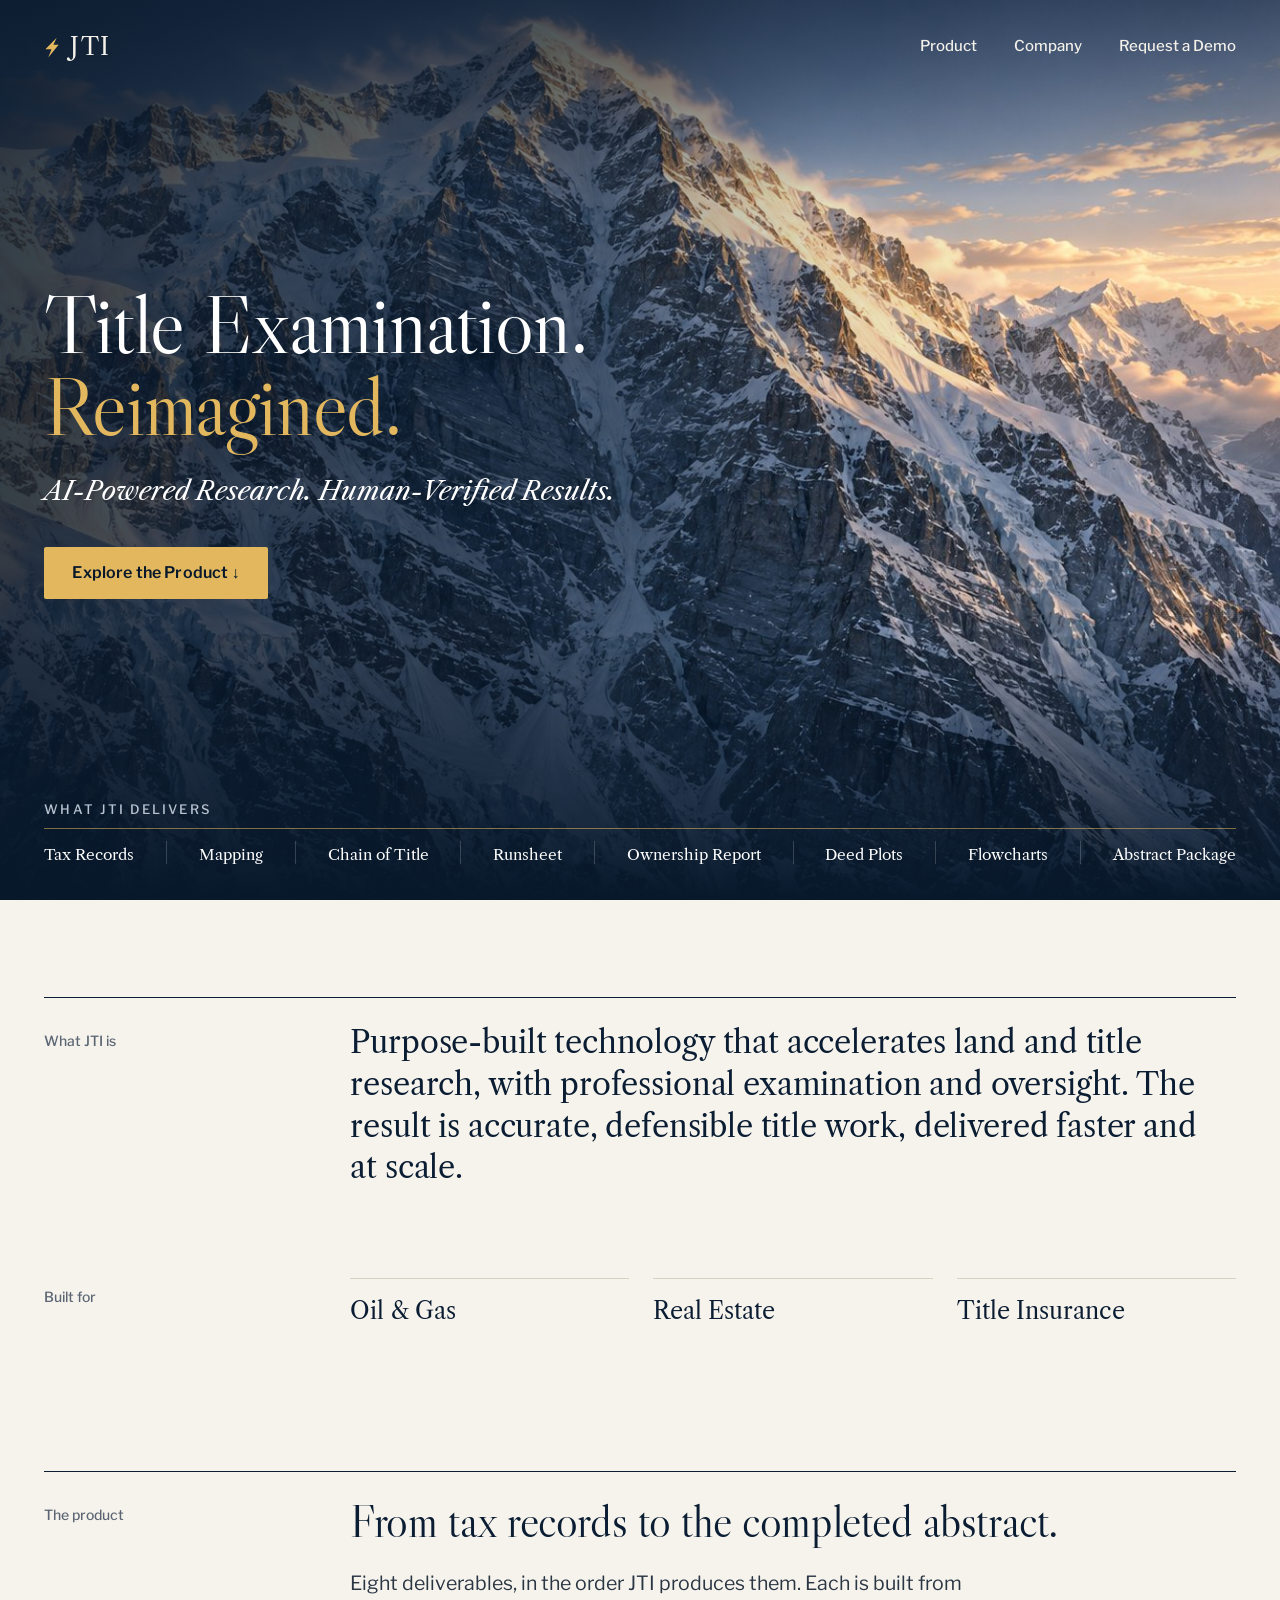
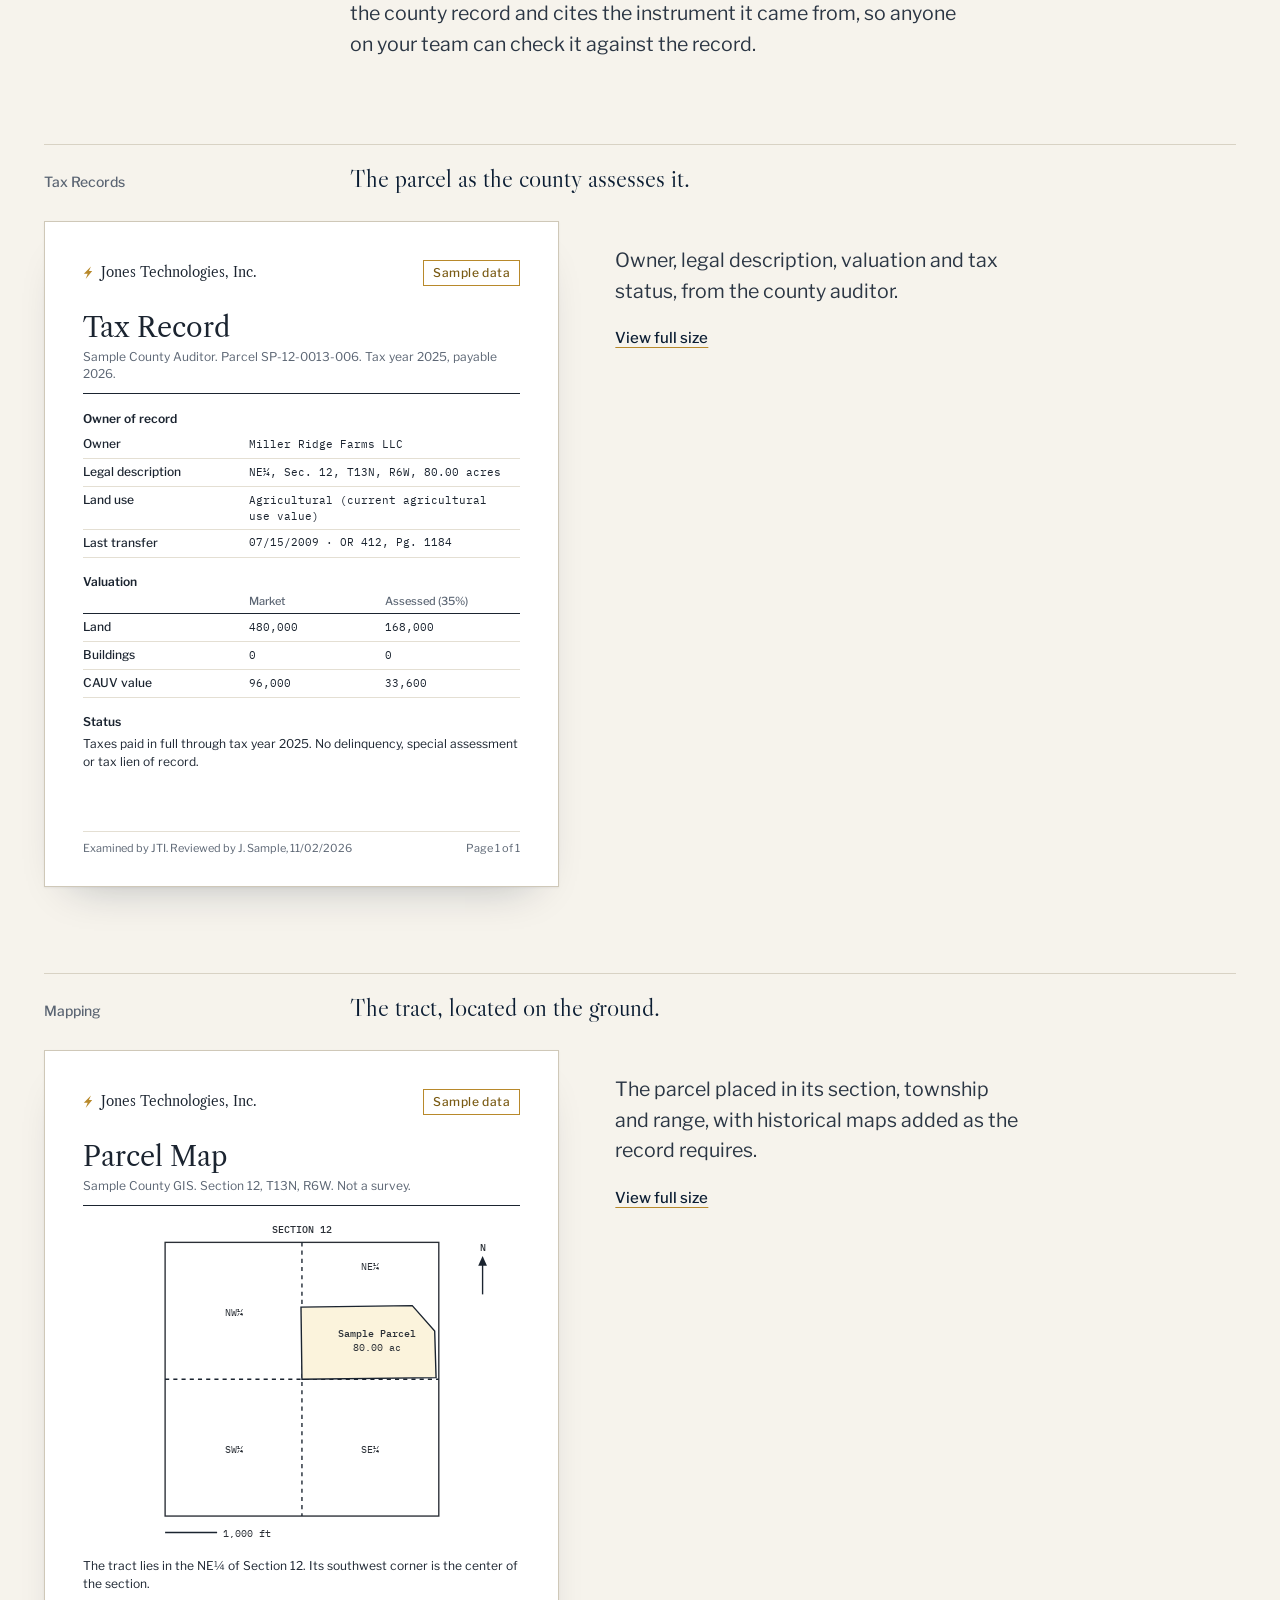
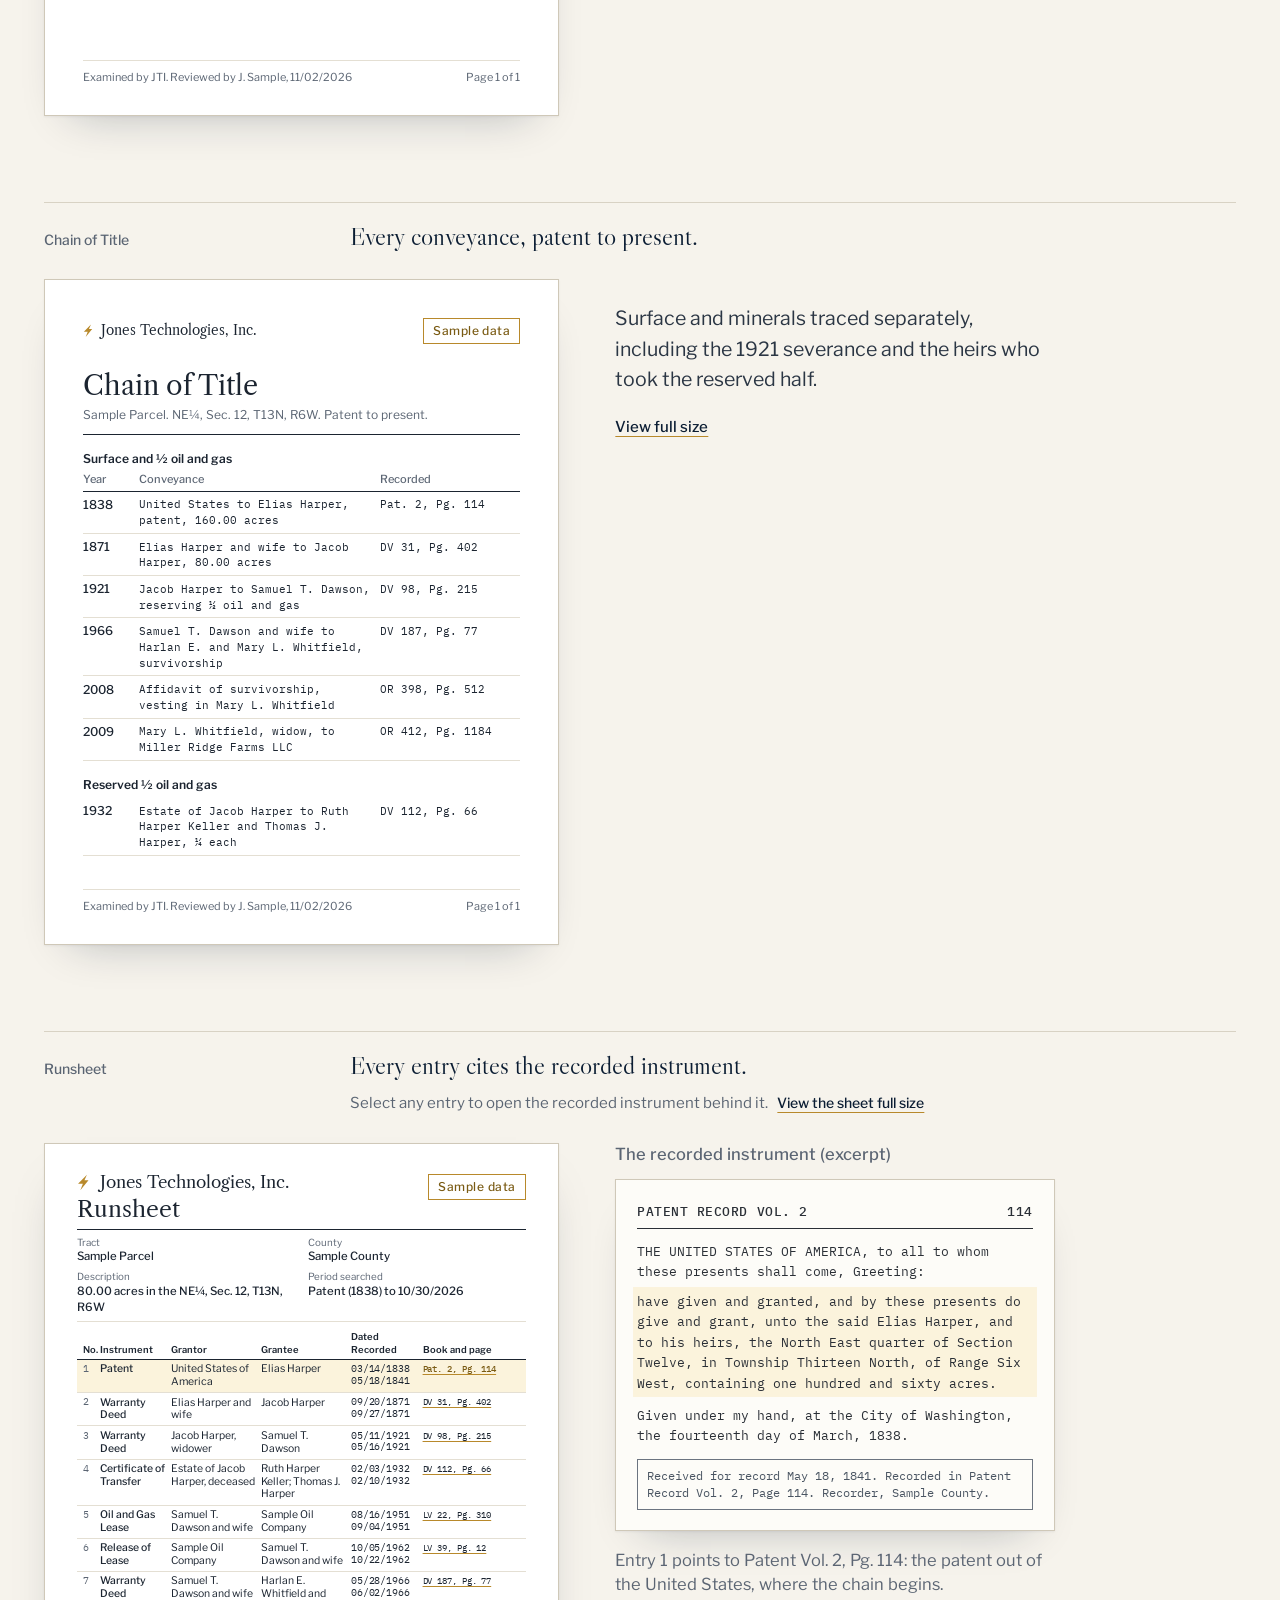
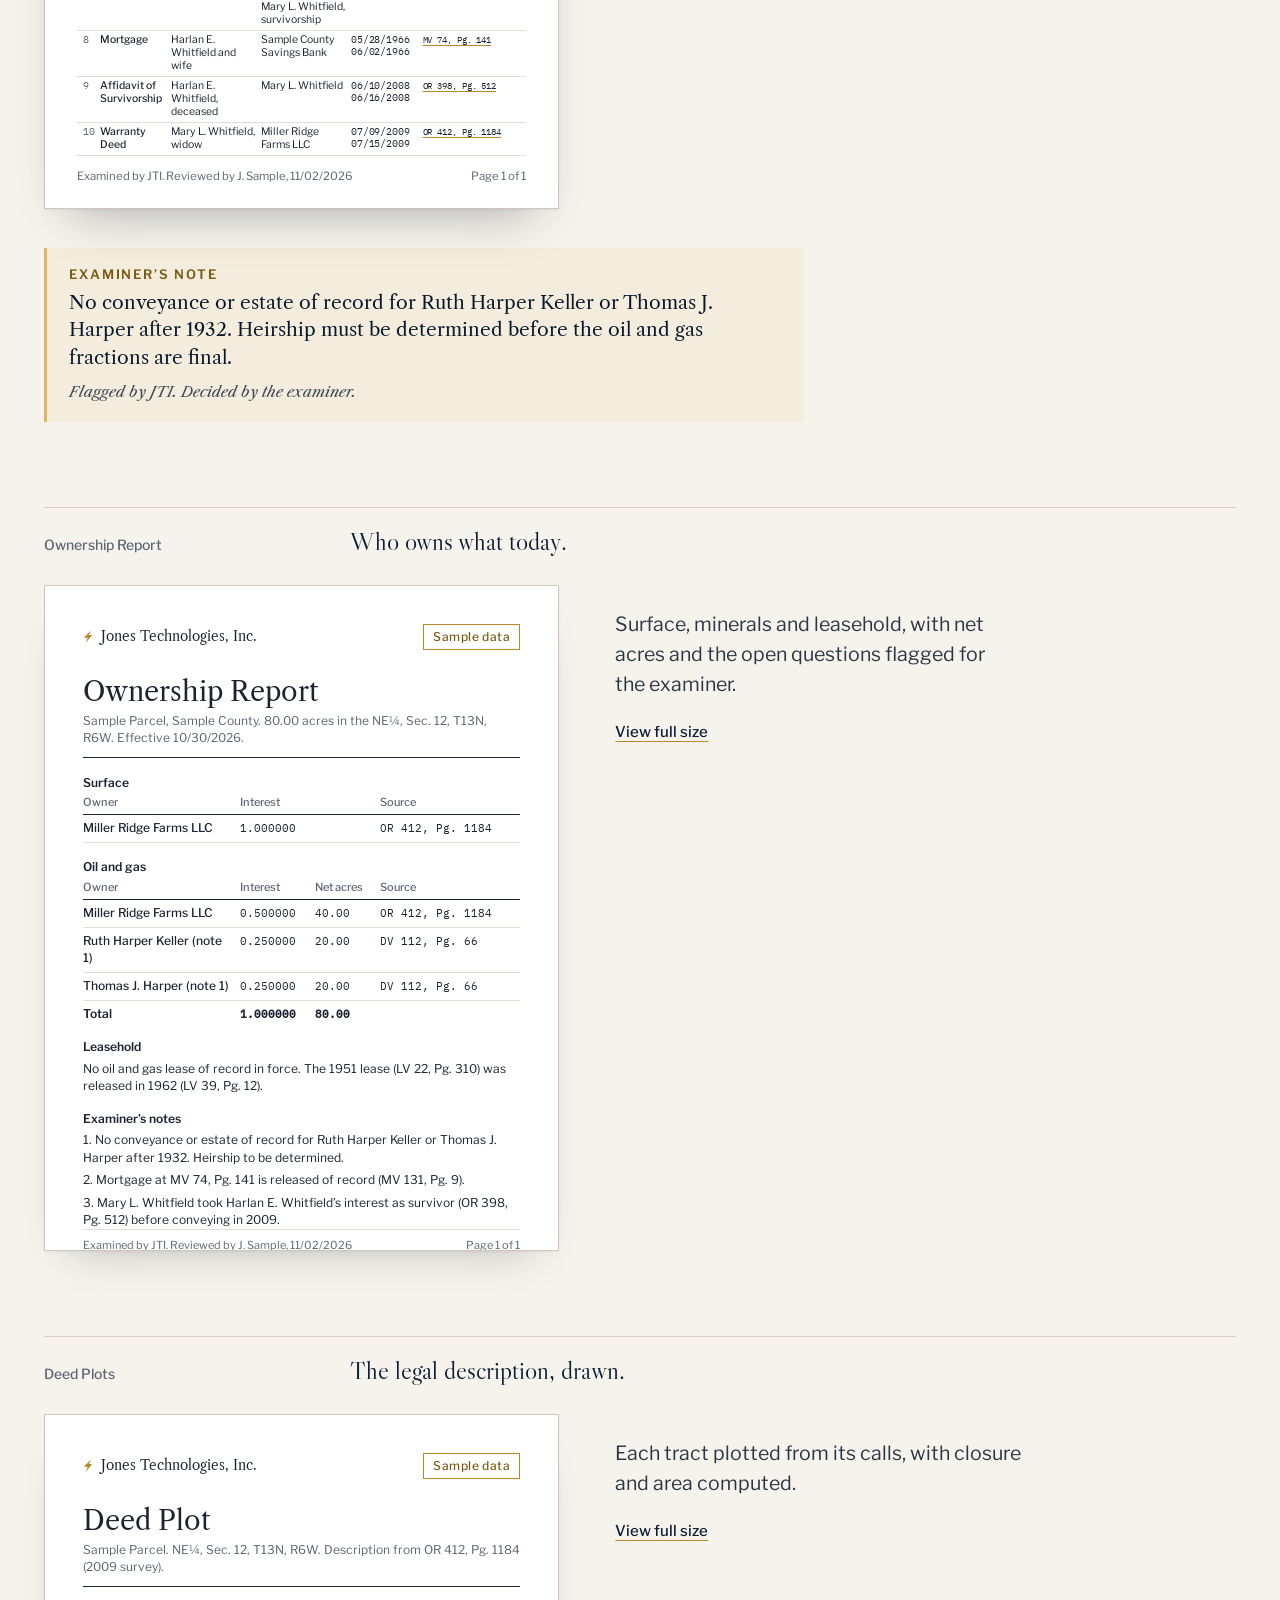
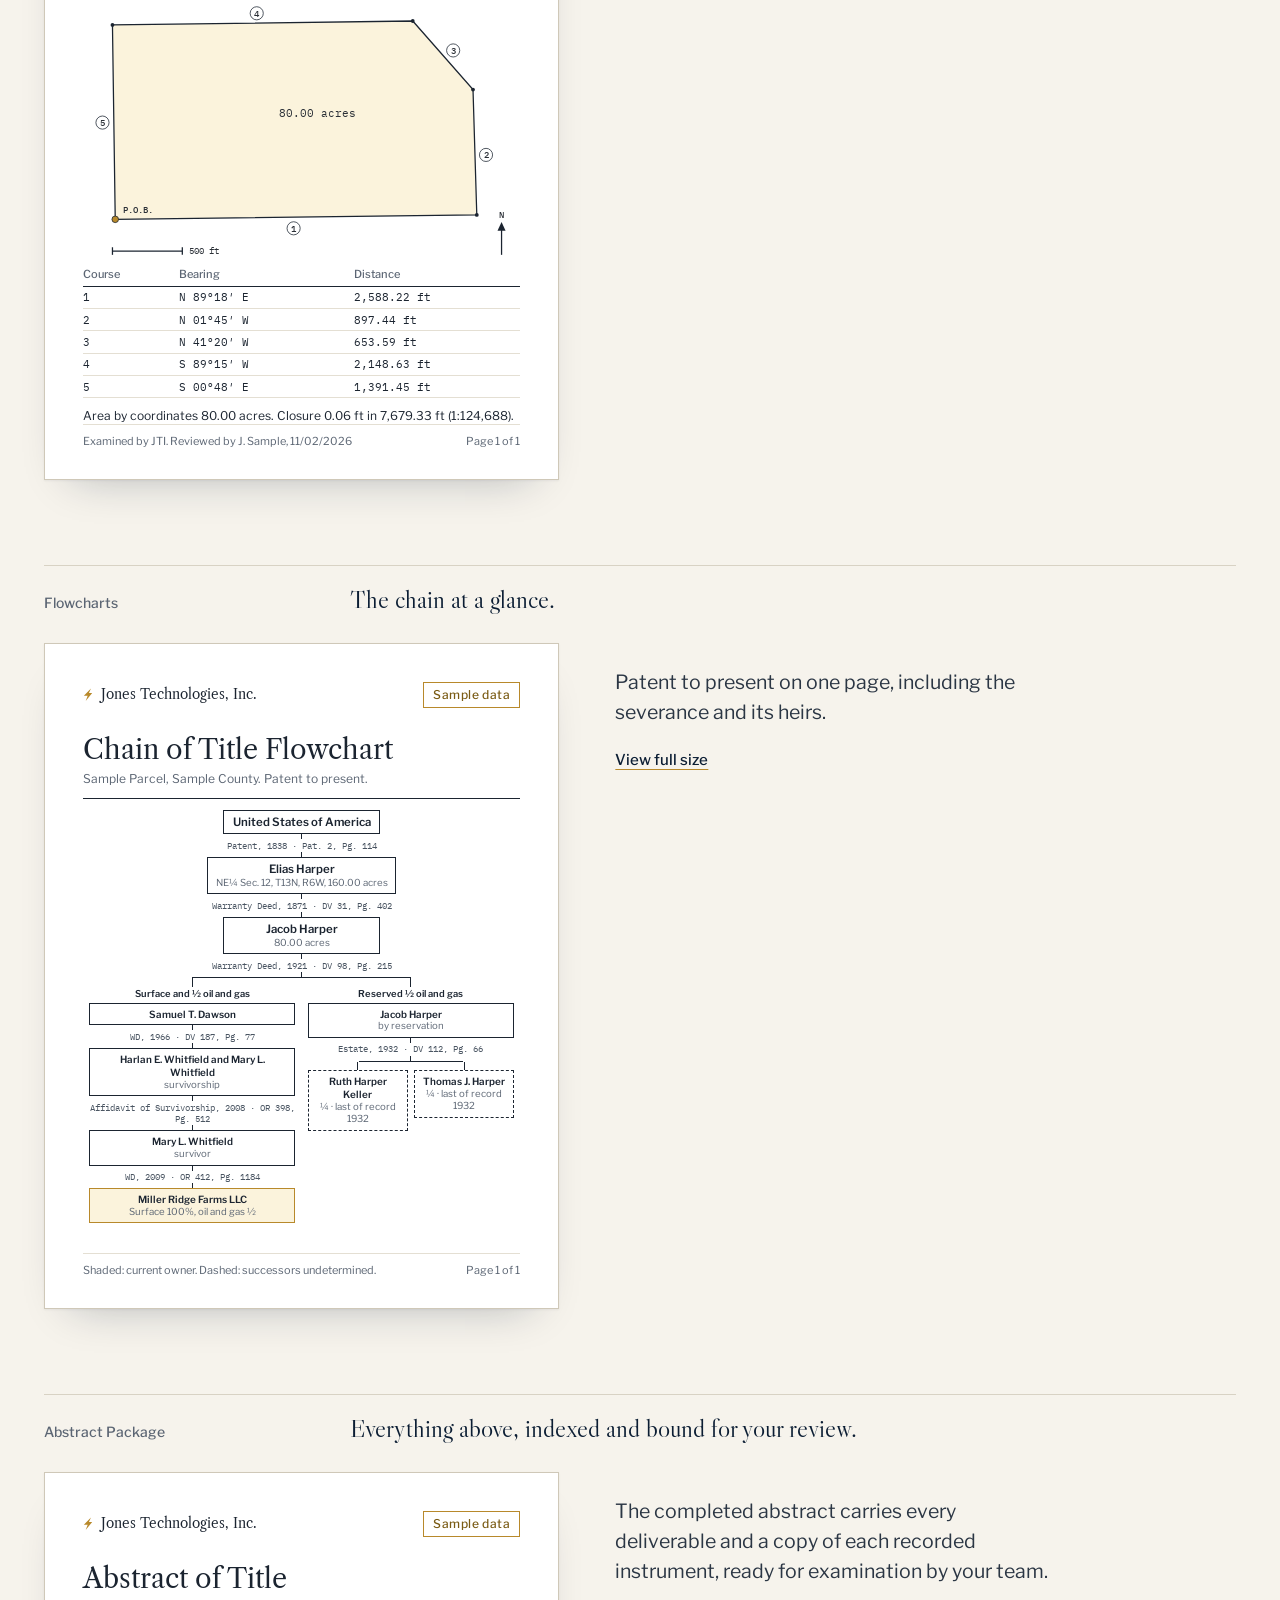
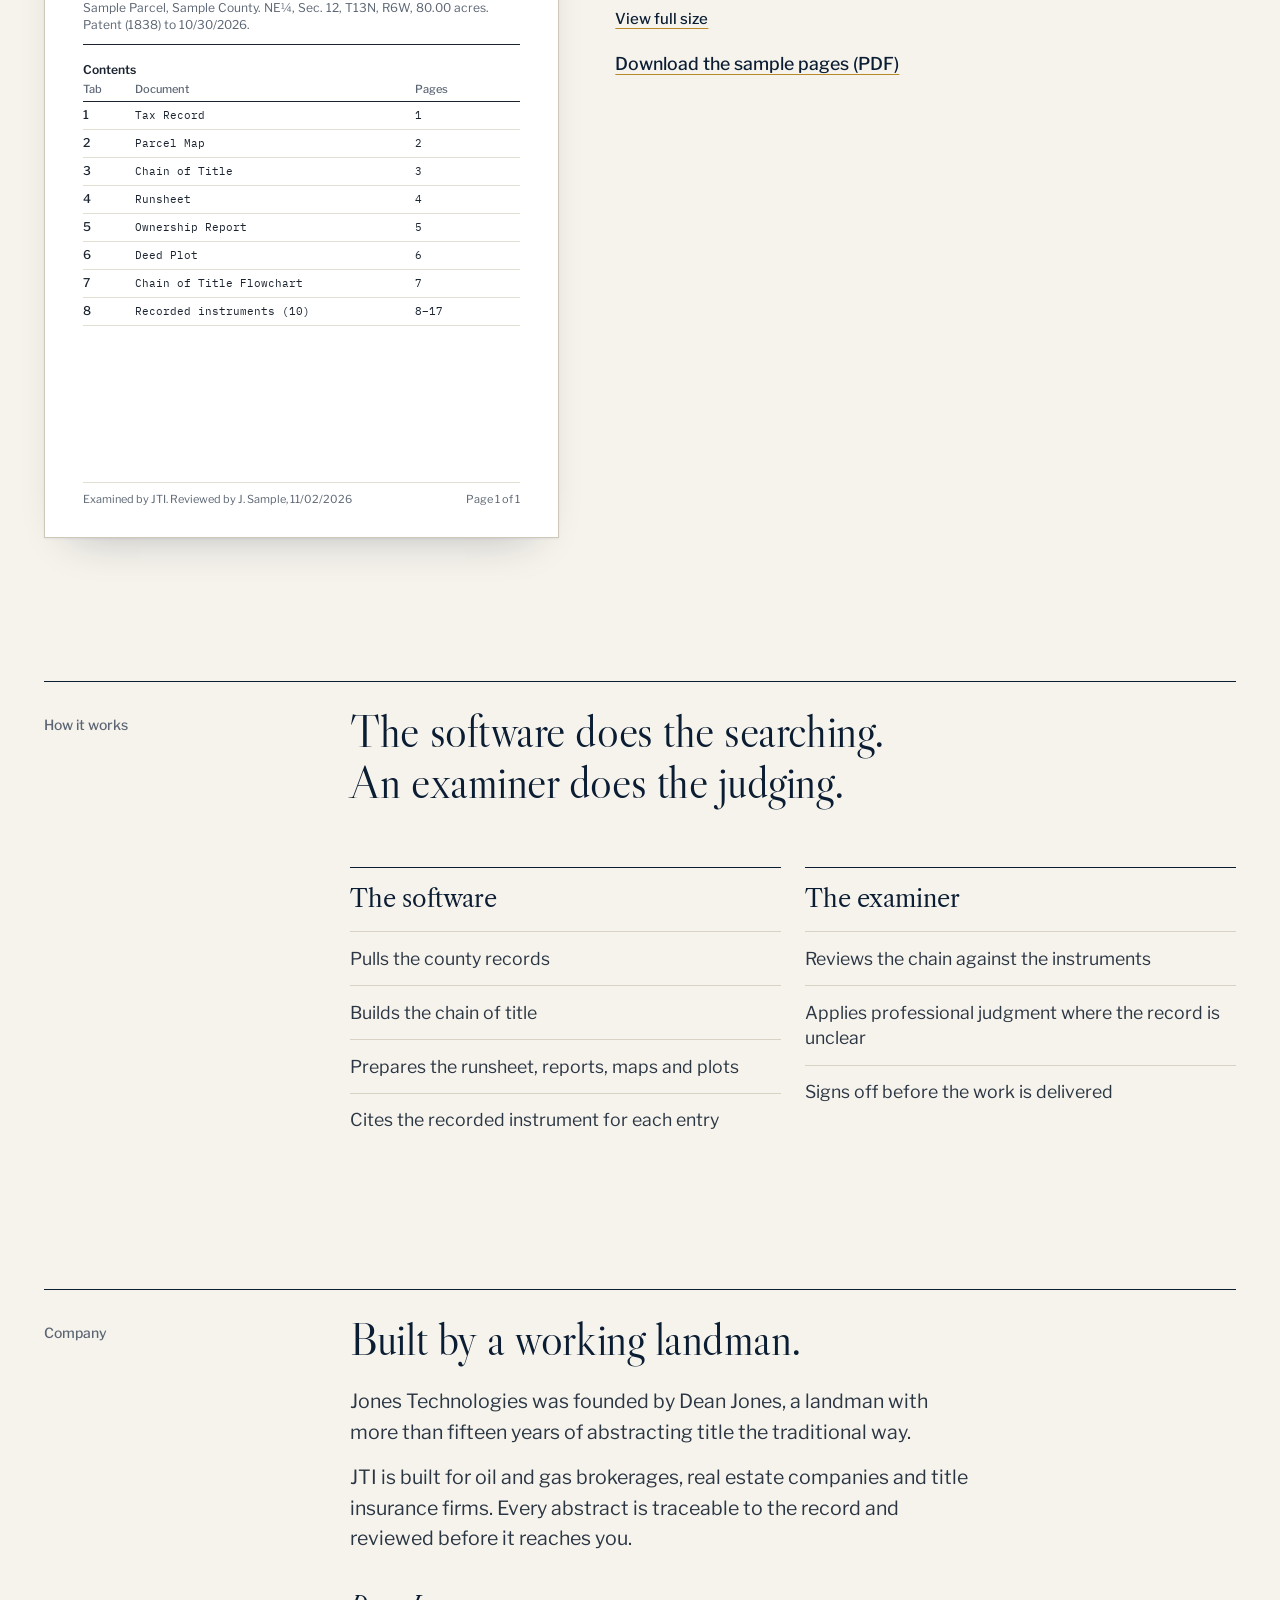
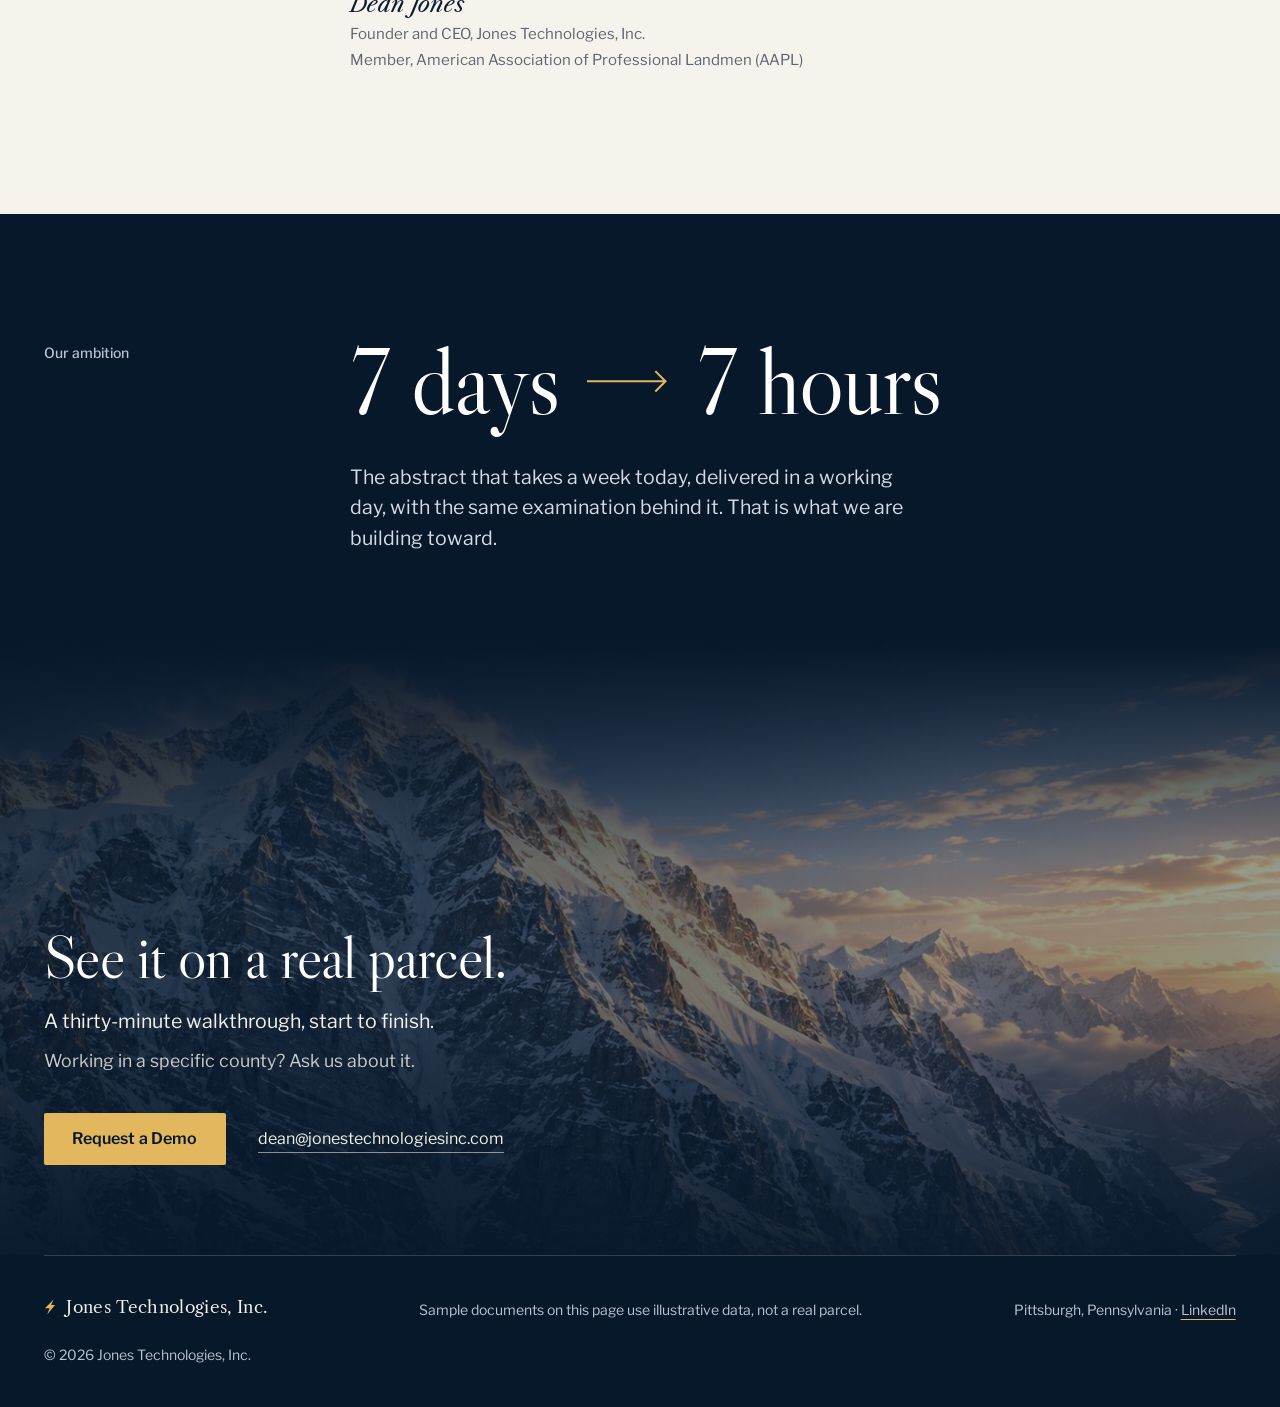
==== index.html @ 825af2b5 "Portrait runsheet: same page size as every document, instrument in right column, remarks in full vie" ====
<!doctype html>
<html lang="en" class="has-intro" data-intro="always">
<head>
<meta charset="utf-8">
<meta name="viewport" content="width=device-width, initial-scale=1">
<title>Title Examination Software for Oil &amp; Gas | Jones Technologies, Inc.</title>
<meta name="description" content="Title Examination. Reimagined. AI-powered research. Human-verified results. For oil and gas, real estate and title insurance. Book a demonstration.">
<meta property="og:title" content="JTI | Title Examination. Reimagined.">
<meta property="og:description" content="AI-powered research. Human-verified results. For oil &amp; gas, real estate and title insurance.">
<meta property="og:image" content="https://jonestechnologiesinc.com/assets/og-image.jpg">
<meta property="og:image:width" content="1200">
<meta property="og:image:height" content="630">
<meta property="og:url" content="https://jonestechnologiesinc.com/">
<meta property="og:type" content="website">
<meta name="twitter:card" content="summary_large_image">
<meta name="theme-color" content="#08182b">
<link rel="icon" href="assets/favicon-32.png" type="image/png" sizes="32x32">
<link rel="icon" href="assets/favicon.svg" type="image/svg+xml">
<link rel="apple-touch-icon" href="assets/apple-touch-icon.png">
<link rel="preload" as="image" href="assets/summit.jpg">
<link rel="preload" href="assets/fonts/LibreCaslonDisplay-400-normal.woff2" as="font" type="font/woff2" crossorigin>
<link rel="preload" href="assets/fonts/LibreFranklin-100-900-normal.woff2" as="font" type="font/woff2" crossorigin>
<link rel="stylesheet" href="fonts.css?v=dc65fa1">
<link rel="stylesheet" href="homepage.css?v=dc65fa1">
<script>
(function (r) {
  r.classList.add('js');
  if ('scrollRestoration' in history) history.scrollRestoration = 'manual';
  if (location.hash) { try { history.replaceState(null, '', location.pathname + location.search); } catch (e) {} }
  window.scrollTo(0, 0);
  if (r.classList.contains('has-intro')) {
    r.classList.add('intro-wait');
    setTimeout(function () { r.classList.remove('intro-wait'); }, 1500);
  }
})(document.documentElement);
</script>
<link rel="canonical" href="https://jonestechnologiesinc.com/">
<script type="application/ld+json">{"@context":"https://schema.org","@type":"Organization","name":"Jones Technologies, Inc.","alternateName":"JTI","url":"https://jonestechnologiesinc.com/","logo":"https://jonestechnologiesinc.com/assets/apple-touch-icon.png","founder":{"@type":"Person","name":"Dean Jones","jobTitle":"Founder and CEO"},"description":"AI-powered title research with human-verified results for oil and gas, real estate and title insurance."}</script>
</head>
<body>
<main id="discover" tabindex="-1">

<div class="intro" id="entrance" aria-hidden="true">
  <div class="intro__half intro__half--left"><div class="intro__scene"><img src="assets/summit.jpg" alt="" width="1672" height="941"></div></div>
  <div class="intro__half intro__half--right"><div class="intro__scene"><img src="assets/summit.jpg" alt="" width="1672" height="941"></div></div>
  <div class="intro__lockup">
    <svg class="bolt" viewBox="0 0 120 158" aria-hidden="true"><path d="M95 5 10 92h46l-24 62 78-95H71z"/></svg>
    <p class="intro__name">JTI</p>
    <span class="intro__rule"></span>
    <p class="intro__company">Jones Technologies, Inc.</p>
  </div>
  <p class="intro__tagline">A new perspective on title.</p>
</div>

<nav class="nav" aria-label="Primary"><div class="wrap nav__in">
  <a class="mark" href="#discover" aria-label="JTI home"><svg class="bolt" viewBox="0 0 120 158" aria-hidden="true"><path d="M95 5 10 92h46l-24 62 78-95H71z"/></svg>JTI</a>
  <div class="nav__links">
    <a href="#about">Product</a>
    <a href="#company">Company</a>
    <a class="nav__demo" data-goatcounter-click="demo-nav" href="https://calendly.com/dean-jonestechnologiesinc/30min" target="_blank" rel="noopener noreferrer"><span>Request a Demo</span></a>
  </div>
</div></nav>

<div class="hero">
  <img class="hero__photo" src="assets/summit.jpg" alt="" width="1672" height="941">
  <div class="hero__top"></div>
  <div class="wrap hero__in">
    <h1>Title Examination.<br><span class="h1-gold">Reimagined.</span></h1>
    <p class="hero__line">AI-Powered Research. Human-Verified Results.</p>
    <a class="btn" href="#about">Explore the Product <span aria-hidden="true">&darr;</span></a>
  </div>
  <div class="wrap hero__delivers">
    <p class="hero__delivers-label">What JTI delivers</p>
    <ol class="delivers">
      <li><a href="#d-tax">Tax Records</a></li>
      <li class="sep" aria-hidden="true"></li>
      <li><a href="#d-map">Mapping</a></li>
      <li class="sep" aria-hidden="true"></li>
      <li><a href="#d-chain">Chain of Title</a></li>
      <li class="sep" aria-hidden="true"></li>
      <li><a href="#d-run">Runsheet</a></li>
      <li class="sep" aria-hidden="true"></li>
      <li><a href="#d-owner">Ownership Report</a></li>
      <li class="sep" aria-hidden="true"></li>
      <li><a href="#d-plots">Deed Plots</a></li>
      <li class="sep" aria-hidden="true"></li>
      <li><a href="#d-flow">Flowcharts</a></li>
      <li class="sep" aria-hidden="true"></li>
      <li><a href="#d-package">Abstract Package</a></li>
    </ol>
  </div>
</div>

<section class="sec sec--first" id="about" aria-label="What JTI is"><div class="wrap">
  <div class="row row--rule">
    <p class="label">What JTI is</p>
    <p class="statement">Purpose-built technology that accelerates land and title research, with professional examination and oversight. The result is accurate, defensible title work, delivered faster and at scale.</p>
  </div>
  <div class="row row--builtfor">
    <p class="label">Built for</p>
    <ul class="builtfor"><li>Oil &amp; Gas</li><li>Real Estate</li><li>Title Insurance</li></ul>
  </div>
</div></section>

<section class="sec" id="work"><div class="wrap">
  <div class="row row--rule">
    <p class="label">The product</p>
    <div>
      <h2>From tax records to the completed abstract.</h2>
      <p class="lede">Eight deliverables, in the order JTI produces them. Each is built from the county record and cites the instrument it came from, so anyone on your team can check it against the record.</p>
    </div>
  </div>

  <div class="row row--sub" id="d-tax">
    <p class="label">Tax Records</p>
    <div><h3 class="subhead">The parcel as the county assesses it.</h3></div>
  </div>
  <div class="pages pages--large">
    <figure class="fig">
      <div class="fit"><div class="doc doc--page">
        <div class="doc__top"><div class="doc__brand"><svg class="bolt" viewBox="0 0 120 158" aria-hidden="true"><path d="M95 5 10 92h46l-24 62 78-95H71z"/></svg>Jones Technologies, Inc.</div><span class="doc__tag">Sample data</span></div>
        <p class="doc__title">Tax Record</p>
        <p class="doc__meta">Sample County Auditor. Parcel SP-12-0013-006. Tax year 2025, payable 2026.</p>
        <p class="doc__sub">Owner of record</p>
        <table class="doc__table"><colgroup><col style="width:38%"><col style="width:62%"></colgroup><tbody>
          <tr><td>Owner</td><td>Miller Ridge Farms LLC</td></tr>
          <tr><td>Legal description</td><td>NE¼, Sec. 12, T13N, R6W, 80.00 acres</td></tr>
          <tr><td>Land use</td><td>Agricultural (current agricultural use value)</td></tr>
          <tr><td>Last transfer</td><td>07/15/2009 · OR 412, Pg. 1184</td></tr>
        </tbody></table>
        <p class="doc__sub">Valuation</p>
        <table class="doc__table"><colgroup><col style="width:38%"><col style="width:31%"><col style="width:31%"></colgroup>
          <thead><tr><th scope="col"></th><th scope="col">Market</th><th scope="col">Assessed (35%)</th></tr></thead>
          <tbody>
            <tr><td>Land</td><td>480,000</td><td>168,000</td></tr>
            <tr><td>Buildings</td><td>0</td><td>0</td></tr>
            <tr><td>CAUV value</td><td>96,000</td><td>33,600</td></tr>
          </tbody></table>
        <p class="doc__sub">Status</p>
        <p class="doc__text">Taxes paid in full through tax year 2025. No delinquency, special assessment or tax lien of record.</p>
        <div class="doc__foot"><span>Examined by JTI. Reviewed by J. Sample, 11/02/2026</span><span>Page 1 of 1</span></div>
      </div></div>
    </figure>
    <div class="deliv__text">
      <p class="lede">Owner, legal description, valuation and tax status, from the county auditor.</p>
      <button type="button" class="link fig__view" data-view="1" hidden>View full size</button>
    </div>
  </div>
  <div class="row row--sub" id="d-map">
    <p class="label">Mapping</p>
    <div><h3 class="subhead">The tract, located on the ground.</h3></div>
  </div>
  <div class="pages pages--large">
    <figure class="fig">
      <div class="fit"><div class="doc doc--page">
        <div class="doc__top"><div class="doc__brand"><svg class="bolt" viewBox="0 0 120 158" aria-hidden="true"><path d="M95 5 10 92h46l-24 62 78-95H71z"/></svg>Jones Technologies, Inc.</div><span class="doc__tag">Sample data</span></div>
        <p class="doc__title">Parcel Map</p>
        <p class="doc__meta">Sample County GIS. Section 12, T13N, R6W. Not a survey.</p>
        <svg class="plot" viewBox="0 0 320 250" role="img" aria-label="Section 12 with the northeast quarter and the 80-acre sample tract outlined">
          <rect x="60" y="20" width="200" height="200" fill="none" stroke="#2A2F36" stroke-width="1"/>
          <line x1="160" y1="20" x2="160" y2="220" stroke-dasharray="3 3"/>
          <line x1="60" y1="120" x2="260" y2="120" stroke-dasharray="3 3"/>
          <polygon class="plot__tract" points="160.0,120.0 258.0,118.8 257.0,84.8 240.6,66.2 159.3,67.3"/>
          <text class="mid" x="110" y="74">NW¼</text><text class="mid" x="210" y="40">NE¼</text><text class="mid" x="110" y="174">SW¼</text><text class="mid" x="210" y="174">SE¼</text>
          <text class="mid strong" x="215.0" y="89.4">Sample Parcel</text><text class="mid" x="215.0" y="99.4">80.00 ac</text>
          <text class="mid strong" x="160" y="13">SECTION 12</text>
          <line x1="292" y1="58" x2="292" y2="34"/><path class="plot__north" d="M292 30l-3.2 7h6.4z"/><text class="mid strong" x="292" y="26">N</text>
          <line x1="60" y1="232" x2="98" y2="232"/><text x="102" y="235">1,000 ft</text>
        </svg>
        <p class="doc__text">The tract lies in the NE¼ of Section 12. Its southwest corner is the center of the section.</p>
        <div class="doc__foot"><span>Examined by JTI. Reviewed by J. Sample, 11/02/2026</span><span>Page 1 of 1</span></div>
      </div></div>
    </figure>
    <div class="deliv__text">
      <p class="lede">The parcel placed in its section, township and range, with historical maps added as the record requires.</p>
      <button type="button" class="link fig__view" data-view="2" hidden>View full size</button>
    </div>
  </div>
  <div class="row row--sub" id="d-chain">
    <p class="label">Chain of Title</p>
    <div><h3 class="subhead">Every conveyance, patent to present.</h3></div>
  </div>
  <div class="pages pages--large">
    <figure class="fig">
      <div class="fit"><div class="doc doc--page">
        <div class="doc__top"><div class="doc__brand"><svg class="bolt" viewBox="0 0 120 158" aria-hidden="true"><path d="M95 5 10 92h46l-24 62 78-95H71z"/></svg>Jones Technologies, Inc.</div><span class="doc__tag">Sample data</span></div>
        <p class="doc__title">Chain of Title</p>
        <p class="doc__meta">Sample Parcel. NE¼, Sec. 12, T13N, R6W. Patent to present.</p>
        <p class="doc__sub">Surface and ½ oil and gas</p>
        <table class="doc__table"><colgroup><col style="width:13%"><col style="width:55%"><col style="width:32%"></colgroup>
          <thead><tr><th scope="col">Year</th><th scope="col">Conveyance</th><th scope="col">Recorded</th></tr></thead>
          <tbody>
            <tr><td>1838</td><td>United States to Elias Harper, patent, 160.00 acres</td><td>Pat. 2, Pg. 114</td></tr>
            <tr><td>1871</td><td>Elias Harper and wife to Jacob Harper, 80.00 acres</td><td>DV 31, Pg. 402</td></tr>
            <tr><td>1921</td><td>Jacob Harper to Samuel T. Dawson, reserving ½ oil and gas</td><td>DV 98, Pg. 215</td></tr>
            <tr><td>1966</td><td>Samuel T. Dawson and wife to Harlan E. and Mary L. Whitfield, survivorship</td><td>DV 187, Pg. 77</td></tr>
            <tr><td>2008</td><td>Affidavit of survivorship, vesting in Mary L. Whitfield</td><td>OR 398, Pg. 512</td></tr>
            <tr><td>2009</td><td>Mary L. Whitfield, widow, to Miller Ridge Farms LLC</td><td>OR 412, Pg. 1184</td></tr>
          </tbody></table>
        <p class="doc__sub">Reserved ½ oil and gas</p>
        <table class="doc__table"><colgroup><col style="width:13%"><col style="width:55%"><col style="width:32%"></colgroup><tbody>
            <tr><td>1932</td><td>Estate of Jacob Harper to Ruth Harper Keller and Thomas J. Harper, ¼ each</td><td>DV 112, Pg. 66</td></tr>
          </tbody></table>
        <div class="doc__foot"><span>Examined by JTI. Reviewed by J. Sample, 11/02/2026</span><span>Page 1 of 1</span></div>
      </div></div>
    </figure>
    <div class="deliv__text">
      <p class="lede">Surface and minerals traced separately, including the 1921 severance and the heirs who took the reserved half.</p>
      <button type="button" class="link fig__view" data-view="3" hidden>View full size</button>
    </div>
  </div>

  <div class="row row--sub" id="d-run">
    <p class="label">Runsheet</p>
    <div>
      <h3 class="subhead">Every entry cites the recorded instrument.</h3>
      <p class="proof__hint" hidden>Select any entry to open the recorded instrument behind it. <button type="button" class="link" data-view="0" hidden>View the sheet full size</button></p>
    </div>
  </div>
  <div class="proof">
  <div class="proof__grid">
    <div class="proof__sheet"><div class="fit">
      <div class="doc doc--sheet doc--stack">
        <div class="doc__top">
          <div>
            <div class="doc__brand"><svg class="bolt" viewBox="0 0 120 158" aria-hidden="true"><path d="M95 5 10 92h46l-24 62 78-95H71z"/></svg>Jones Technologies, Inc.</div>
            <p class="doc__title">Runsheet</p>
          </div>
          <span class="doc__tag">Sample data</span>
        </div>
        <dl class="sheet__meta">
          <div><dt>Tract</dt><dd>Sample Parcel</dd></div>
          <div><dt>County</dt><dd>Sample County</dd></div>
          <div><dt>Description</dt><dd>80.00 acres in the NE¼, Sec. 12, T13N, R6W</dd></div>
          <div><dt>Period searched</dt><dd>Patent (1838) to 10/30/2026</dd></div>
        </dl>
        <table class="sheet__table" aria-label="Sample runsheet">
          <colgroup><col style="width:4.7%"><col style="width:13.1%"><col style="width:16.3%"><col style="width:16.3%"><col style="width:10.8%"><col style="width:15.4%"><col style="width:23.4%"></colgroup>
          <thead><tr><th scope="col">No.</th><th scope="col">Instrument</th><th scope="col">Grantor</th><th scope="col">Grantee</th><th scope="col">Dated<br>Recorded</th><th scope="col">Book and page</th><th scope="col">Description and remarks</th></tr></thead>
          <tbody>
            <tr data-entry="1" class="is-cited"><td class="mono">1</td><td>Patent</td><td>United States of America</td><td>Elias Harper</td><td class="mono">03/14/1838<br>05/18/1841</td><td class="mono">Pat. 2, Pg. 114</td><td>NE¼ of Section 12, T13N, R6W, 160.00 acres. Origin of title.</td></tr>
            <tr data-entry="2"><td class="mono">2</td><td>Warranty Deed</td><td>Elias Harper and wife</td><td>Jacob Harper</td><td class="mono">09/20/1871<br>09/27/1871</td><td class="mono">DV 31, Pg. 402</td><td>Conveys the subject 80.00 acres out of the NE¼.</td></tr>
            <tr data-entry="3"><td class="mono">3</td><td>Warranty Deed</td><td>Jacob Harper, widower</td><td>Samuel T. Dawson</td><td class="mono">05/11/1921<br>05/16/1921</td><td class="mono">DV 98, Pg. 215</td><td>80.00 acres by five calls (chains). Grantor excepts and reserves ½ of the oil and gas.</td></tr>
            <tr data-entry="4"><td class="mono">4</td><td>Certificate of Transfer</td><td>Estate of Jacob Harper, deceased</td><td>Ruth Harper Keller; Thomas J. Harper</td><td class="mono">02/03/1932<br>02/10/1932</td><td class="mono">DV 112, Pg. 66</td><td>Reserved ½ oil and gas, in equal shares (¼ each).</td></tr>
            <tr data-entry="5"><td class="mono">5</td><td>Oil and Gas Lease</td><td>Samuel T. Dawson and wife</td><td>Sample Oil Company</td><td class="mono">08/16/1951<br>09/04/1951</td><td class="mono">LV 22, Pg. 310</td><td>80.00 acres, 10-year primary term. Released at entry 6.</td></tr>
            <tr data-entry="6"><td class="mono">6</td><td>Release of Lease</td><td>Sample Oil Company</td><td>Samuel T. Dawson and wife</td><td class="mono">10/05/1962<br>10/22/1962</td><td class="mono">LV 39, Pg. 12</td><td>Releases the lease at LV 22, Pg. 310.</td></tr>
            <tr data-entry="7"><td class="mono">7</td><td>Warranty Deed</td><td>Samuel T. Dawson and wife</td><td>Harlan E. Whitfield and Mary L. Whitfield, survivorship</td><td class="mono">05/28/1966<br>06/02/1966</td><td class="mono">DV 187, Pg. 77</td><td>80.00 acres, joint lives, remainder to the survivor. Subject to the reservation at DV 98, Pg. 215.</td></tr>
            <tr data-entry="8"><td class="mono">8</td><td>Mortgage</td><td>Harlan E. Whitfield and wife</td><td>Sample County Savings Bank</td><td class="mono">05/28/1966<br>06/02/1966</td><td class="mono">MV 74, Pg. 141</td><td>Released at MV 131, Pg. 9 (03/14/1986).</td></tr>
            <tr data-entry="9"><td class="mono">9</td><td>Affidavit of Survivorship</td><td>Harlan E. Whitfield, deceased</td><td>Mary L. Whitfield</td><td class="mono">06/10/2008<br>06/16/2008</td><td class="mono">OR 398, Pg. 512</td><td>Death of Harlan E. Whitfield, 03/02/2008. Title under DV 187, Pg. 77 vests in the survivor.</td></tr>
            <tr data-entry="10"><td class="mono">10</td><td>Warranty Deed</td><td>Mary L. Whitfield, widow</td><td>Miller Ridge Farms LLC</td><td class="mono">07/09/2009<br>07/15/2009</td><td class="mono">OR 412, Pg. 1184</td><td>80.00 acres by 2009 survey. Current owner of record.</td></tr>
          </tbody>
        </table>
        <div class="doc__foot"><span>Examined by JTI. Reviewed by J. Sample, 11/02/2026</span><span>Page 1 of 1</span></div>
      </div>
    </div></div>
    <p class="swipe">Swipe the sheet sideways to read every column.</p>
        <div class="entry" aria-label="Sample runsheet, one entry at a time">
      <div class="entry__top"><div class="doc__brand"><svg class="bolt" viewBox="0 0 120 158" aria-hidden="true"><path d="M95 5 10 92h46l-24 62 78-95H71z"/></svg>Jones Technologies, Inc.</div><span class="doc__tag">Sample data</span></div>
      <p class="entry__title">Runsheet</p>
      <div class="entry__bar">
        <p class="entry__count" aria-live="polite">Entry 1 of 10</p>
        <div class="entry__nav">
          <button type="button" data-step="-1" aria-label="Previous entry"><svg viewBox="0 0 16 16" aria-hidden="true"><path d="M10 3 5 8l5 5"/></svg></button>
          <button type="button" data-step="1" aria-label="Next entry"><svg viewBox="0 0 16 16" aria-hidden="true"><path d="M6 3l5 5-5 5"/></svg></button>
        </div>
      </div>
      <dl class="entry__fields">
        <div><dt>Instrument</dt><dd data-f="instrument">Patent</dd></div>
        <div><dt>Grantor</dt><dd data-f="grantor">United States of America</dd></div>
        <div><dt>Grantee</dt><dd data-f="grantee">Elias Harper</dd></div>
        <div><dt>Dated</dt><dd class="mono" data-f="dated">03/14/1838</dd></div>
        <div><dt>Recorded</dt><dd class="mono" data-f="recorded">05/18/1841</dd></div>
        <div class="is-ref"><dt>Book and page</dt><dd class="mono" data-f="ref">Pat. 2, Pg. 114</dd></div>
        <div><dt>Remarks</dt><dd data-f="remarks">NE¼ of Section 12, T13N, R6W, 160.00 acres. Origin of title.</dd></div>
      </dl>
      <button type="button" class="link entry__all" data-view="0" hidden>View the full runsheet</button>
    </div>
    <aside class="source" id="instrument" aria-label="The recorded instrument behind entry 1" aria-live="polite"><div class="fit"><div class="source__scale">
      <p class="source__label">The recorded instrument (excerpt)</p>
      <div class="source__card" data-entry="1">
        <div class="deed">
          <div class="deed__head"><span>PATENT RECORD VOL. 2</span><span>114</span></div>
          <p>THE UNITED STATES OF AMERICA, to all to whom these presents shall come, Greeting:</p>
          <p class="deed__clause">have given and granted, and by these presents do give and grant, unto the said Elias Harper, and to his heirs, the North East quarter of Section Twelve, in Township Thirteen North, of Range Six West, containing one hundred and sixty acres.</p>
          <p>Given under my hand, at the City of Washington, the fourteenth day of March, 1838.</p>
          <p class="deed__stamp">Received for record May 18, 1841. Recorded in Patent Record Vol. 2, Page 114. Recorder, Sample County.</p>
        </div>
        <p class="source__note">Entry 1 points to Patent Vol. 2, Pg. 114: the patent out of the United States, where the chain begins.</p>
      </div>
      <div class="source__card" data-entry="2" hidden>
        <div class="deed">
          <div class="deed__head"><span>DEED RECORD VOL. 31</span><span>402</span></div>
          <p>KNOW ALL MEN BY THESE PRESENTS, that Elias Harper and wife, in consideration of the sum to them paid by Jacob Harper,</p>
          <p class="deed__clause">do hereby grant, bargain, sell and convey unto the said Jacob Harper, his heirs and assigns forever, eighty (80) acres in the Northeast Quarter of Section Twelve, Township Thirteen North, Range Six West, bounded and described as follows: Beginning at the southwest corner of said Quarter Section; thence by five courses and distances, in chains, &hellip; to the place of beginning.</p>
          <p>and will warrant and defend the same against all lawful claims whatsoever.</p>
          <p class="deed__stamp">Received for record September 27, 1871, at 11 o'clock A.M. Recorded in Deed Record Vol. 31, Page 402. Recorder, Sample County.</p>
        </div>
        <p class="source__note">Entry 2 points to Deed Vol. 31, Pg. 402: the deed that carved the 80 acres out of the quarter section.</p>
      </div>
      <div class="source__card" data-entry="3" hidden>
        <div class="deed">
          <div class="deed__head"><span>DEED RECORD VOL. 98</span><span>215</span></div>
          <p>being eighty (80) acres in the Northeast Quarter of Section Twelve, Township Thirteen North, Range Six West, described as follows: Beginning at the southwest corner of said Quarter Section; thence N 89&frac14;&deg; E 39.22 chains; thence N 1&frac34;&deg; W 13.60 chains; thence N 41&frac14;&deg; W 9.90 chains; thence S 89&frac14;&deg; W 32.56 chains; thence S &frac34;&deg; E 21.08 chains to the place of beginning, containing eighty (80) acres;</p>
          <p class="deed__clause">EXCEPTING AND RESERVING unto the Grantor, his heirs and assigns, an undivided one-half (1/2) of all the oil and gas in and under said premises.</p>
          <p>TO HAVE AND TO HOLD said premises unto the said Grantee, his heirs and assigns forever.</p>
          <p class="deed__stamp">Received for record May 16, 1921, at 10:20 A.M. Recorded in Deed Record Vol. 98, Page 215. Recorder, Sample County.</p>
        </div>
        <p class="source__note">Entry 3 points to Deed Vol. 98, Pg. 215: the 1921 deed that reserved half the oil and gas.</p>
      </div>
      <div class="source__card" data-entry="4" hidden>
        <div class="deed">
          <div class="deed__head"><span>DEED RECORD VOL. 112</span><span>66</span></div>
          <p>CERTIFICATE OF TRANSFER. Probate Court, Sample County. Estate of Jacob Harper, deceased.</p>
          <p class="deed__clause">The undivided one-half (1/2) interest in the oil and gas reserved in Deed Record Vol. 98, Page 215, passed by inheritance to Ruth Harper Keller and Thomas J. Harper, in equal shares.</p>
          <p>Witness my signature and the seal of said Court, February 3, 1932.</p>
          <p class="deed__stamp">Received for record February 10, 1932, at 2:05 P.M. Recorded in Deed Record Vol. 112, Page 66. Recorder, Sample County.</p>
        </div>
        <p class="source__note">Entry 4 points to Deed Vol. 112, Pg. 66: the certificate that passed the reserved half to two heirs.</p>
      </div>
      <div class="source__card" data-entry="5" hidden>
        <div class="deed">
          <div class="deed__head"><span>LEASE RECORD VOL. 22</span><span>310</span></div>
          <p>OIL AND GAS LEASE, made August 16, 1951, by Samuel T. Dawson and wife, Lessors, to Sample Oil Company, Lessee.</p>
          <p class="deed__clause">This lease shall remain in force for a term of ten (10) years from this date, and as long thereafter as oil or gas is produced from said land by the Lessee.</p>
          <p>Said land being eighty (80) acres in the Northeast Quarter of Section Twelve, Township Thirteen North, Range Six West, described in Deed Record Vol. 98, Page 215.</p>
          <p class="deed__stamp">Received for record September 4, 1951, at 1:15 P.M. Recorded in Lease Record Vol. 22, Page 310. Recorder, Sample County.</p>
        </div>
        <p class="source__note">Entry 5 points to Lease Vol. 22, Pg. 310: the 1951 lease and its ten-year primary term.</p>
      </div>
      <div class="source__card" data-entry="6" hidden>
        <div class="deed">
          <div class="deed__head"><span>LEASE RECORD VOL. 39</span><span>12</span></div>
          <p>RELEASE OF OIL AND GAS LEASE. Sample Oil Company, Lessee, for value received,</p>
          <p class="deed__clause">does hereby release, surrender and cancel the oil and gas lease dated August 16, 1951, recorded in Lease Record Vol. 22, Page 310.</p>
          <p>In witness whereof, Sample Oil Company has signed this release October 5, 1962.</p>
          <p class="deed__stamp">Received for record October 22, 1962, at 3:30 P.M. Recorded in Lease Record Vol. 39, Page 12. Recorder, Sample County.</p>
        </div>
        <p class="source__note">Entry 6 points to Lease Vol. 39, Pg. 12: the release that clears the 1951 lease from the record.</p>
      </div>
      <div class="source__card" data-entry="7" hidden>
        <div class="deed">
          <div class="deed__head"><span>DEED RECORD VOL. 187</span><span>77</span></div>
          <p>being the same premises conveyed to Samuel T. Dawson by deed recorded in Deed Record Vol. 98, Page 215;</p>
          <p class="deed__clause">SUBJECT TO the exception and reservation of one-half (1/2) of the oil and gas contained in said deed.</p>
          <p>TO HAVE AND TO HOLD said premises unto Harlan E. Whitfield and Mary L. Whitfield, for their joint lives, remainder to the survivor of them, and to the heirs and assigns of the survivor.</p>
          <p class="deed__stamp">Received for record June 2, 1966, at 9:40 A.M. Recorded in Deed Record Vol. 187, Page 77. Recorder, Sample County.</p>
        </div>
        <p class="source__note">Entry 7 points to Deed Vol. 187, Pg. 77: the 1966 survivorship deed, which carries the reservation forward.</p>
      </div>
      <div class="source__card" data-entry="8" hidden>
        <div class="deed">
          <div class="deed__head"><span>MORTGAGE RECORD VOL. 74</span><span>141</span></div>
          <p>MORTGAGE. Harlan E. Whitfield and wife, the Mortgagors, to secure payment of their promissory note of even date, grant with mortgage covenants to Sample County Savings Bank the premises conveyed to them this day.</p>
          <p class="deed__clause">Margin: Satisfied and released of record, March 14, 1986. See Mortgage Record Vol. 131, Page 9.</p>
          <p class="deed__stamp">Received for record June 2, 1966, at 9:45 A.M. Recorded in Mortgage Record Vol. 74, Page 141. Recorder, Sample County.</p>
        </div>
        <p class="source__note">Entry 8 points to Mortgage Vol. 74, Pg. 141: the 1966 mortgage, with its release noted in the margin.</p>
      </div>
      <div class="source__card" data-entry="9" hidden>
        <div class="deed">
          <div class="deed__head"><span>OFFICIAL RECORD VOL. 398</span><span>512</span></div>
          <p>AFFIDAVIT OF SURVIVORSHIP. Mary L. Whitfield, being first duly sworn, states that Harlan E. Whitfield died on March 2, 2008, as shown by the certified copy of his death certificate attached;</p>
          <p class="deed__clause">that the premises conveyed to Harlan E. Whitfield and Mary L. Whitfield for their joint lives, remainder to the survivor, by deed recorded in Deed Record Vol. 187, Page 77, are vested in affiant as survivor.</p>
          <p class="deed__stamp">Received for record June 16, 2008, at 11:15 A.M. Recorded in Official Record Vol. 398, Page 512. Recorder, Sample County.</p>
        </div>
        <p class="source__note">Entry 9 points to Official Record Vol. 398, Pg. 512: the affidavit that vests Harlan&rsquo;s share in Mary as survivor.</p>
      </div>
      <div class="source__card" data-entry="10" hidden>
        <div class="deed">
          <div class="deed__head"><span>OFFICIAL RECORD VOL. 412</span><span>1184</span></div>
          <p>Mary L. Whitfield, widow and surviving spouse of Harlan E. Whitfield, deceased, the Grantor, for valuable consideration paid,</p>
          <p class="deed__clause">grants, with general warranty covenants, to Miller Ridge Farms LLC, the Grantee, eighty (80) acres in the Northeast Quarter of Section Twelve, Township Thirteen North, Range Six West, described by survey of June 22, 2009 as follows: Beginning at the southwest corner of said Quarter Section; thence N 89&deg;18&prime; E 2,588.22 feet; thence N 01&deg;45&prime; W 897.44 feet; thence N 41&deg;20&prime; W 653.59 feet; thence S 89&deg;15&prime; W 2,148.63 feet; thence S 00&deg;48&prime; E 1,391.45 feet to the place of beginning, containing 80.00 acres.</p>
          <p>Prior instrument references: Deed Record Vol. 187, Page 77; Official Record Vol. 398, Page 512.</p>
          <p class="deed__stamp">Received for record July 15, 2009, at 10:02 A.M. Recorded in Official Record Vol. 412, Page 1184. Recorder, Sample County.</p>
        </div>
        <p class="source__note">Entry 10 points to Official Record Vol. 412, Pg. 1184: the 2009 deed into the current owner of record. Its surveyed calls are the ones drawn on the deed plot.</p>
      </div>
    </div></div></aside>
  </div></div>
  <aside class="xnote" aria-label="Examiner's note">
    <p class="xnote__label">Examiner&rsquo;s note</p>
    <p class="xnote__text">No conveyance or estate of record for Ruth Harper Keller or Thomas J. Harper after 1932. Heirship must be determined before the oil and gas fractions are final.</p>
    <p class="xnote__who">Flagged by JTI. Decided by the examiner.</p>
  </aside>

  <span id="package"></span>
  <div class="row row--sub" id="d-owner">
    <p class="label">Ownership Report</p>
    <div><h3 class="subhead">Who owns what today.</h3></div>
  </div>
  <div class="pages pages--large">
    <figure class="fig">
      <div class="fit"><div class="doc doc--page">
        <div class="doc__top"><div class="doc__brand"><svg class="bolt" viewBox="0 0 120 158" aria-hidden="true"><path d="M95 5 10 92h46l-24 62 78-95H71z"/></svg>Jones Technologies, Inc.</div><span class="doc__tag">Sample data</span></div>
        <p class="doc__title">Ownership Report</p>
        <p class="doc__meta">Sample Parcel, Sample County. 80.00 acres in the NE¼, Sec. 12, T13N, R6W. Effective 10/30/2026.</p>
        <p class="doc__sub">Surface</p>
        <table class="doc__table">
          <colgroup><col style="width:36%"><col style="width:32%"><col style="width:32%"></colgroup>
          <thead><tr><th scope="col">Owner</th><th scope="col">Interest</th><th scope="col">Source</th></tr></thead>
          <tbody><tr><td>Miller Ridge Farms LLC</td><td>1.000000</td><td>OR 412, Pg. 1184</td></tr></tbody>
        </table>
        <p class="doc__sub">Oil and gas</p>
        <table class="doc__table">
          <colgroup><col style="width:36%"><col style="width:17%"><col style="width:15%"><col style="width:32%"></colgroup>
          <thead><tr><th scope="col">Owner</th><th scope="col">Interest</th><th scope="col">Net acres</th><th scope="col">Source</th></tr></thead>
          <tbody>
            <tr><td>Miller Ridge Farms LLC</td><td>0.500000</td><td>40.00</td><td>OR 412, Pg. 1184</td></tr>
            <tr><td>Ruth Harper Keller (note 1)</td><td>0.250000</td><td>20.00</td><td>DV 112, Pg. 66</td></tr>
            <tr><td>Thomas J. Harper (note 1)</td><td>0.250000</td><td>20.00</td><td>DV 112, Pg. 66</td></tr>
            <tr class="total"><td>Total</td><td>1.000000</td><td>80.00</td><td></td></tr>
          </tbody>
        </table>
        <p class="doc__sub">Leasehold</p>
        <p class="doc__text">No oil and gas lease of record in force. The 1951 lease (LV 22, Pg. 310) was released in 1962 (LV 39, Pg. 12).</p>
        <p class="doc__sub">Examiner&rsquo;s notes</p>
        <p class="doc__text">1. No conveyance or estate of record for Ruth Harper Keller or Thomas J. Harper after 1932. Heirship to be determined.</p>
        <p class="doc__text">2. Mortgage at MV 74, Pg. 141 is released of record (MV 131, Pg. 9).</p>
        <p class="doc__text">3. Mary L. Whitfield took Harlan E. Whitfield&rsquo;s interest as survivor (OR 398, Pg. 512) before conveying in 2009.</p>
        <div class="doc__foot"><span>Examined by JTI. Reviewed by J. Sample, 11/02/2026</span><span>Page 1 of 1</span></div>
      </div></div>
    </figure>
    <div class="deliv__text">
      <p class="lede">Surface, minerals and leasehold, with net acres and the open questions flagged for the examiner.</p>
      <button type="button" class="link fig__view" data-view="4" hidden>View full size</button>
    </div>
  </div>
  <div class="row row--sub" id="d-plots">
    <p class="label">Deed Plots</p>
    <div><h3 class="subhead">The legal description, drawn.</h3></div>
  </div>
  <div class="pages pages--large">
    <figure class="fig">
      <div class="fit"><div class="doc doc--page">
        <div class="doc__top"><div class="doc__brand"><svg class="bolt" viewBox="0 0 120 158" aria-hidden="true"><path d="M95 5 10 92h46l-24 62 78-95H71z"/></svg>Jones Technologies, Inc.</div><span class="doc__tag">Sample data</span></div>
        <p class="doc__title">Deed Plot</p>
        <p class="doc__meta">Sample Parcel. NE¼, Sec. 12, T13N, R6W. Description from OR 412, Pg. 1184 (2009 survey).</p>
        <svg class="plot" viewBox="0 0 336 209" role="img" aria-label="Plot of the sample tract drawn from its five deed calls">
          <polygon class="plot__tract" points="20.2,176.0 306.4,172.5 303.4,73.3 255.7,19.0 18.0,22.1"/>
          <circle class="plot__corner" cx="306.4" cy="172.5" r="1.5"/>
          <circle class="plot__corner" cx="303.4" cy="73.3" r="1.5"/>
          <circle class="plot__corner" cx="255.7" cy="19.0" r="1.5"/>
          <circle class="plot__corner" cx="18.0" cy="22.1" r="1.5"/>
          <circle class="plot__pob" cx="20.2" cy="176.0" r="2.6"/>
          <text class="strong" x="26.2" y="171.0">P.O.B.</text>
          <circle class="plot__tag" cx="161.4" cy="183.1" r="5.2"/><text class="mid strong" x="161.4" y="185.7">1</text>
          <circle class="plot__tag" cx="313.7" cy="125.0" r="5.2"/><text class="mid strong" x="313.7" y="127.6">2</text>
          <circle class="plot__tag" cx="287.7" cy="42.3" r="5.2"/><text class="mid strong" x="287.7" y="44.9">3</text>
          <circle class="plot__tag" cx="132.2" cy="12.9" r="5.2"/><text class="mid strong" x="132.2" y="15.5">4</text>
          <circle class="plot__tag" cx="10.1" cy="99.4" r="5.2"/><text class="mid strong" x="10.1" y="102.0">5</text>
          <text class="mid acres" x="180.7" y="94.6">80.00 acres</text>
          <line x1="18" y1="201.1" x2="73.3" y2="201.1"/>
          <line x1="18" y1="198.1" x2="18" y2="204.1"/>
          <line x1="73.3" y1="198.1" x2="73.3" y2="204.1"/>
          <text x="78.3" y="203.3">500 ft</text>
          <line x1="326" y1="204.1" x2="326" y2="182.1"/>
          <path class="plot__north" d="M326 178.1l-3.2 7h6.4z"/>
          <text class="mid strong" x="326" y="175.1">N</text>
        </svg>
        <table class="doc__table doc__table--calls">
          <colgroup><col style="width:22%"><col style="width:40%"><col style="width:38%"></colgroup>
          <thead><tr><th scope="col">Course</th><th scope="col">Bearing</th><th scope="col">Distance</th></tr></thead>
          <tbody>
            <tr><td>1</td><td>N 89°18′ E</td><td>2,588.22 ft</td></tr>
            <tr><td>2</td><td>N 01°45′ W</td><td>897.44 ft</td></tr>
            <tr><td>3</td><td>N 41°20′ W</td><td>653.59 ft</td></tr>
            <tr><td>4</td><td>S 89°15′ W</td><td>2,148.63 ft</td></tr>
            <tr><td>5</td><td>S 00°48′ E</td><td>1,391.45 ft</td></tr>
          </tbody>
        </table>
        <p class="doc__text">Area by coordinates 80.00 acres. Closure 0.06 ft in 7,679.33 ft (1:124,688).</p>
        <div class="doc__foot"><span>Examined by JTI. Reviewed by J. Sample, 11/02/2026</span><span>Page 1 of 1</span></div>
      </div></div>
    </figure>
    <div class="deliv__text">
      <p class="lede">Each tract plotted from its calls, with closure and area computed.</p>
      <button type="button" class="link fig__view" data-view="5" hidden>View full size</button>
    </div>
  </div>
  <div class="row row--sub" id="d-flow">
    <p class="label">Flowcharts</p>
    <div><h3 class="subhead">The chain at a glance.</h3></div>
  </div>
  <div class="pages pages--large">
    <figure class="fig">
      <div class="fit"><div class="doc doc--page">
        <div class="doc__top"><div class="doc__brand"><svg class="bolt" viewBox="0 0 120 158" aria-hidden="true"><path d="M95 5 10 92h46l-24 62 78-95H71z"/></svg>Jones Technologies, Inc.</div><span class="doc__tag">Sample data</span></div>
        <p class="doc__title">Chain of Title Flowchart</p>
        <p class="doc__meta">Sample Parcel, Sample County. Patent to present.</p>
        <div class="flow">
          <div class="flow__box"><b>United States of America</b></div>
          <div class="flow__link"><span>Patent, 1838 · Pat. 2, Pg. 114</span></div>
          <div class="flow__box"><b>Elias Harper</b><span>NE¼ Sec. 12, T13N, R6W, 160.00 acres</span></div>
          <div class="flow__link"><span>Warranty Deed, 1871 · DV 31, Pg. 402</span></div>
          <div class="flow__box"><b>Jacob Harper</b><span>80.00 acres</span></div>
          <div class="flow__link"><span>Warranty Deed, 1921 · DV 98, Pg. 215</span></div>
          <div class="flow__bar"></div>
          <div class="flow__split">
            <div class="flow__col">
              <p class="flow__branch">Surface and ½ oil and gas</p>
              <div class="flow__box"><b>Samuel T. Dawson</b></div>
              <div class="flow__link"><span>WD, 1966 · DV 187, Pg. 77</span></div>
              <div class="flow__box"><b>Harlan E. Whitfield and Mary L. Whitfield</b><span>survivorship</span></div>
              <div class="flow__link"><span>Affidavit of Survivorship, 2008 · OR 398, Pg. 512</span></div>
              <div class="flow__box"><b>Mary L. Whitfield</b><span>survivor</span></div>
              <div class="flow__link"><span>WD, 2009 · OR 412, Pg. 1184</span></div>
              <div class="flow__box flow__box--now"><b>Miller Ridge Farms LLC</b><span>Surface 100%, oil and gas ½</span></div>
            </div>
            <div class="flow__col">
              <p class="flow__branch">Reserved ½ oil and gas</p>
              <div class="flow__box"><b>Jacob Harper</b><span>by reservation</span></div>
              <div class="flow__link"><span>Estate, 1932 · DV 112, Pg. 66</span></div>
              <div class="flow__bar"></div>
              <div class="flow__split flow__split--pair">
                <div class="flow__col"><div class="flow__box flow__box--open"><b>Ruth Harper Keller</b><span>¼ · last of record 1932</span></div></div>
                <div class="flow__col"><div class="flow__box flow__box--open"><b>Thomas J. Harper</b><span>¼ · last of record 1932</span></div></div>
              </div>
            </div>
          </div>
        </div>
        <div class="doc__foot"><span>Shaded: current owner. Dashed: successors undetermined.</span><span>Page 1 of 1</span></div>
      </div></div>
    </figure>
    <div class="deliv__text">
      <p class="lede">Patent to present on one page, including the severance and its heirs.</p>
      <button type="button" class="link fig__view" data-view="6" hidden>View full size</button>
    </div>
  </div>

  <div class="row row--sub" id="d-package">
    <p class="label">Abstract Package</p>
    <div><h3 class="subhead">Everything above, indexed and bound for your review.</h3></div>
  </div>
  <div class="pages pages--large">
    <figure class="fig">
      <div class="fit"><div class="doc doc--page">
        <div class="doc__top"><div class="doc__brand"><svg class="bolt" viewBox="0 0 120 158" aria-hidden="true"><path d="M95 5 10 92h46l-24 62 78-95H71z"/></svg>Jones Technologies, Inc.</div><span class="doc__tag">Sample data</span></div>
        <p class="doc__title">Abstract of Title</p>
        <p class="doc__meta">Sample Parcel, Sample County. NE¼, Sec. 12, T13N, R6W, 80.00 acres. Patent (1838) to 10/30/2026.</p>
        <p class="doc__sub">Contents</p>
        <table class="doc__table"><colgroup><col style="width:12%"><col style="width:64%"><col style="width:24%"></colgroup>
          <thead><tr><th scope="col">Tab</th><th scope="col">Document</th><th scope="col">Pages</th></tr></thead>
          <tbody>
            <tr><td>1</td><td>Tax Record</td><td>1</td></tr>
            <tr><td>2</td><td>Parcel Map</td><td>2</td></tr>
            <tr><td>3</td><td>Chain of Title</td><td>3</td></tr>
            <tr><td>4</td><td>Runsheet</td><td>4</td></tr>
            <tr><td>5</td><td>Ownership Report</td><td>5</td></tr>
            <tr><td>6</td><td>Deed Plot</td><td>6</td></tr>
            <tr><td>7</td><td>Chain of Title Flowchart</td><td>7</td></tr>
            <tr><td>8</td><td>Recorded instruments (10)</td><td>8&ndash;17</td></tr>
          </tbody></table>
        <div class="doc__foot"><span>Examined by JTI. Reviewed by J. Sample, 11/02/2026</span><span>Page 1 of 1</span></div>
      </div></div>
    </figure>
    <div class="deliv__text">
      <p class="lede">The completed abstract carries every deliverable and a copy of each recorded instrument, ready for examination by your team.</p>
      <button type="button" class="link fig__view" data-view="7" hidden>View full size</button>
      <p><a class="link sample" data-goatcounter-click="sample-pdf" href="assets/jti-sample-pages.pdf" download>Download the sample pages (PDF)</a></p>
    </div>
  </div>
</div></section>



<section class="sec" id="how"><div class="wrap">
  <div class="row row--rule">
    <p class="label">How it works</p>
    <div>
      <h2>The software does the searching.<br>An examiner does the judging.</h2>
      <div class="ledgers">
        <div class="ledger">
          <h3>The software</h3>
          <ul>
            <li>Pulls the county records</li>
            <li>Builds the chain of title</li>
            <li>Prepares the runsheet, reports, maps and plots</li>
            <li>Cites the recorded instrument for each entry</li>
          </ul>
        </div>
        <div class="ledger">
          <h3>The examiner</h3>
          <ul>
            <li>Reviews the chain against the instruments</li>
            <li>Applies professional judgment where the record is unclear</li>
            <li>Signs off before the work is delivered</li>
          </ul>
        </div>
      </div>
    </div>
  </div>
</div></section>

<section class="sec" id="company"><div class="wrap">
  <div class="row row--rule">
    <p class="label">Company</p>
    <div>
      <h2>Built by a working landman.</h2>
      <p class="lede">Jones Technologies was founded by Dean Jones, a landman with more than fifteen years of abstracting title the traditional way.</p>
      <p class="lede">JTI is built for oil and gas brokerages, real estate companies and title insurance firms. Every abstract is traceable to the record and reviewed before it reaches you.</p>
      <p class="signature">Dean Jones</p>
      <p class="signature__title">Founder and CEO, Jones Technologies, Inc.</p>
      <p class="signature__title">Member, American Association of Professional Landmen (AAPL)</p>
    </div>
  </div>
</div></section>

<section class="band" id="ambition" aria-label="Our ambition"><div class="wrap">
  <div class="row">
    <p class="label">Our ambition</p>
    <div>
      <p class="band__figure"><span>7 days</span><svg class="band__arrow" viewBox="0 0 80 24" role="img" aria-label="to"><path d="M0 12h77M67 2l10 10-10 10"/></svg><span>7 hours</span></p>
      <p class="band__text">The abstract that takes a week today, delivered in a working day, with the same examination behind it. That is what we are building toward.</p>
    </div>
  </div>
</div></section>

<section class="close" id="demo">
  <img class="close__photo" src="assets/summit.jpg" alt="" width="1672" height="941" loading="lazy">
  <div class="wrap close__in">
    <h2>See it on a real parcel.</h2>
    <p class="close__line">A thirty-minute walkthrough, start to finish.</p>
    <p class="close__county">Working in a specific county? Ask us about it.</p>
    <div class="close__actions">
      <a class="btn" data-goatcounter-click="demo-close" href="https://calendly.com/dean-jonestechnologiesinc/30min" target="_blank" rel="noopener noreferrer">Request a Demo</a>
      <a class="close__mail" data-goatcounter-click="email" href="mailto:dean@jonestechnologiesinc.com"><span>dean@jonestechnologiesinc.com</span></a>
    </div>
  </div>
</section>

<footer><div class="wrap"><div class="foot">
  <p class="foot__brand"><svg class="bolt" viewBox="0 0 120 158" aria-hidden="true"><path d="M95 5 10 92h46l-24 62 78-95H71z"/></svg>Jones Technologies, Inc.</p>
  <p>Sample documents on this page use illustrative data, not a real parcel.</p>
  <p class="foot__place">Pittsburgh, Pennsylvania &middot; <a href="https://www.linkedin.com/in/dean-jones-813531b8/" target="_blank" rel="noopener noreferrer">LinkedIn</a></p>
  <p class="foot__legal">© 2026 Jones Technologies, Inc.</p>
</div></div></footer>

<div class="viewer" id="viewer" role="dialog" aria-modal="true" aria-labelledby="viewer-title" hidden>
  <div class="viewer__bar">
    <div class="viewer__what"><p class="viewer__title" id="viewer-title">Runsheet</p><span class="viewer__tag">Sample data</span></div>
    <div class="viewer__pager">
      <p class="viewer__hint">Pinch to zoom. Drag to move.</p>
      <div class="viewer__steps">
        <button type="button" class="viewer__btn" data-step="-1" aria-label="Previous document"><svg viewBox="0 0 16 16" aria-hidden="true"><path d="M10 3 5 8l5 5"/></svg></button>
        <span class="viewer__count" aria-live="polite">1 of 4</span>
        <button type="button" class="viewer__btn" data-step="1" aria-label="Next document"><svg viewBox="0 0 16 16" aria-hidden="true"><path d="M6 3l5 5-5 5"/></svg></button>
      </div>
    </div>
    <div class="viewer__tools">
      <a class="viewer__pdf" href="assets/jti-sample-pages.pdf" download><span>Download PDF</span></a>
      <button type="button" class="viewer__btn viewer__close" aria-label="Close the viewer"><svg viewBox="0 0 16 16" aria-hidden="true"><path d="M3.5 3.5l9 9M12.5 3.5l-9 9"/></svg></button>
    </div>
  </div>
  <div class="viewer__stage" tabindex="0"><div class="viewer__doc fit"></div></div>
</div>
</main>
<script src="site.js?v=dc65fa1"></script>
<script data-goatcounter="https://jti.goatcounter.com/count" async src="//gc.zgo.at/count.js"></script>
<script>window.addEventListener("pageshow",function(e){if(e.persisted){location.reload();}});</script>
</body>
</html>
---- fonts.css ----
/* Libre Caslon Display, Libre Caslon Text, Libre Franklin, IBM Plex Mono: SIL Open Font License 1.1 (https://openfontlicense.org). */
@font-face{font-family:"Libre Caslon Display";font-style:normal;font-weight:400;font-display:block;src:url("assets/fonts/LibreCaslonDisplay-400-normal.woff2") format("woff2")}
@font-face{font-family:"Libre Caslon Text";font-style:normal;font-weight:400;font-display:block;src:url("assets/fonts/LibreCaslonText-400-normal.woff2") format("woff2")}
@font-face{font-family:"Libre Caslon Text";font-style:italic;font-weight:400;font-display:block;src:url("assets/fonts/LibreCaslonText-400-italic.woff2") format("woff2")}
@font-face{font-family:"Libre Franklin";font-style:normal;font-weight:100 900;font-display:block;src:url("assets/fonts/LibreFranklin-100-900-normal.woff2") format("woff2")}
@font-face{font-family:"IBM Plex Mono";font-style:normal;font-weight:400;font-display:block;src:url("assets/fonts/IBMPlexMono-400-normal.woff2") format("woff2")}
@font-face{font-family:"IBM Plex Mono";font-style:normal;font-weight:500;font-display:block;src:url("assets/fonts/IBMPlexMono-500-normal.woff2") format("woff2")}
---- homepage.css ----
*, *::before, *::after { box-sizing: border-box; }
html { scroll-behavior: smooth; scroll-padding-top: 84px; -webkit-text-size-adjust: 100%; text-size-adjust: 100%; }
body { margin: 0; background: #08182B; }
[hidden] { display: none !important; }

#discover {
    --navy: #08182B;
  --ink: #0B1D33;
  --body: #2B3644;
  --muted: #5B6573;
  --paper: #F6F3EC;
  --rule: #D8D2C4;
  --gold: #E2B75E;
  --gold-600: #B8892B;
  --bronze: #7A5B14;
  --tint: #FBF3DC;
  --white: #F4F1EA;
  --mist: #B9C4D2;
  --doc-ink: #1B2430;
  --doc-rule: #E4DFD3;
  --doc-edge: #CFC8B8;

    --serif-display: "Libre Caslon Display", "Libre Caslon Text", Georgia, serif;
  --serif-text: "Libre Caslon Text", Georgia, "Times New Roman", serif;
  --sans: "Libre Franklin", "Helvetica Neue", Arial, sans-serif;
  --mono: "IBM Plex Mono", ui-monospace, Menlo, Consolas, monospace;

  --fs-h1: clamp(46px, calc(4.000vw + 30.40px), 88px);
  --fs-h2: clamp(32px, calc(1.524vw + 26.06px), 48px);
  --fs-h2-close: clamp(36px, calc(2.667vw + 25.60px), 64px);
  --fs-figure: clamp(44px, calc(5.714vw + 21.71px), 104px);
  --fs-statement: clamp(23px, calc(0.857vw + 19.66px), 32px);
  --fs-h3: clamp(21px, calc(0.286vw + 19.89px), 24px);
  --fs-item: clamp(20px, calc(0.381vw + 18.51px), 24px);
  --fs-caption: clamp(20px, calc(0.190vw + 19.26px), 22px);
  --fs-p: clamp(17px, calc(0.286vw + 15.89px), 20px);
  --fs-li: clamp(16px, calc(0.190vw + 15.26px), 18px);
  --fs-line: clamp(16px, calc(0.381vw + 14.51px), 20px);

    --pad: clamp(24px, calc(2.286vw + 15.09px), 48px);
  --sec-bottom: clamp(88px, calc(6.095vw + 64.23px), 152px);
  --rule-to-head: clamp(18px, calc(0.762vw + 15.03px), 26px);
  --head-to-p: clamp(14px, calc(0.762vw + 11.03px), 22px);
  --head-to-docs: clamp(36px, calc(3.429vw + 22.63px), 72px);

  --sheet-shadow: 0 1px 2px rgba(11, 29, 51, .06), 0 22px 44px -28px rgba(11, 29, 51, .32);

  background: var(--paper);

  color: var(--body);
  font: 400 18px/1.6 var(--sans);
  text-align: left;
}

#discover:focus-visible { outline: none; }
#discover :where(h1, h2, h3, p, ul, dl, dd, figure, table) { margin: 0; }
#discover :where(ul) { padding: 0; list-style: none; }
#discover :where(a) { color: inherit; }
#discover a:focus-visible { outline: 2px solid var(--ink); outline-offset: 3px; }
#discover :where(.nav, .hero, .band, .close, footer) a:focus-visible { outline-color: var(--white); }

#discover .wrap {
  max-width: calc(1200px + 2 * var(--pad));
  margin-inline: auto;
  padding-inline: var(--pad);
}

#discover .bolt { flex: none; width: 16px; height: 21px; fill: var(--gold); }


#discover h1 {
  font: 400 var(--fs-h1)/1 var(--serif-display);
  letter-spacing: -.015em;
  color: #fff;
  text-shadow: 0 2px 28px rgba(8, 24, 43, .5);
}

#discover h2 {
  max-width: 760px;
  font: 400 var(--fs-h2)/1.12 var(--serif-display);
  letter-spacing: -.01em;
  color: var(--ink);
  text-wrap: balance;
}

#discover .lede {
  max-width: 620px;
  margin-top: var(--head-to-p);
  font-size: var(--fs-p);
  line-height: 1.55;
  text-wrap: pretty;
}
#discover .lede + .lede { margin-top: clamp(12px, calc(0.381vw + 10.51px), 16px); }


#discover .btn {
  display: inline-block;
  padding: 18px 28px;
  border-radius: 2px;
  background: var(--gold);
  color: var(--navy);
  font: 600 16px/1 var(--sans);
  letter-spacing: .01em;
  text-decoration: none;
  transition: background-color .15s ease;
}
#discover .btn:hover { background: #EDC777; }
#discover .btn:active { background: #D6AB52; }


#discover .nav {
  position: absolute;
  top: 0;
  left: 0;
  right: 0;
  z-index: 50;
  color: var(--white);
}
#discover .nav__in {
  display: flex;
  align-items: center;
  justify-content: space-between;
  gap: 24px;
  padding-top: clamp(12px, calc(1.143vw + 7.54px), 24px);
}
#discover .mark {
  display: flex;
  align-items: center;
  gap: 10px;
  padding: 13px 0;
  color: var(--white);
  font: 400 24px/1 var(--serif-text);
  letter-spacing: .06em;
  text-decoration: none;
}
#discover .nav__links {
  display: flex;
  flex-wrap: wrap;
  align-items: center;
  justify-content: flex-end;
  column-gap: clamp(20px, calc(1.905vw + 12.57px), 40px);
  font: 500 15px/1.3 var(--sans);
}
#discover .nav__links a {
  padding: 13px 0;
  color: var(--white);
  text-decoration: none;
}
#discover .nav__links a:not(.nav__demo):hover {
  text-decoration-line: underline;
  text-decoration-color: var(--gold);
  text-decoration-thickness: 1px;
  text-underline-offset: 7px;
}
#discover .nav__demo span { padding-bottom: 5px; border-bottom: 1px solid var(--gold); }
#discover .nav__demo:hover span { border-bottom-color: var(--white); }

#discover .nav.is-stuck {
  position: fixed;
  background: rgba(8, 24, 43, .96);
  box-shadow: 0 1px 0 rgba(244, 241, 234, .14);
  animation: jti-nav-in .22s ease-out both;
}
#discover .nav.is-stuck .nav__in { min-height: 64px; padding-top: 0; }
#discover .nav.is-stuck .nav__demo {
  padding: 12px 18px;
  border-radius: 2px;
  background: var(--gold);
  color: var(--navy);
  font-weight: 600;
  transition: background-color .15s ease;
}
#discover .nav.is-stuck .nav__demo span { padding: 0; border: 0; }
#discover .nav.is-stuck .nav__demo:hover { background: #EDC777; }
@keyframes jti-nav-in {
  from { transform: translateY(-100%); }
  to { transform: none; }
}


#discover .hero {
  position: relative;
  isolation: isolate;
  display: flex;
  flex-direction: column;
  justify-content: flex-end;
  min-height: clamp(640px, 100vh, 860px);
  min-height: clamp(640px, 100svh, 860px);
  overflow: hidden;
  background: var(--navy);
  color: var(--white);
}
#discover .hero__photo {
  position: absolute;
  inset: 0;
  z-index: -2;
  width: 100%;
  height: 100%;
  object-fit: cover;
  object-position: 50% 30%;
}
#discover .hero::after {
  content: "";
  position: absolute;
  inset: 0;
  z-index: -1;
  background:
    linear-gradient(90deg, rgba(8, 24, 43, .5) 0%, rgba(8, 24, 43, .24) 40%, rgba(8, 24, 43, 0) 70%),
    linear-gradient(180deg, rgba(8, 24, 43, .6) 0%, rgba(8, 24, 43, .14) 15%, rgba(8, 24, 43, 0) 30%,
      rgba(8, 24, 43, .34) 45%, rgba(8, 24, 43, .76) 60%, rgba(8, 24, 43, .94) 80%, #08182B 100%);
}
#discover .hero__top { position: absolute; top: 0; left: 0; width: 1px; height: 80px; pointer-events: none; }
#discover .hero__in { width: 100%; padding-top: clamp(200px, calc(3.810vw + 185.14px), 240px); padding-bottom: clamp(56px, calc(3.810vw + 41.14px), 96px); }
#discover .hero__line {
  margin-top: clamp(18px, calc(0.952vw + 14.29px), 28px);
  color: var(--white);
  font: 500 var(--fs-line)/1.4 var(--sans);
  letter-spacing: .005em;
  text-wrap: balance;
}
#discover .hero .btn { margin-top: clamp(28px, calc(1.143vw + 23.54px), 40px); }


#discover .sec { padding-bottom: var(--sec-bottom); }
#discover .sec--first { padding-top: clamp(56px, calc(4.571vw + 38.17px), 104px); }

#discover .row {
  display: grid;
  grid-template-columns: 282px minmax(0, 1fr);
  column-gap: 24px;
}
#discover .row--rule { padding-top: var(--rule-to-head); border-top: 1px solid var(--ink); }
#discover .label {
  padding-top: 9px;
  color: var(--muted);
  font: 500 14px/1.4 var(--sans);
}

#discover .statement {
  max-width: 880px;
  color: var(--ink);
  font: 400 var(--fs-statement)/1.36 var(--serif-text);
  letter-spacing: -.005em;
  text-wrap: pretty;
}

#discover .row--builtfor { margin-top: clamp(48px, calc(4.571vw + 30.17px), 96px); }
#discover .builtfor {
  display: grid;
  grid-template-columns: repeat(auto-fit, minmax(min(200px, 100%), 1fr));
  column-gap: 24px;
}
#discover .builtfor li {
  padding: clamp(13px, calc(0.476vw + 11.14px), 18px) 0 clamp(0px, calc(-1.238vw + 17.83px), 13px);
  border-top: 1px solid var(--rule);
  color: var(--ink);
  font: 400 var(--fs-item)/1.3 var(--serif-text);
}


#discover .proof { container-type: inline-size; margin-top: var(--head-to-docs); }
#discover .proof__grid {
  display: grid;
  grid-template-columns: minmax(0, 1fr) 282px;
  column-gap: 24px;
  align-items: start;
}
#discover .proof__sheet { min-width: 0; }
#discover .fit { container-type: inline-size; }
#discover .proof__sheet .fit { min-width: 680px; }
#discover .swipe { display: none; color: var(--muted); font-size: 14px; line-height: 1.4; }

#discover .source {
  position: relative;
  margin-top: 234px;
  margin-top: calc((100cqw - 306px) * .262);
}
#discover .source::before {
  content: "";
  position: absolute;
  top: 92px;
  top: calc((100cqw - 306px) * .103);
  left: -62px;
  width: 62px;
  border-top: 1px solid var(--gold-600);
}
#discover .source__scale { font-size: 10px; font-size: calc(100cqw / 28.2); }
#discover .source__label { margin-bottom: .8em; color: var(--muted); font-size: 1.4em; font-weight: 500; line-height: 1.4; }
#discover .source__note { margin-top: 1.1em; color: var(--muted); font-size: 1.4em; line-height: 1.45; }

#discover .deed {
  padding: 1.6em 1.6em 1.5em;
  border: 1px solid var(--doc-edge);
  background: #FDFCF8;
  box-shadow: var(--sheet-shadow);
  color: #2A2F36;
  font: 400 .92em/1.55 var(--mono);
}
#discover .deed__head {
  display: flex;
  justify-content: space-between;
  padding-bottom: .45em;
  border-bottom: 1px solid #2A2F36;
  font-weight: 500;
  letter-spacing: .04em;
}
#discover .deed p { margin-top: .9em; }
#discover .deed .deed__clause { margin-top: .7em; background: var(--tint); box-shadow: 0 0 0 .3em var(--tint); }
#discover .deed .deed__stamp {
  margin-top: 1.1em;
  padding: .55em .7em;
  border: 1px solid #6B7480;
  color: #4A5562;
  font-size: .92em;
  line-height: 1.45;
}


#discover .doc {
  border: 1px solid var(--doc-edge);
  background: #fff;
  box-shadow: var(--sheet-shadow);
  color: var(--doc-ink);
  font-family: var(--sans);
  line-height: 1.45;
}
#discover .doc--sheet { padding: 3.4em 3.8em 2.6em; font-size: 10px; font-size: calc(100cqw / 89.4); }
#discover .doc--page {
  display: flex;
  flex-direction: column;
  aspect-ratio: 8.5 / 11;
  padding: 2.8em 2.8em 2.2em;
  overflow: hidden;
  font-size: 10px;
  font-size: calc(100cqw / 38.4);
}

#discover .doc__top { display: flex; align-items: center; justify-content: space-between; gap: 1em; }
#discover .doc--sheet .doc__top { align-items: flex-start; gap: 2em; }
#discover .doc__brand { display: flex; align-items: center; gap: .6em; color: var(--doc-ink); font: 400 1em/1 var(--serif-text); }
#discover .doc--sheet .doc__brand { font-size: 1.25em; }
#discover .doc__brand .bolt { width: .75em; height: 1em; fill: var(--gold-600); }
#discover .doc__tag {
  flex: none;
  padding: .5em .75em;
  border: 1px solid var(--gold-600);
  color: var(--bronze);
  font-size: .9em;
  font-weight: 500;
  line-height: 1;
  letter-spacing: .04em;
}
#discover .doc__title { margin-top: 1em; font: 400 2em/1.15 var(--serif-text); }
#discover .doc--sheet .doc__title { margin-top: .45em; font-size: 2.7em; line-height: 1.1; }
#discover .doc__meta { margin-top: .35em; padding-bottom: .9em; border-bottom: 1px solid var(--doc-ink); color: var(--muted); font-size: .9em; }
#discover .doc__sub { margin: 1.25em 0 .35em; font-size: .9em; font-weight: 600; }
#discover .doc__text { font-size: .9em; line-height: 1.45; }
#discover .doc__text + .doc__text { margin-top: .4em; }
#discover .doc__foot {
  display: flex;
  justify-content: space-between;
  gap: 1em;
  margin-top: auto;
  padding-top: .8em;
  border-top: 1px solid var(--doc-rule);
  color: var(--muted);
  font-size: .82em;
}
#discover .doc--sheet .doc__foot { gap: 2em; margin-top: 1.5em; padding-top: 0; border: 0; font-size: 1.02em; }
#discover .mono { font-family: var(--mono); font-size: .93em; letter-spacing: -.01em; }

#discover .sheet__meta {
  display: grid;
  grid-template-columns: 14% 16% 36% 1fr;
  column-gap: 2em;
  margin-top: 1.6em;
  padding: .85em 0;
  border-top: 1px solid var(--doc-ink);
  border-bottom: 1px solid var(--doc-rule);
  font-size: 1.08em;
  line-height: 1.4;
}
#discover .sheet__meta dt { color: var(--muted); font-size: .86em; }
#discover .sheet__meta dd { font-weight: 500; }
#discover .sheet__table {
  width: 100%;
  margin-top: 1.5em;
  border-collapse: collapse;
  table-layout: fixed;
  font-size: 1.12em;
  line-height: 1.42;
}
#discover .sheet__table th {
  padding: 0 .9em .6em 0;
  border-bottom: 1px solid var(--doc-ink);
  font-size: .9em;
  font-weight: 600;
  line-height: 1.3;
  text-align: left;
  vertical-align: bottom;
}
#discover .sheet__table td { padding: .7em .9em .7em 0; border-bottom: 1px solid var(--doc-rule); vertical-align: top; }
#discover .sheet__table td:first-child { color: var(--muted); }
#discover .sheet__table td:nth-child(2) { font-weight: 500; }
#discover .sheet__table .is-cited td { background: var(--tint); }
#discover .sheet__table .is-cited td:first-child { padding-left: .6em; }
#discover .sheet__table .is-cited td:nth-child(6) { color: var(--bronze); font-weight: 500; }

#discover .doc__table { width: 100%; border-collapse: collapse; table-layout: fixed; font-size: .9em; line-height: 1.4; }
#discover .doc__table th {
  padding: 0 .6em .3em 0;
  border-bottom: 1px solid var(--doc-ink);
  color: var(--muted);
  font-size: .92em;
  font-weight: 500;
  text-align: left;
}
#discover .doc__table td { padding: .42em .6em .42em 0; border-bottom: 1px solid var(--doc-rule); vertical-align: top; }
#discover .doc__table td:first-child { font-weight: 500; }
#discover .doc__table td:not(:first-child) { font-family: var(--mono); font-size: .94em; }
#discover .doc__table .total td { padding-bottom: 0; border-bottom: 0; font-weight: 600; }
#discover .doc__table--calls { margin-top: .5em; }
#discover .doc__table--calls td { padding: .24em .6em .24em 0; }
#discover .doc__table--calls td:first-child { font-family: var(--mono); font-size: .94em; font-weight: 400; }
#discover .doc__table--calls + .doc__text { margin-top: .7em; }

#discover .flow { display: flex; flex-direction: column; align-items: center; margin-top: 1.3em; }
#discover .flow__box { min-width: 13em; padding: .42em .7em; border: 1px solid var(--doc-ink); background: #fff; text-align: center; }
#discover .flow__box b { display: block; font-size: .95em; font-weight: 600; line-height: 1.3; }
#discover .flow__box span { display: block; color: var(--muted); font-size: .8em; line-height: 1.3; }
#discover .flow__box--now { border-color: var(--gold-600); background: var(--tint); }
#discover .flow__link { display: flex; flex-direction: column; align-items: center; }
#discover .flow__link::before,
#discover .flow__link::after { content: ""; width: 1px; height: .6em; background: var(--doc-ink); }
#discover .flow__link span { padding: .12em 0; color: #4A5562; font: 400 .74em/1.3 var(--mono); text-align: center; }
#discover .flow__bar { width: 50%; border-top: 1px solid var(--doc-ink); }
#discover .flow__split { display: grid; grid-template-columns: repeat(2, minmax(0, 1fr)); width: 100%; }
#discover .flow__split--pair { column-gap: .5em; }
#discover .flow__col { display: flex; flex-direction: column; align-items: center; min-width: 0; padding: 0 .5em; }
#discover .flow__split--pair .flow__col { padding: 0; }
#discover .flow__col::before { content: ""; width: 1px; height: .7em; background: var(--doc-ink); }
#discover .flow__col .flow__box { width: 100%; min-width: 0; }
#discover .flow__col .flow__box b { font-size: .82em; }
#discover .flow__branch { padding: .12em 0 .3em; font-size: .78em; font-weight: 600; line-height: 1.3; text-align: center; }

#discover .plot { display: block; width: 100%; height: auto; margin-top: .7em; }
#discover .plot text { fill: #2A2F36; font-family: var(--mono); font-size: 7.4px; }
#discover .plot .mid { text-anchor: middle; }
#discover .plot .strong { font-weight: 500; }
#discover .plot .acres { font-size: 9px; }
#discover .plot line { stroke: var(--doc-ink); stroke-width: 1; }
#discover .plot__tract { fill: var(--tint); stroke: var(--doc-ink); stroke-width: 1; }
#discover .plot__corner, #discover .plot__north { fill: var(--doc-ink); }
#discover .plot__pob { fill: var(--gold-600); stroke: var(--doc-ink); stroke-width: .6; }
#discover .plot__tag { fill: #fff; stroke: var(--doc-ink); stroke-width: .6; }


#discover .pages {
  display: grid;
  grid-template-columns: repeat(auto-fit, minmax(min(320px, 100%), 1fr));
  column-gap: 24px;
  row-gap: clamp(40px, calc(0.762vw + 37.03px), 48px);
  margin-top: var(--head-to-docs);
}
#discover .fig { min-width: 0; }
#discover .fig figcaption { margin-top: clamp(14px, calc(0.571vw + 11.77px), 20px); }
#discover .fig__name { display: block; color: var(--ink); font: 400 var(--fs-caption)/1.3 var(--serif-text); }
#discover .fig__line { display: block; margin-top: 4px; color: var(--muted); font-size: 16px; line-height: 1.5; }
#discover .row--also { margin-top: clamp(40px, calc(3.048vw + 28.11px), 72px); }
#discover .row--also .lede { margin-top: 0; }


#discover .ledgers {
  display: grid;
  grid-template-columns: repeat(auto-fit, minmax(min(300px, 100%), 1fr));
  column-gap: 24px;
  row-gap: clamp(32px, calc(0.762vw + 29.03px), 40px);
  margin-top: clamp(32px, calc(3.048vw + 20.11px), 64px);
}
#discover .ledger h3 {
  padding: clamp(12px, calc(0.381vw + 10.51px), 16px) 0 clamp(12px, calc(0.571vw + 9.77px), 18px);
  border-top: 1px solid var(--ink);
  color: var(--ink);
  font: 400 var(--fs-h3)/1.3 var(--serif-text);
}
#discover .ledger li {
  padding: clamp(11px, calc(0.286vw + 9.89px), 14px) 0;
  border-top: 1px solid var(--rule);
  font-size: var(--fs-li);
  line-height: 1.45;
}


#discover .signature { margin-top: clamp(24px, calc(1.524vw + 18.06px), 40px); color: var(--ink); font: italic 400 var(--fs-caption)/1.3 var(--serif-text); }
#discover .signature__title { margin-top: 4px; color: var(--muted); font-size: 15px; line-height: 1.5; }


#discover .band { padding-top: clamp(72px, calc(5.333vw + 51.20px), 128px); padding-bottom: clamp(56px, calc(3.810vw + 41.14px), 96px); background: var(--navy); color: var(--white); }
#discover .band .label { color: var(--mist); }
#discover .band__figure {
  display: flex;
  flex-wrap: wrap;
  align-items: center;
  column-gap: .3em;
  row-gap: .1em;
  color: #fff;
  font: 400 var(--fs-figure)/1 var(--serif-display);
  letter-spacing: -.02em;
}
#discover .band__arrow { flex: none; width: .86em; height: .26em; fill: none; stroke: var(--gold); stroke-width: 2; }
#discover .band__text {
  max-width: 600px;
  margin-top: clamp(20px, calc(1.524vw + 14.06px), 36px);
  color: #D5DCE6;
  font-size: var(--fs-p);
  line-height: 1.55;
  text-wrap: pretty;
}


#discover .close { position: relative; isolation: isolate; overflow: hidden; background: var(--navy); color: var(--white); }
#discover .close__photo {
  position: absolute;
  top: 0;
  right: 0;
  z-index: -2;
  width: 128%;
  height: 128%;
  object-fit: cover;
  object-position: 100% 0;
}
#discover .close::after {
  content: "";
  position: absolute;
  inset: 0;
  z-index: -1;
  background:
    linear-gradient(90deg, rgba(8, 24, 43, .62) 0%, rgba(8, 24, 43, .3) 45%, rgba(8, 24, 43, 0) 75%),
    linear-gradient(180deg, #08182B 0%, rgba(8, 24, 43, .42) 36%, rgba(8, 24, 43, .44) 58%, rgba(8, 24, 43, .94) 100%);
}
#discover .close__in { padding-top: clamp(190px, calc(10.476vw + 149.14px), 300px); padding-bottom: clamp(56px, calc(3.810vw + 41.14px), 96px); }
#discover .close h2 {
  max-width: none;
  color: #fff;
  font-size: var(--fs-h2-close);
  line-height: 1.05;
  letter-spacing: -.015em;
}
#discover .close__line { margin-top: clamp(12px, calc(0.762vw + 9.03px), 20px); font-size: var(--fs-p); line-height: 1.5; }
#discover .close__actions {
  display: flex;
  flex-wrap: wrap;
  align-items: center;
  column-gap: 32px;
  row-gap: 12px;
  margin-top: clamp(28px, calc(1.143vw + 23.54px), 40px);
}
#discover .close__mail { padding: 13px 0; color: var(--white); font-size: 16px; line-height: 1.3; text-decoration: none; }
#discover .close__mail span { padding-bottom: 4px; border-bottom: 1px solid rgba(244, 241, 234, .55); }
#discover .close__mail:hover span { border-bottom-color: var(--gold); }


#discover footer {
  background: var(--navy);
  color: var(--mist);
  font-size: 14px;
  line-height: 1.5;
}
#discover footer .foot {
  display: flex;
  flex-wrap: wrap;
  align-items: baseline;
  justify-content: space-between;
  column-gap: 40px;
  row-gap: 12px;
  padding-top: clamp(24px, calc(0.762vw + 21.03px), 32px);
  padding-bottom: clamp(32px, calc(1.143vw + 27.54px), 44px);
  border-top: 1px solid rgba(244, 241, 234, .18);
}
#discover .foot__brand { display: flex; align-items: center; gap: 10px; color: var(--white); font: 400 17px/1.2 var(--serif-text); letter-spacing: .02em; }
#discover .foot__brand .bolt { width: 12px; height: 16px; }
#discover .foot__legal { flex: 1 1 100%; }


@media (max-width: 1149px) {
  #discover .proof__grid { grid-template-columns: minmax(0, 1fr); row-gap: clamp(14px, calc(1.714vw + 7.31px), 32px); }
  #discover .source { max-width: 420px; margin-top: 0; }
  #discover .source::before { display: none; }
  #discover .source__scale { font-size: 10px; }
  #discover .deed { font-size: 1.05em; }
}

@media (max-width: 939px) {
  #discover .row { grid-template-columns: minmax(0, 1fr); row-gap: clamp(10px, calc(0.190vw + 9.26px), 12px); }
  #discover .label { padding-top: 0; }
}

@media (max-width: 767px) {
  #discover .nav__links a:not(.nav__demo) { display: none; }
  #discover .hero__photo { object-position: 46% 30%; }
  #discover .proof__sheet { overflow-x: auto; }
  #discover .proof__sheet .fit { min-width: 760px; }
  #discover .swipe { display: block; }
  #discover .source { max-width: none; }
  #discover .close__photo { width: 100%; height: 100%; object-position: 70% 30%; }
}

@media (prefers-reduced-motion: reduce) {
  #discover .nav.is-stuck { animation: none; }
  #discover .btn, #discover .nav.is-stuck .nav__demo { transition: none; }
}


#discover .link {
  display: inline-block;
  padding: 6px 0;
  border: 0;
  background: none;
  color: var(--ink);
  font: 500 15px/1.3 var(--sans);
  text-align: left;
  text-decoration: underline;
  text-decoration-color: var(--gold-600);
  text-decoration-thickness: 1px;
  text-underline-offset: 4px;
  cursor: pointer;
}
#discover .link:hover { color: var(--bronze); }
#discover button:focus-visible { outline: 2px solid var(--ink); outline-offset: 3px; }
#discover :where(.intro, .viewer) :is(a, button):focus-visible { outline-color: var(--white); }

#discover { --hero-pos: 50% 30%; }
#discover .hero { min-height: clamp(640px, 100vh, 1600px); min-height: clamp(640px, 100svh, 1600px); }
#discover .hero__photo { object-position: var(--hero-pos); }


#discover .intro { display: none; }
html.has-intro #discover .intro,
html.has-gate #discover .intro {
  display: block;
  position: fixed;
  inset: 0;
  z-index: 100;
  overflow: hidden;
  color: #fff;
}
#discover .intro__half { position: absolute; inset: 0; background: var(--navy); will-change: transform; }
#discover .intro__half--left {
  clip-path: polygon(0 0, calc(50% + 1px) 0, calc(48% + 1px) 12%, calc(51% + 1px) 25%, calc(49% + 1px) 38%,
    calc(52% + 1px) 51%, calc(50% + 1px) 64%, calc(53% + 1px) 78%, calc(51% + 1px) 89%, calc(54% + 1px) 100%, 0 100%);
}
#discover .intro__half--right {
  clip-path: polygon(50% 0, 100% 0, 100% 100%, 54% 100%, 51% 89%, 53% 78%, 50% 64%, 52% 51%, 49% 38%, 51% 25%, 48% 12%);
}
#discover .intro__scene {
  position: absolute;
  top: 0;
  left: 0;
  right: 0;
  height: clamp(640px, 100vh, 1600px);
  height: clamp(640px, 100svh, 1600px);
}
#discover .intro__scene img {
  position: absolute;
  inset: 0;
  width: 100%;
  height: 100%;
  object-fit: cover;
  object-position: var(--hero-pos);
}
#discover .intro__scene::after {
  content: "";
  position: absolute;
  inset: 0;
  background:
    radial-gradient(ellipse 46% 48% at 50% 50%, rgba(8, 24, 43, .68) 0%, rgba(8, 24, 43, .42) 46%, rgba(8, 24, 43, 0) 80%),
    linear-gradient(180deg, rgba(8, 24, 43, .55) 0%, rgba(8, 24, 43, 0) 24%, rgba(8, 24, 43, 0) 58%, rgba(8, 24, 43, .8) 92%, #08182B 100%);
}
#discover .intro__lockup {
  position: absolute;
  inset: 0;
  display: flex;
  flex-direction: column;
  align-items: center;
  justify-content: center;
  padding-top: 24px;
  color: #fff;
  text-align: center;
  text-decoration: none;
  text-shadow: 0 2px 30px rgba(8, 24, 43, .6);
}
#discover .intro__lockup .bolt { width: clamp(49px, calc(3.333vw + 36.00px), 84px); height: auto; aspect-ratio: 120 / 158; }
#discover .intro__name {
  margin-top: clamp(14px, calc(0.952vw + 10.29px), 24px);
  padding-left: .08em;
  font: 400 clamp(86px, calc(5.905vw + 62.97px), 148px)/1 var(--serif-display);
  letter-spacing: .08em;
}
#discover .intro__rule { display: block; width: clamp(128px, calc(8.762vw + 93.83px), 220px); height: 1px; margin-top: clamp(15px, calc(1.048vw + 10.91px), 26px); background: var(--gold); }
#discover .intro__company {
  margin-top: clamp(12px, calc(0.762vw + 9.03px), 20px);
  color: var(--white);
  font: 500 clamp(14px, calc(0.190vw + 13.26px), 16px)/1.3 var(--sans);
  letter-spacing: .02em;
}
#discover .intro__enter {
  margin-top: clamp(22px, calc(1.143vw + 17.54px), 34px);
  padding: 13px 0;
  font: 500 17px/1.3 var(--sans);
  text-shadow: none;
}
#discover .intro__enter span { padding-bottom: 5px; border-bottom: 1px solid var(--gold); }
#discover .intro__lockup:hover .intro__enter span { border-bottom-color: #fff; }
#discover a.intro__lockup:focus-visible { outline: none; }
#discover a.intro__lockup:focus-visible .intro__enter span { outline: 2px solid #fff; outline-offset: 6px; }
#discover .intro__tagline {
  position: absolute;
  left: 0;
  right: 0;
  bottom: clamp(48px, calc(1.524vw + 42.06px), 64px);
  padding-inline: 24px;
  color: var(--white);
  font: italic 400 clamp(18px, calc(0.381vw + 16.51px), 22px)/1.3 var(--serif-text);
  text-align: center;
  text-shadow: 0 2px 24px rgba(8, 24, 43, .6);
  pointer-events: none;
}

html.has-intro #discover .intro { animation: jti-intro-end 1ms linear 2600ms forwards; }
html.has-intro #discover .intro__rule { animation: jti-rule 900ms cubic-bezier(.2, .7, .2, 1) 200ms backwards; }
html.has-intro #discover .intro__lockup,
html.has-intro #discover .intro__tagline { animation: jti-fade-out 300ms linear 1500ms forwards; }
html.has-intro #discover .intro__half--left { animation: jti-open-left 900ms cubic-bezier(.5, .04, .22, 1) 1650ms forwards; }
html.has-intro #discover .intro__half--right { animation: jti-open-right 900ms cubic-bezier(.5, .04, .22, 1) 1650ms forwards; }
html.has-intro #discover .hero h1 { animation: jti-rise 700ms cubic-bezier(.2, .7, .2, 1) 1950ms backwards; }
html.has-intro #discover .hero__line { animation: jti-rise 700ms cubic-bezier(.2, .7, .2, 1) 2100ms backwards; }
html.has-intro #discover .hero .btn { animation: jti-rise 700ms cubic-bezier(.2, .7, .2, 1) 2250ms backwards; }

html.is-opening #discover .intro { animation: jti-intro-end 1ms linear 1100ms forwards; pointer-events: none; }
html.is-opening #discover .intro__lockup,
html.is-opening #discover .intro__tagline { animation: jti-fade-out 250ms linear forwards; }
html.is-opening #discover .intro__half--left { animation: jti-open-left 900ms cubic-bezier(.5, .04, .22, 1) 150ms forwards; }
html.is-opening #discover .intro__half--right { animation: jti-open-right 900ms cubic-bezier(.5, .04, .22, 1) 150ms forwards; }
html.is-opening #discover .hero h1 { animation: jti-rise 700ms cubic-bezier(.2, .7, .2, 1) 450ms backwards; }
html.is-opening #discover .hero__line { animation: jti-rise 700ms cubic-bezier(.2, .7, .2, 1) 600ms backwards; }
html.is-opening #discover .hero .btn { animation: jti-rise 700ms cubic-bezier(.2, .7, .2, 1) 750ms backwards; }

html.is-skipping #discover .intro { animation: jti-fade-out 250ms linear forwards, jti-intro-end 1ms linear 250ms forwards; }
html.is-skipping #discover :is(.hero h1, .hero__line, .hero .btn) { animation: none; }

html.intro-wait #discover .intro,
html.intro-wait #discover .intro *,
html.intro-wait #discover :is(.hero h1, .hero__line, .hero .btn) { animation-play-state: paused !important; }

@keyframes jti-intro-end { to { visibility: hidden; } }
@keyframes jti-rule { from { width: 0; } }
@keyframes jti-fade-out { to { opacity: 0; } }
@keyframes jti-open-left { to { transform: translateX(-101%); } }
@keyframes jti-open-right { to { transform: translateX(101%); } }
@keyframes jti-rise { from { opacity: 0; transform: translateY(18px); } }

html.is-locked, html.is-locked body { overflow: hidden; overscroll-behavior: none; }


#discover .doc--stack {
  box-shadow: 0 1px 2px rgba(11, 29, 51, .06),
    0 26px 48px -26px rgba(11, 29, 51, .36);
}

#discover .doc--stack .sheet__table :is(th, td):first-child { padding-left: .6em; }

#discover .cite {
  padding: 0;
  border: 0;
  background: none;
  color: inherit;
  font: inherit;
  letter-spacing: inherit;
  text-align: left;
  text-decoration: underline;
  text-decoration-color: var(--gold-600);
  text-decoration-thickness: 1px;
  text-underline-offset: .22em;
  cursor: pointer;
}
#discover .proof.is-live .sheet__table tbody tr { cursor: pointer; }
#discover .proof.is-live .sheet__table tbody td { transition: background-color .2s ease; }
#discover .proof.is-live .sheet__table tbody tr:hover td { background: #FDF9EC; }
#discover .proof.is-live .sheet__table tbody tr.is-cited td { background: var(--tint); }
#discover .proof.is-live .sheet__table tbody tr:hover .cite { color: var(--bronze); }

#discover .proof.is-live .source { margin-top: 0; transform: translateY(var(--card-y, 0px)); }
#discover .proof.is-live .source::before { top: var(--link-top, 0px); }
#discover .proof.is-moving .source { transition: transform .35s cubic-bezier(.3, .7, .2, 1); }
#discover .proof.is-moving .source::before { transition: top .35s cubic-bezier(.3, .7, .2, 1); }
#discover .proof.is-moving .source__card { animation: jti-card-in .3s ease; }
@keyframes jti-card-in { from { opacity: 0; } }

#discover .proof__hint {
  max-width: calc(100% - 306px);
  margin-top: clamp(14px, calc(0.762vw + 11.03px), 22px);
  color: var(--muted);
  font-size: 14px;
  line-height: 1.5;
}
#discover .proof__hint .link { margin-left: 6px; padding: 0; font-size: 14px; }

#discover .entry {
  display: none;
  min-width: 0;
  padding: 20px 20px 10px;
  border: 1px solid var(--doc-edge);
  background: #fff;
  box-shadow: 0 1px 2px rgba(11, 29, 51, .06),
    0 26px 48px -26px rgba(11, 29, 51, .36);
  color: var(--doc-ink);
}
#discover .entry__top { display: flex; align-items: center; justify-content: space-between; gap: 12px; font-size: 12px; }
#discover .entry__top .doc__brand { font-size: 13px; }
#discover .entry__title { margin-top: 10px; font: 400 26px/1.1 var(--serif-text); }
#discover .entry__bar {
  display: flex;
  align-items: center;
  justify-content: space-between;
  gap: 12px;
  margin-top: 14px;
  padding: 8px 0;
  border-top: 1px solid var(--doc-ink);
  border-bottom: 1px solid var(--doc-rule);
}
#discover .entry__count { font-size: 15px; font-weight: 600; line-height: 1.3; }
#discover .entry__nav { display: flex; gap: 8px; }
#discover .entry__nav button {
  display: flex;
  align-items: center;
  justify-content: center;
  width: 44px;
  height: 44px;
  padding: 0;
  border: 1px solid var(--doc-edge);
  border-radius: 2px;
  background: #fff;
  color: var(--doc-ink);
  cursor: pointer;
}
#discover .entry__nav button:disabled { opacity: .35; cursor: default; }
#discover .entry__nav svg { width: 16px; height: 16px; fill: none; stroke: currentColor; stroke-width: 1.5; }
#discover .entry__fields > div {
  display: grid;
  grid-template-columns: 104px minmax(0, 1fr);
  column-gap: 12px;
  padding: 9px 0;
  border-bottom: 1px solid var(--doc-rule);
  font-size: 14px;
  line-height: 1.4;
}
#discover .entry__fields dt { color: var(--muted); }
#discover .entry__fields .mono { font-size: 13px; letter-spacing: 0; }
#discover .entry__fields .is-ref { padding-inline: 8px; background: var(--tint); }
#discover .entry__fields .is-ref dd { color: var(--bronze); font-weight: 500; }
#discover .entry__all { padding: 13px 0; }


#discover .fig__view { margin-top: clamp(0px, calc(0.381vw - 1.49px), 4px); }
#discover .pages.is-live .doc { cursor: zoom-in; }
#discover .sample { margin-top: clamp(6px, calc(0.571vw + 3.77px), 12px); font-size: clamp(16px, calc(0.190vw + 15.26px), 18px); }


#discover .viewer {
  position: fixed;
  inset: 0;
  z-index: 200;
  display: flex;
  flex-direction: column;
  background: #071422;
  color: var(--white);
  font-size: 16px;
  line-height: 1.5;
  animation: jti-viewer-in .18s ease-out;
}
@keyframes jti-viewer-in { from { opacity: 0; } }
#discover .viewer__bar {
  flex: none;
  display: flex;
  align-items: center;
  justify-content: space-between;
  gap: 24px;
  height: 72px;
  padding: 0 40px;
  border-bottom: 1px solid rgba(244, 241, 234, .14);
}
#discover .viewer__what { flex: 1 1 0; display: flex; align-items: center; gap: 16px; min-width: 0; }
#discover .viewer__title {
  overflow: hidden;
  color: #fff;
  font: 400 22px/1.2 var(--serif-text);
  white-space: nowrap;
  text-overflow: ellipsis;
}
#discover .viewer__tag {
  flex: none;
  padding: 6px 9px;
  border: 1px solid var(--gold);
  color: var(--gold);
  font-size: 12px;
  font-weight: 500;
  line-height: 1;
  letter-spacing: .04em;
}
#discover .viewer__hint { display: none; color: var(--mist); font-size: 13px; line-height: 1.3; }
#discover .viewer__steps { display: flex; align-items: center; gap: 14px; }
#discover .viewer__count { min-width: 52px; font-size: 15px; font-weight: 500; line-height: 1.3; text-align: center; }
#discover .viewer__btn {
  display: flex;
  align-items: center;
  justify-content: center;
  width: 44px;
  height: 44px;
  padding: 0;
  border: 1px solid rgba(244, 241, 234, .32);
  border-radius: 2px;
  background: transparent;
  color: var(--white);
  cursor: pointer;
  transition: border-color .15s ease;
}
#discover .viewer__btn:hover { border-color: var(--white); }
#discover .viewer__btn svg { width: 16px; height: 16px; fill: none; stroke: currentColor; stroke-width: 1.5; }
#discover .viewer__tools { flex: 1 1 0; display: flex; align-items: center; justify-content: flex-end; gap: 28px; }
#discover .viewer__pdf { padding: 13px 0; color: var(--white); font-size: 15px; font-weight: 500; line-height: 1.3; text-decoration: none; white-space: nowrap; }
#discover .viewer__pdf span { padding-bottom: 5px; border-bottom: 1px solid var(--gold); }
#discover .viewer__pdf:hover span { border-bottom-color: var(--white); }
#discover .viewer__stage {
  flex: 1 1 auto;
  min-height: 0;
  padding: 34px 40px 32px;
  overflow: auto;
  overscroll-behavior: contain;
  outline: none;
}
#discover .viewer { --doc-w: min(100%, clamp(480px, calc((100vh - 140px) * .7727), 960px)); }
#discover .viewer[data-kind="sheet"] { --doc-w: clamp(894px, calc((100vh - 140px) * 1.28), 1200px); }
#discover .viewer__doc { width: var(--doc-w); margin-inline: auto; }
#discover .viewer__doc .doc { box-shadow: none; cursor: auto; }


@media (max-width: 1149px) {
  #discover .proof.is-live .source { transform: none; }
  #discover .proof__hint { max-width: none; }
}

@media (max-width: 767px) {
  #discover { --hero-pos: 46% 30%; }

  html.js #discover .proof__sheet,
  html.js #discover .swipe,
  html.js #discover .proof__hint { display: none; }
  html.js #discover .entry { display: block; }
  html.js #discover .proof__grid { row-gap: 28px; }

  #discover .fig__view,
  #discover .sample { padding: 13px 0; }

  #discover .viewer__bar { height: 60px; padding: 0 8px 0 16px; }
  #discover .viewer__title { font-size: 19px; }
  #discover .viewer__tag,
  #discover .viewer__tools .viewer__pdf { display: none; }
  #discover .viewer__tools { flex: none; }
  #discover .viewer__close { border-color: transparent; }
  #discover .viewer__pager {
    position: absolute;
    left: 0;
    right: 0;
    bottom: 0;
    display: flex;
    flex-direction: column;
    align-items: center;
    gap: 12px;
    padding: 64px 16px 14px;
    padding-bottom: calc(14px + env(safe-area-inset-bottom, 0px));
    background: linear-gradient(180deg, rgba(7, 20, 34, 0) 0%, #071422 38%);
    pointer-events: none;
  }
  #discover .viewer__hint { display: block; }
  #discover .viewer__steps { pointer-events: auto; }
  #discover .viewer__stage { padding: 16px 16px 150px; }
  #discover .viewer { --doc-w: 640px; }
  #discover .viewer[data-kind="sheet"] { --doc-w: 1000px; }
}

@media (prefers-reduced-motion: reduce) {
  html { scroll-behavior: auto; }
  html.has-intro #discover .intro { animation: jti-fade-out 400ms linear 1200ms forwards, jti-intro-end 1ms linear 1600ms forwards; }
  html.is-opening #discover .intro { animation: jti-fade-out 300ms linear forwards, jti-intro-end 1ms linear 300ms forwards; }
  html:is(.has-intro, .is-opening) #discover :is(.intro__rule, .intro__lockup, .intro__tagline, .intro__half, .hero h1, .hero__line, .hero .btn) { animation: none; }
  #discover .proof.is-moving .source,
  #discover .proof.is-moving .source::before { transition: none; }
  #discover .proof.is-moving .source__card,
  #discover .viewer { animation: none; }
  #discover .proof.is-live .sheet__table tbody td,
  #discover .viewer__btn { transition: none; }
}

#discover .hero { justify-content: center; }
#discover .hero__in { padding-top: 120px; padding-bottom: 120px; }
#discover .hero::after {
  background:
    linear-gradient(90deg, rgba(8,24,43,.82) 0%, rgba(8,24,43,.55) 38%, rgba(8,24,43,.1) 65%, rgba(8,24,43,0) 80%),
    linear-gradient(180deg, rgba(8,24,43,.55) 0%, rgba(8,24,43,0) 22%, rgba(8,24,43,0) 70%, #08182B 100%);
}
#discover .hero__line { color: #E2B75E; font: italic 400 clamp(22px, 2vw, 30px)/1.35 "Libre Caslon Text", Georgia, serif; letter-spacing: 0; }
@media (max-width: 767px) { #discover .hero__in { padding-top: 110px; padding-bottom: 72px; } }
html { scroll-behavior: smooth; }
@media (prefers-reduced-motion: reduce) { html { scroll-behavior: auto; } }

#discover .nav__links a, #discover .nav.is-stuck .nav__demo { color: var(--white); background: none; padding: 13px 0; border-radius: 0; font-weight: inherit; text-decoration: none; }
#discover .nav__demo span, #discover .nav.is-stuck .nav__demo span { padding: 0; border: 0; }
#discover .nav__links a:hover, #discover .nav__links a:focus-visible, #discover .nav.is-stuck .nav__demo:hover {
  background: none; color: var(--white);
  text-decoration-line: underline; text-decoration-color: var(--gold); text-decoration-thickness: 1px; text-underline-offset: 7px;
}

#discover .xnote { margin: clamp(28px, 3vw, 44px) 0 0; max-width: 760px; padding: 20px 24px 20px 22px; border-left: 3px solid var(--gold); background: rgba(226,183,94,.10); }
#discover .xnote__label { margin: 0 0 8px; font: 600 13px/1 "Libre Franklin", Arial, sans-serif; letter-spacing: .14em; text-transform: uppercase; color: var(--gold-600); }
#discover .xnote__text { margin: 0; font: 400 clamp(19px, 1.4vw, 22px)/1.45 "Libre Caslon Text", Georgia, serif; color: var(--navy); }
#discover .xnote__who { margin: 10px 0 0; font: italic 400 15px/1.4 "Libre Caslon Text", Georgia, serif; color: #5b6573; }
#discover .close__county { margin-top: 10px; font-size: var(--fs-li); opacity: .82; }
#discover .entry__top, #discover .viewer__tag { font-size: 14px; }
#discover .proof__hint { font-size: 15px; }
@media (max-width: 767px) {
  #discover .nav__links a:not(.nav__demo) { display: inline-block; }
  #discover .nav__links { gap: 18px; font-size: 14px; }
}
@media (max-width: 767px) { #discover .nav__links { gap: 14px; font-size: 13px; } #discover .mark { font-size: 26px; } }
@media (max-width: 380px) { #discover .nav__links { gap: 10px; font-size: 12px; } }

#discover .xnote__label { color: #7A5A12; }
#discover .xnote__who { color: #3F4855; }
@media (min-width: 1150px) {
  #discover .proof__grid { grid-template-columns: minmax(0, 1fr) 340px; }
  #discover .source { margin-top: calc((100cqw - 364px) * .262); }
  #discover .source::before { top: calc((100cqw - 364px) * .103); }
  #discover .source__scale { font-size: 10px; }
  #discover .deed { font-size: 1.2em; }
  #discover .source__label, #discover .source__note { font-size: 1.5em; }
}
#discover #about { scroll-margin-top: -20px; }

#discover .hero h1 .h1-gold { color: #E2B75E; }
#discover .hero__line { color: #FFFFFF; }
#discover .foot__place a { color: inherit; text-decoration: underline; text-decoration-color: var(--gold); text-underline-offset: 4px; }
#discover .foot__place a:hover { color: var(--gold); }

#discover .flow__box--open { border-style: dashed; background: #fff; }
#discover .viewer__doc { container-type: inline-size; }
#discover .viewer { --doc-w: min(100%, clamp(600px, calc((100vh - 140px) * .7727), 760px)); }
#discover .viewer[data-kind="sheet"] { --doc-w: 1340px; }
@media (max-width: 767px) {
  #discover .viewer { --doc-w: 600px; }
  #discover .viewer[data-kind="sheet"] { --doc-w: 1340px; }
}
#discover .viewer__instrument { margin: 24px auto 8px; max-width: 760px; color: var(--white); }
#discover .viewer__instrument-hint { margin: 0; color: var(--mist); font-size: 15px; }
#discover .viewer__instrument-label { margin: 0 0 10px; font-size: 15px; font-weight: 600; }
#discover .viewer__instrument .deed { font-size: 15px; color: #2A2F36; }
#discover .viewer__instrument .source__note { margin-top: 10px; color: var(--mist); font-size: 15px; line-height: 1.5; }
#discover .viewer__doc .cite { font: inherit; cursor: pointer; }
@media (max-width: 767px) {
  #discover .nav:not(.is-stuck) { background: rgba(8, 24, 43, .45); }
}
#discover .flow { margin-top: .9em; font-size: .9em; }
#discover .flow__box { padding: .32em .6em; }
#discover .flow__link::before, #discover .flow__link::after { height: .42em; }
#discover .flow__link span { padding: .06em 0; }

#discover .proof__hint { margin: 0 0 14px; }
#discover .proof {
  --proof-w: min(1440px, calc(100vw - 2 * var(--pad) - 16px));
  margin-inline: min(0px, calc((100% - var(--proof-w)) / 2));
}
@media (min-width: 768px) {
  #discover .viewer[data-kind="sheet"] { --doc-w: min(calc(100vw - 80px), 1280px); }
}
@media (max-width: 1149px) {
  #discover .source { max-width: 560px; }
  #discover .source__scale { font-size: 12px; }
}
@media (min-width: 768px) and (max-width: 989px) {
  #discover .proof__sheet { overflow-x: auto; }
  #discover .proof__sheet .fit { min-width: 894px; }
  #discover .swipe { display: block; }
}
@media (max-width: 359px) { #discover .mark { font-size: 22px; } #discover .nav__links { gap: 8px; } }
@media (max-height: 500px) { #discover .hero { min-height: 100svh; } #discover .hero__in { padding-top: 76px; padding-bottom: 24px; } }
#discover .foot__place a { display: inline-block; padding: 12px 0; }

#discover .hero__delivers { position: relative; z-index: 1; width: 100%; padding-bottom: clamp(28px, 4vh, 48px); }
#discover .hero__delivers-label { margin: 0 0 12px; color: var(--mist); font: 500 13px/1 var(--sans); letter-spacing: .16em; text-transform: uppercase; }
#discover .delivers { list-style: none; margin: 0; padding: 0; display: grid; grid-template-columns: repeat(8, minmax(0, 1fr)); border-top: 1px solid rgba(226,183,94,.55); }
#discover .delivers li { padding: 14px 12px 0 0; color: #fff; font: 400 clamp(15px, 1.15vw, 19px)/1.25 var(--serif-text); }
#discover .delivers li + li { padding-left: 14px; border-left: 1px solid rgba(255,255,255,.16); }
#discover .delivers li span { display: block; margin-bottom: 6px; color: #E2B75E; font: 500 12px/1 var(--sans); letter-spacing: .14em; }
@media (max-width: 1023px) {
  #discover .delivers { grid-template-columns: repeat(4, minmax(0, 1fr)); row-gap: 16px; }
  #discover .delivers li:nth-child(5) { padding-left: 0; border-left: 0; }
}
@media (max-width: 767px) {
  #discover .delivers { grid-template-columns: repeat(2, minmax(0, 1fr)); row-gap: 14px; }
  #discover .delivers li:nth-child(odd) { padding-left: 0; border-left: 0; }
  #discover .delivers li { font-size: 16px; }
}
#discover .hero__in { margin-top: auto; padding-bottom: 40px; }
#discover .hero__delivers { margin-top: auto; }

#discover .delivers li { padding-top: 16px; font-size: clamp(16px, 1.25vw, 20px); }
@media (min-width: 1024px) {
  #discover .delivers { display: flex; justify-content: space-between; }
  #discover .delivers li { flex: 0 1 auto; white-space: nowrap; padding-right: 0; font-size: clamp(15px, 1.2vw, 20px); }
  #discover .delivers li + li { padding-left: clamp(14px, 1.6vw, 28px); }
}
@media (min-width: 1024px) {
  #discover .delivers { justify-content: flex-start; }
  #discover .delivers li { flex: 1 1 auto; text-align: center; padding-left: 0; padding-right: 0; }
  #discover .delivers li + li { padding-left: 0; }
  #discover .delivers li:first-child { text-align: left; }
  #discover .delivers li:last-child { text-align: right; }
}

#discover .delivers .sep { display: none; }
@media (min-width: 1024px) {
  #discover .delivers { justify-content: space-between; align-items: stretch; }
  #discover .delivers li, #discover .delivers li + li, #discover .delivers li:first-child, #discover .delivers li:last-child { flex: 0 0 auto; text-align: left; padding-left: 0; padding-right: 0; border-left: 0; }
  #discover .delivers .sep { display: block; width: 1px; padding: 0; margin-top: 12px; background: rgba(255,255,255,.18); }
}
#discover .row--sub { margin-top: clamp(56px, calc(3.5vw + 40px), 96px); padding-top: 18px; border-top: 1px solid var(--rule); }
#discover .subhead { margin: 0; color: var(--ink); font: 400 clamp(24px, 2vw, 32px)/1.2 var(--serif-display, var(--serif-text)); text-wrap: balance; }
#discover .row--sub .lede { margin-top: 12px; }
#discover .row--sub + .pages, #discover .row--sub + .proof { margin-top: 28px; }
#discover .pages + .row--sub { margin-top: clamp(56px, calc(3.5vw + 40px), 96px); }
#discover .pages--single { grid-template-columns: minmax(0, 380px); margin-top: 28px; }
#discover .delivers a { color: inherit; text-decoration: none; }
#discover .delivers a:hover, #discover .delivers a:focus-visible { text-decoration: underline; text-decoration-color: var(--gold); text-underline-offset: 6px; }
#discover [id^="d-"] { scroll-margin-top: 84px; }
#discover .row--sub .proof__hint { margin: 12px 0 0; }
#discover .pkgrow { display: grid; grid-template-columns: minmax(0, 1fr) minmax(0, 340px); column-gap: 48px; align-items: start; }
#discover .pkgrow .pages--single { margin-top: 0; grid-template-columns: minmax(0, 1fr); }
@media (max-width: 900px) { #discover .pkgrow { grid-template-columns: minmax(0, 1fr); row-gap: 28px; } #discover .pkgrow .pages--single { max-width: 380px; } }
#discover .pages--large { display: grid; grid-template-columns: minmax(0, 640px) minmax(0, 1fr); column-gap: 48px; align-items: end; margin-top: 28px; }
#discover .pages--large .fig { min-width: 0; }
#discover .deliv__text { padding-bottom: 8px; }
#discover .deliv__text .lede { margin: 0 0 14px; }
@media (max-width: 900px) { #discover .pages--large { grid-template-columns: minmax(0, 1fr); row-gap: 16px; } }
#discover .pages .doc { cursor: zoom-in; transition: box-shadow .25s ease, transform .25s ease; }
@media (hover: hover) {
  #discover .pages .doc:hover { box-shadow: 0 0 0 1px rgba(184,137,43,.7), 0 18px 44px -14px rgba(226,183,94,.65); transform: translateY(-2px); }
  #discover .proof.is-live .sheet__table tbody tr:hover { background: rgba(226,183,94,.14); }
}
@media (prefers-reduced-motion: reduce) { #discover .pages .doc { transition: none; } #discover .pages .doc:hover { transform: none; } }
/* Every deliverable at the runsheet's width, text in the instrument-card column */
#discover .pages--large {
  --proof-w: min(1440px, calc(100vw - 2 * var(--pad) - 16px));
  margin-inline: min(0px, calc((100% - var(--proof-w)) / 2));
  grid-template-columns: minmax(0, 1fr) 340px; column-gap: 24px; align-items: start;
}
#discover .pages--large .deliv__text { padding-top: 24px; }
@media (max-width: 1149px) { #discover .pages--large { margin-inline: 0; grid-template-columns: minmax(0, 1fr); row-gap: 16px; } #discover .pages--large .deliv__text { padding-top: 0; } }

/* Matched type size: every document's text renders at the same size; everything aligns to the page column */
#discover .proof, #discover .pages--large { margin-inline: 0 !important; }
#discover .proof__grid { grid-template-columns: minmax(0, 1fr) !important; row-gap: 24px; }
#discover .proof.is-live .source { transform: none !important; margin-top: 0 !important; }
#discover .source { max-width: 620px; margin-top: 0; }
#discover .source::before { display: none; }
#discover .source__scale { font-size: 12px; }
@media (min-width: 1150px) {
  #discover .pages--large { grid-template-columns: minmax(0, 515px) minmax(0, 1fr); column-gap: 56px; align-items: start; }
  #discover .pages--large .deliv__text { padding-top: 24px; max-width: 440px; }
}
#discover .proof__sheet .sheet__table { font-size: .9em; }

/* Portrait runsheet: same page size as every other document; instrument in the right column */
@media (min-width: 1150px) {
  #discover .proof__grid { grid-template-columns: minmax(0, 515px) minmax(0, 1fr) !important; column-gap: 56px; row-gap: 0; align-items: start; }
  #discover .source { max-width: 440px; }
  #discover .source__scale { font-size: 11px; }
}
#discover .proof__sheet .fit { min-width: 0 !important; }
#discover .proof__sheet .doc--sheet { aspect-ratio: 8.5 / 11; padding: 2.8em 2.8em 2.2em; font-size: calc(100cqw / 38.4); display: flex; flex-direction: column; overflow: hidden; }
#discover .proof__sheet .doc--sheet .doc__title { font-size: 2em; }
#discover .proof__sheet .sheet__meta { display: grid; grid-template-columns: 1fr 1fr; gap: .4em 1.2em; }
#discover .proof__sheet .sheet__table { font-size: .82em; line-height: 1.3; }
#discover .proof__sheet .sheet__table col:nth-child(7), #discover .proof__sheet .sheet__table :is(th, td):nth-child(7) { display: none; }
#discover .proof__sheet .sheet__table :is(th, td) { padding: .45em .5em .45em 0; }
#discover .proof__sheet .doc__foot { margin-top: auto; }
#discover .proof__sheet .doc--sheet { padding: 2.2em 2.4em 1.8em; }
#discover .proof__sheet .doc--sheet .doc__title { font-size: 1.7em; margin-top: .3em; }
#discover .proof__sheet .sheet__meta { margin-top: .6em; padding: .5em 0; font-size: .85em; }
#discover .proof__sheet .sheet__table { margin-top: .6em; font-size: .78em; line-height: 1.22; }
#discover .proof__sheet .sheet__table :is(th, td) { padding: .32em .45em .32em 0; }
#discover .proof__sheet .doc--sheet .doc__foot { margin-top: auto; padding-top: .6em; font-size: .85em; }
#discover .proof__sheet .sheet__table col:nth-child(1) { width: 5% !important; }
#discover .proof__sheet .sheet__table col:nth-child(2) { width: 16% !important; }
#discover .proof__sheet .sheet__table col:nth-child(3) { width: 20% !important; }
#discover .proof__sheet .sheet__table col:nth-child(4) { width: 20% !important; }
#discover .proof__sheet .sheet__table col:nth-child(5) { width: 16% !important; }
#discover .proof__sheet .sheet__table col:nth-child(6) { width: 23% !important; }
#discover .proof__sheet .sheet__table td:nth-child(6), #discover .proof__sheet .sheet__table .cite { white-space: nowrap; font-size: .95em; }
#discover .proof__sheet .doc--sheet .doc__foot span:last-child { white-space: nowrap; }
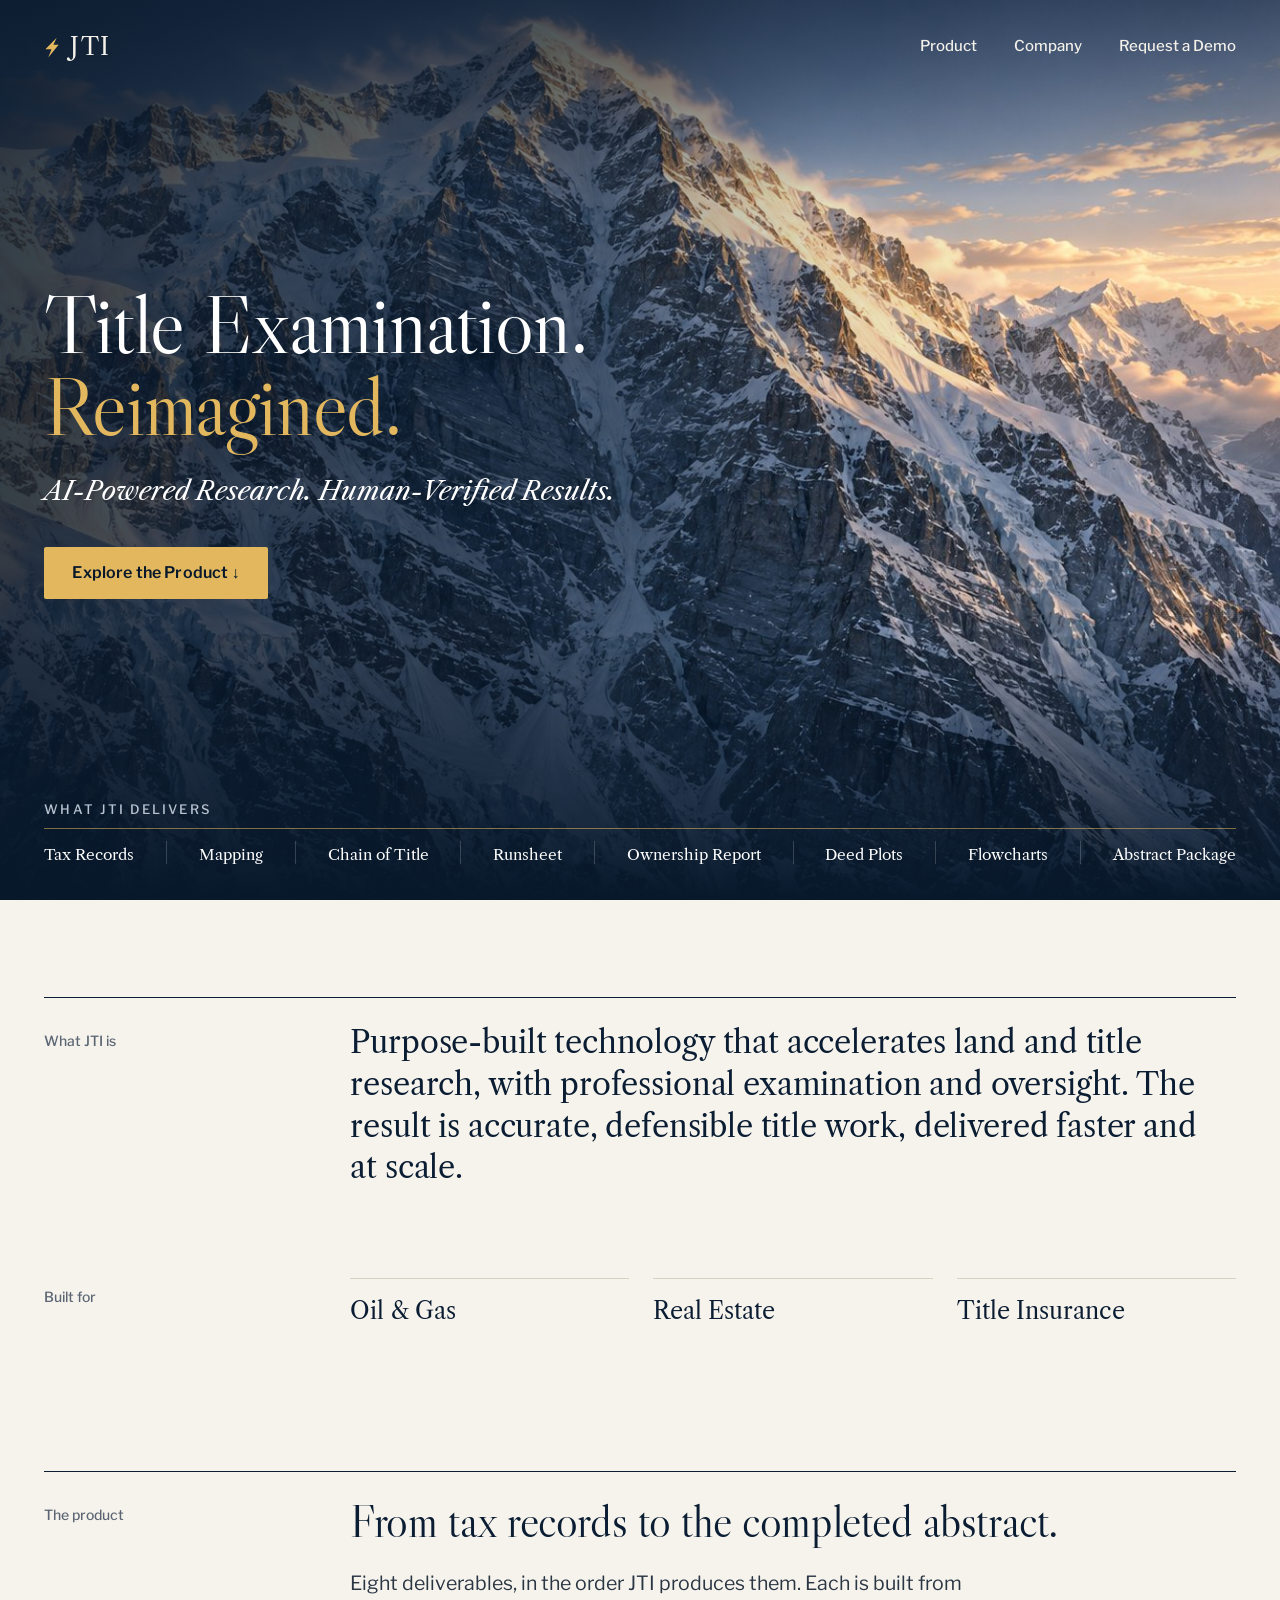
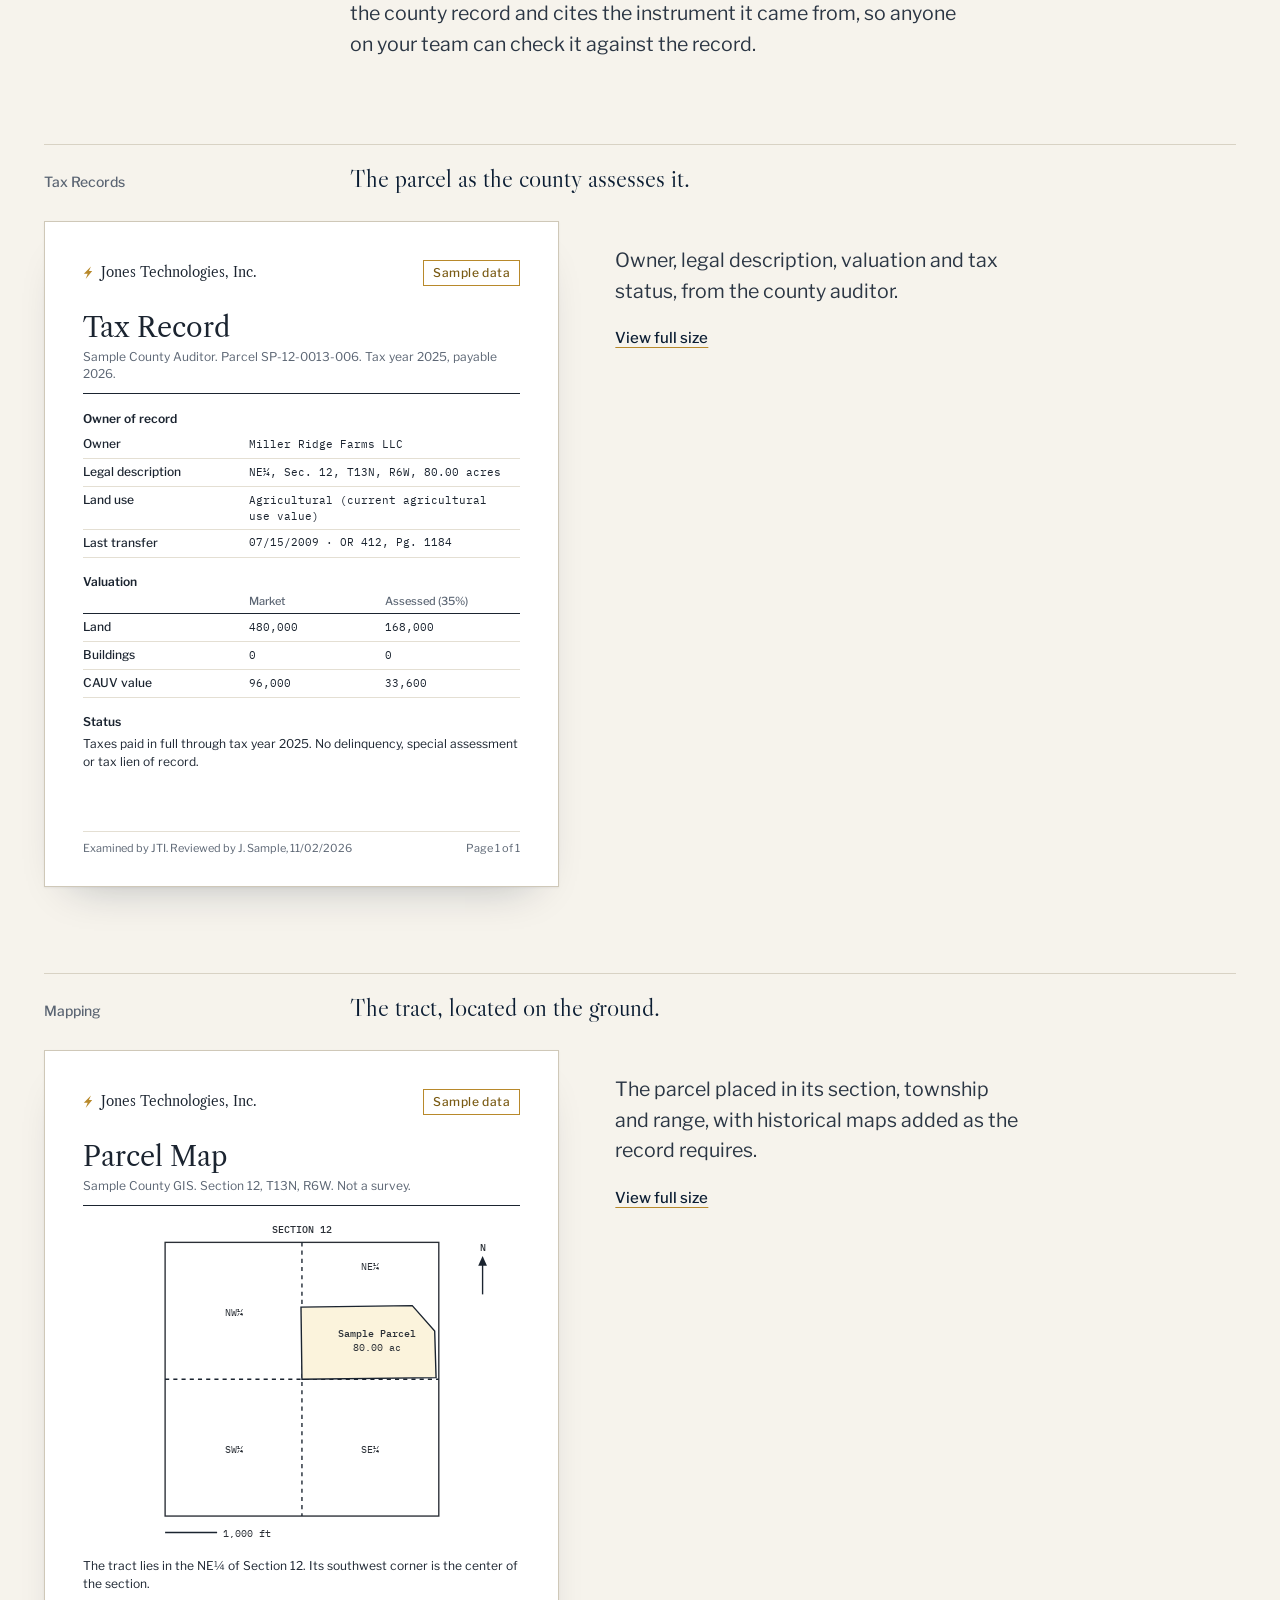
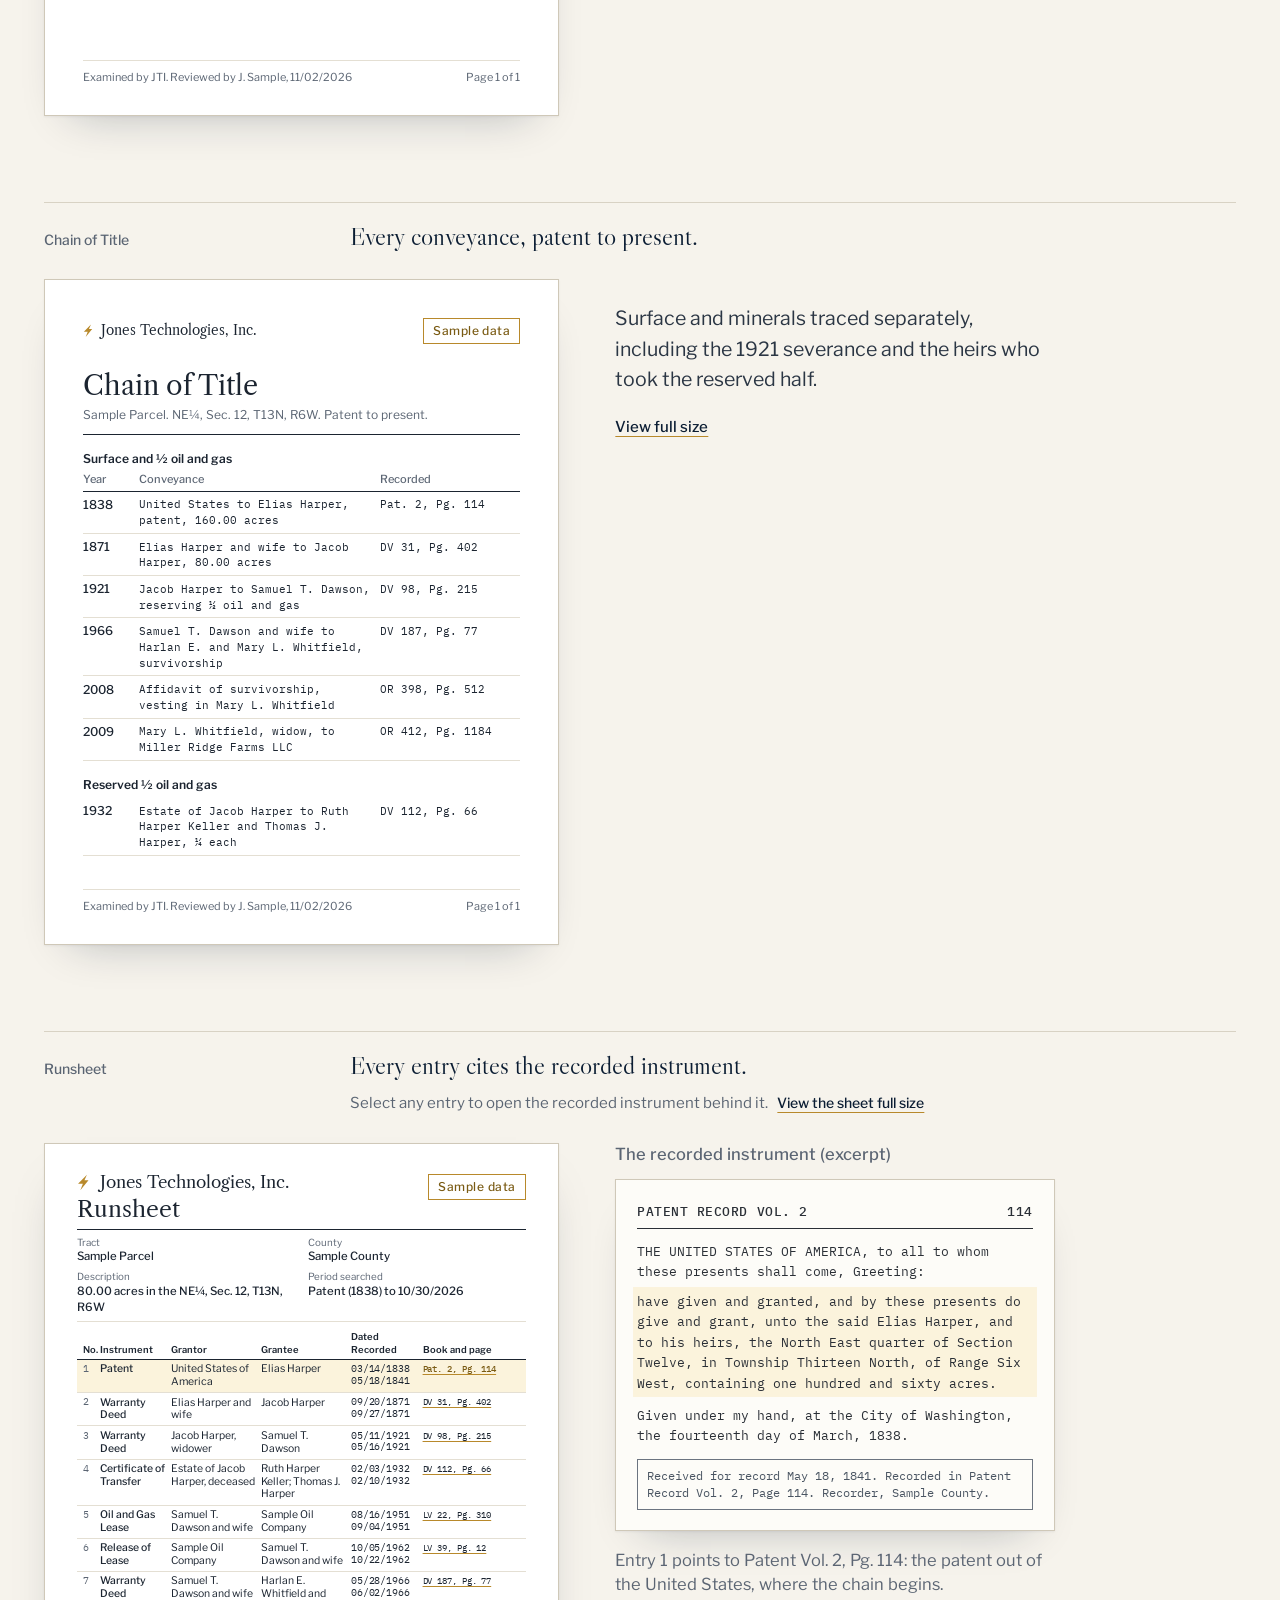
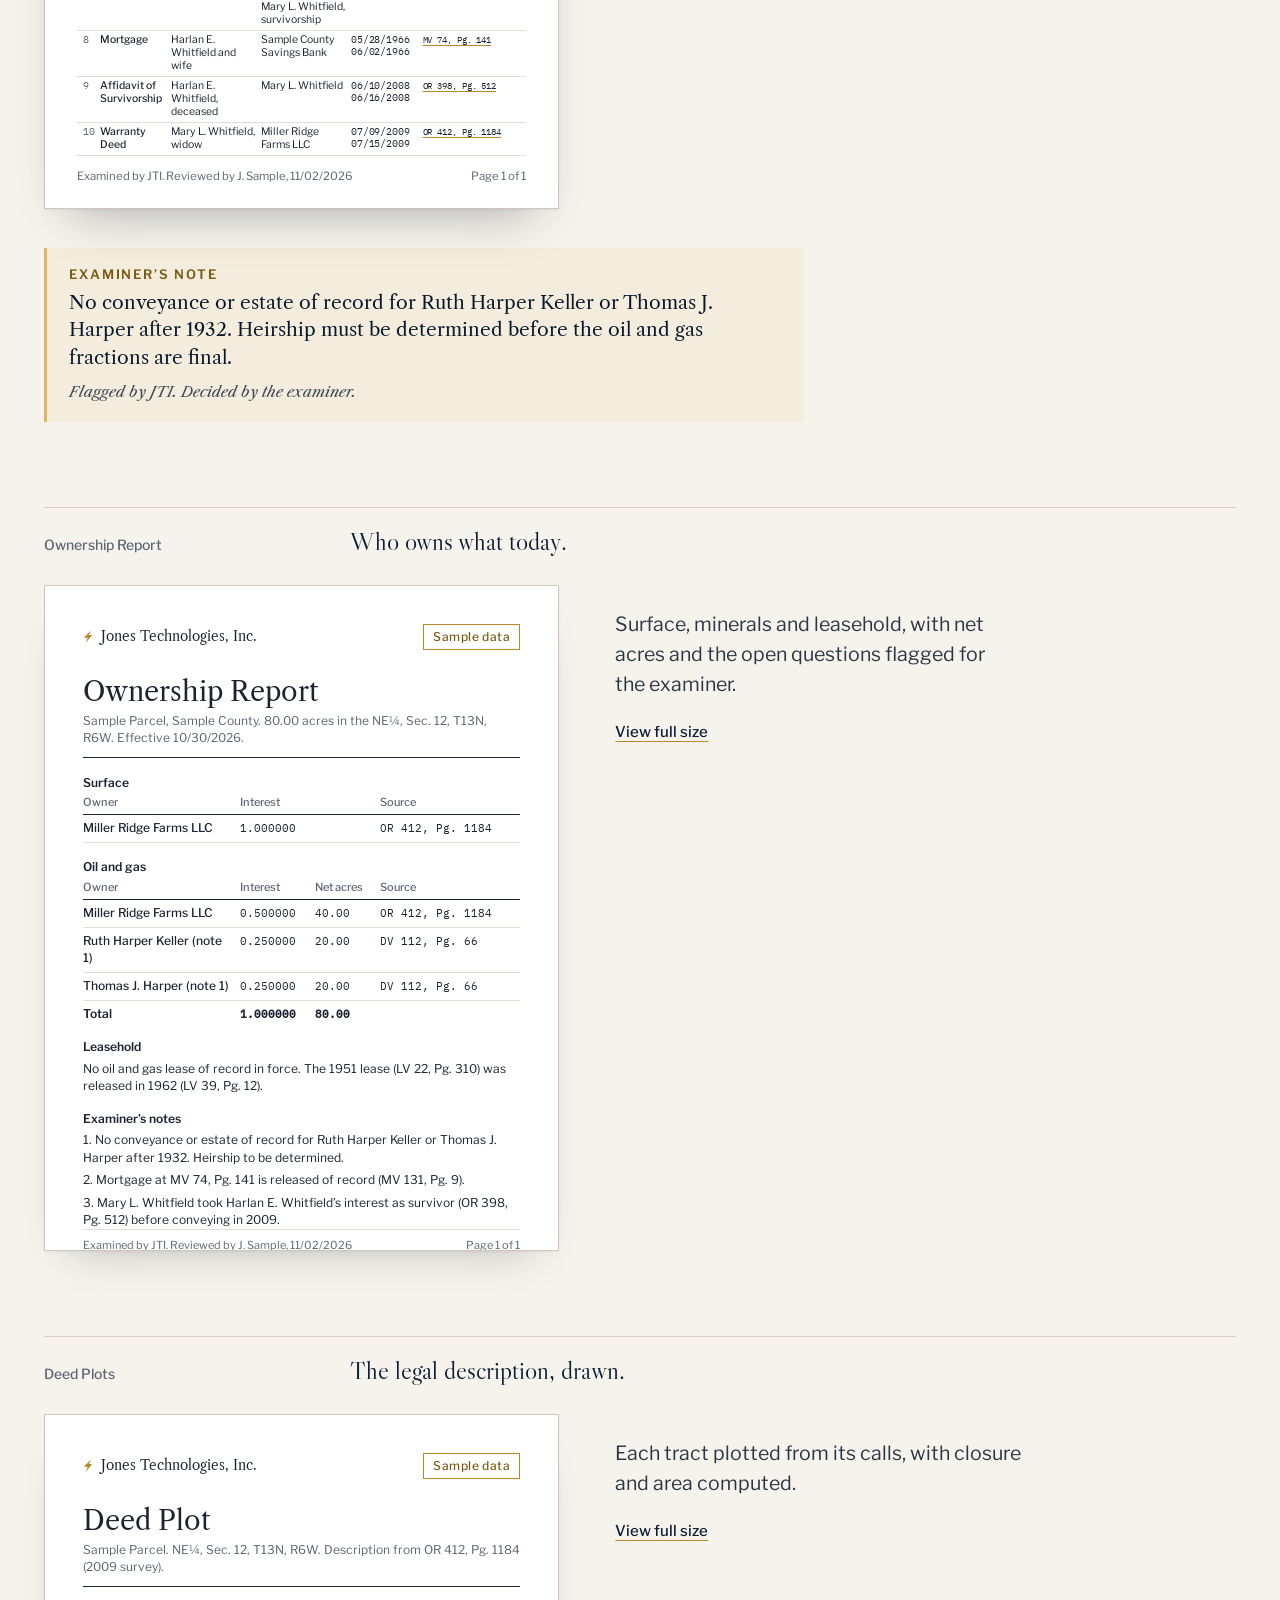
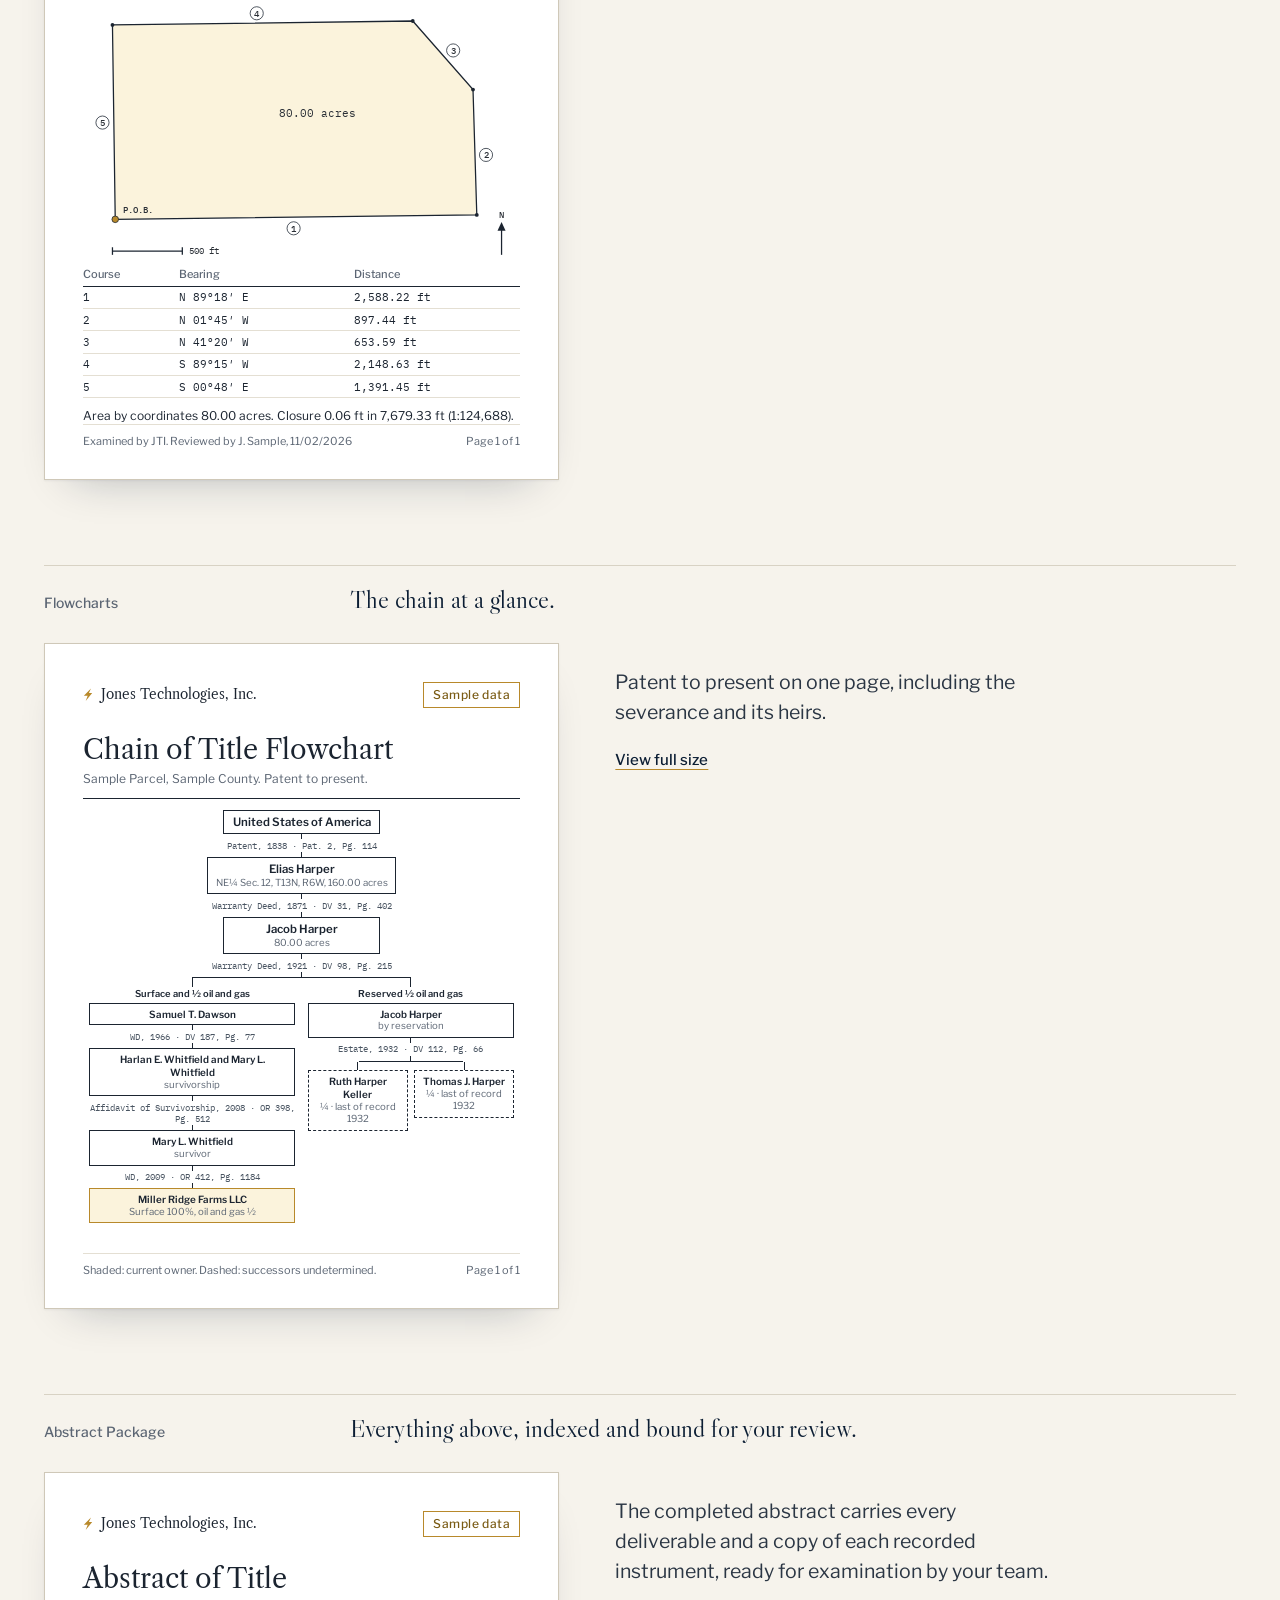
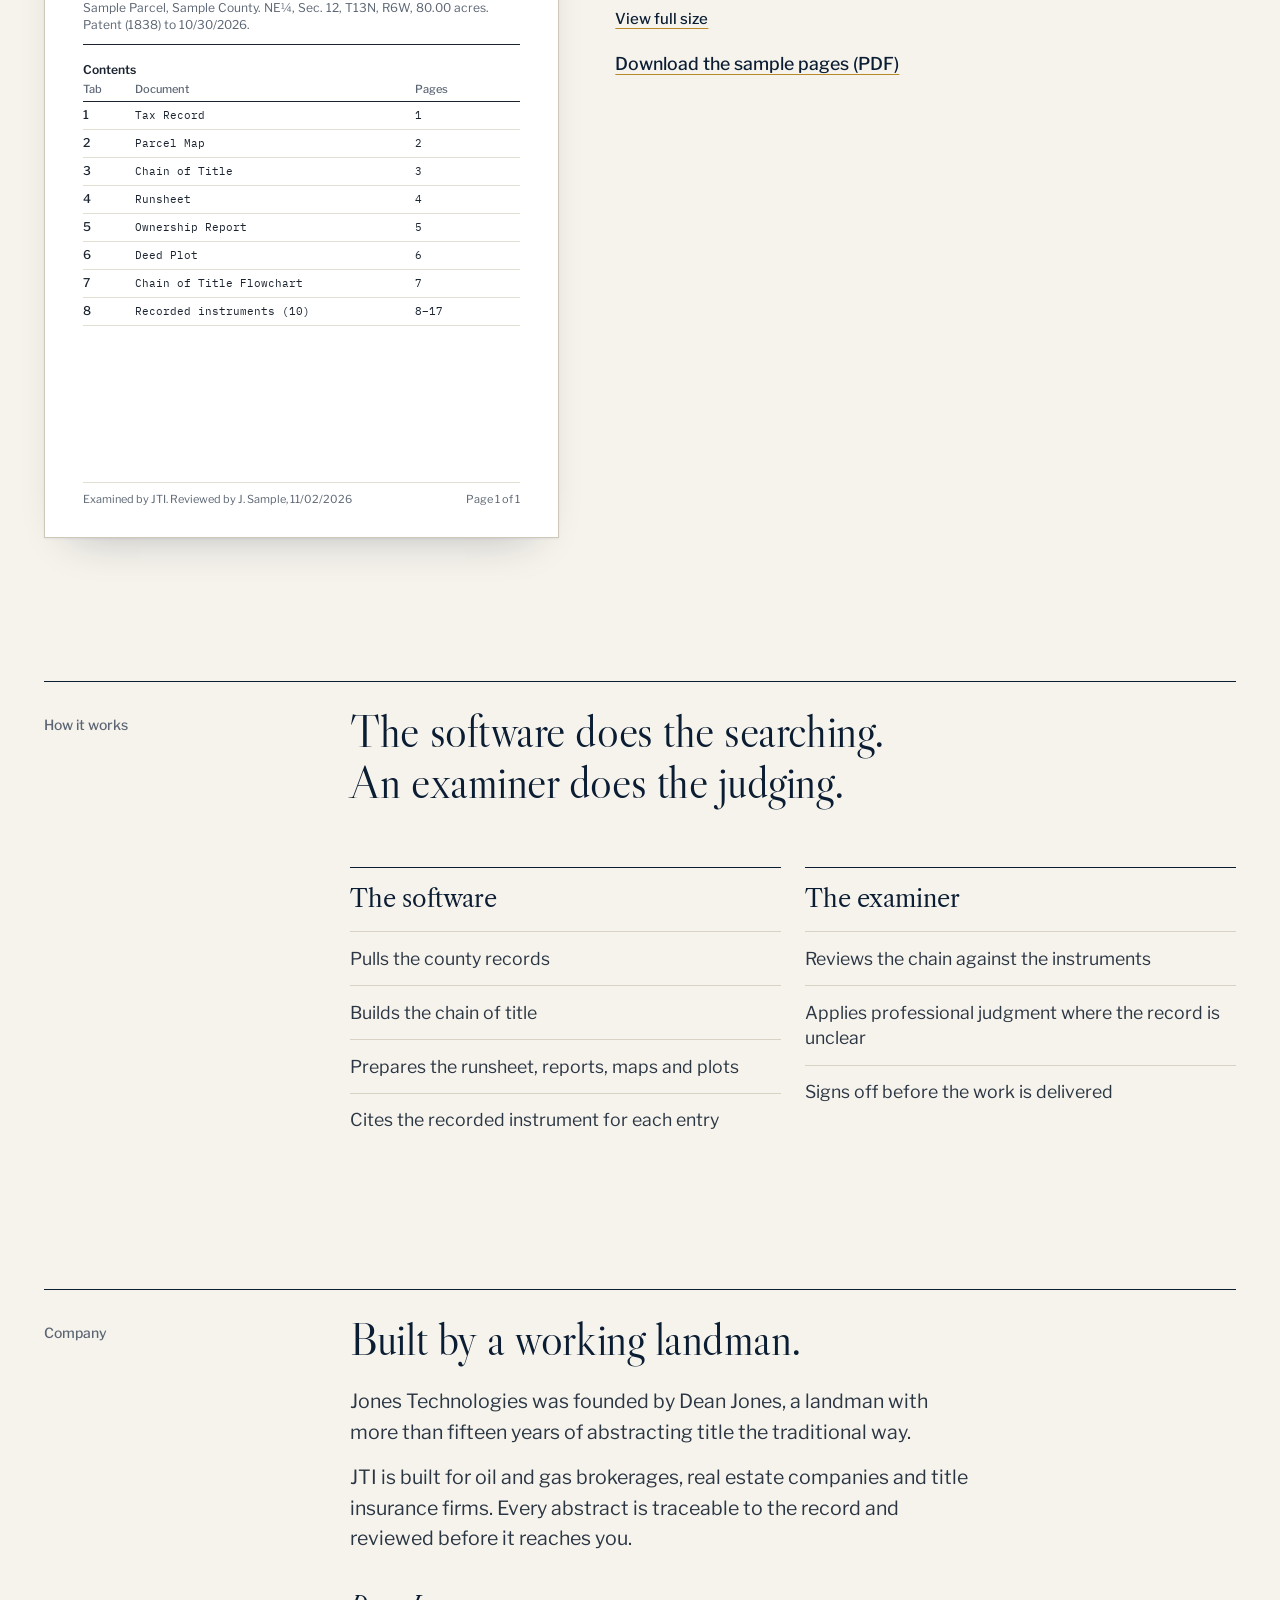
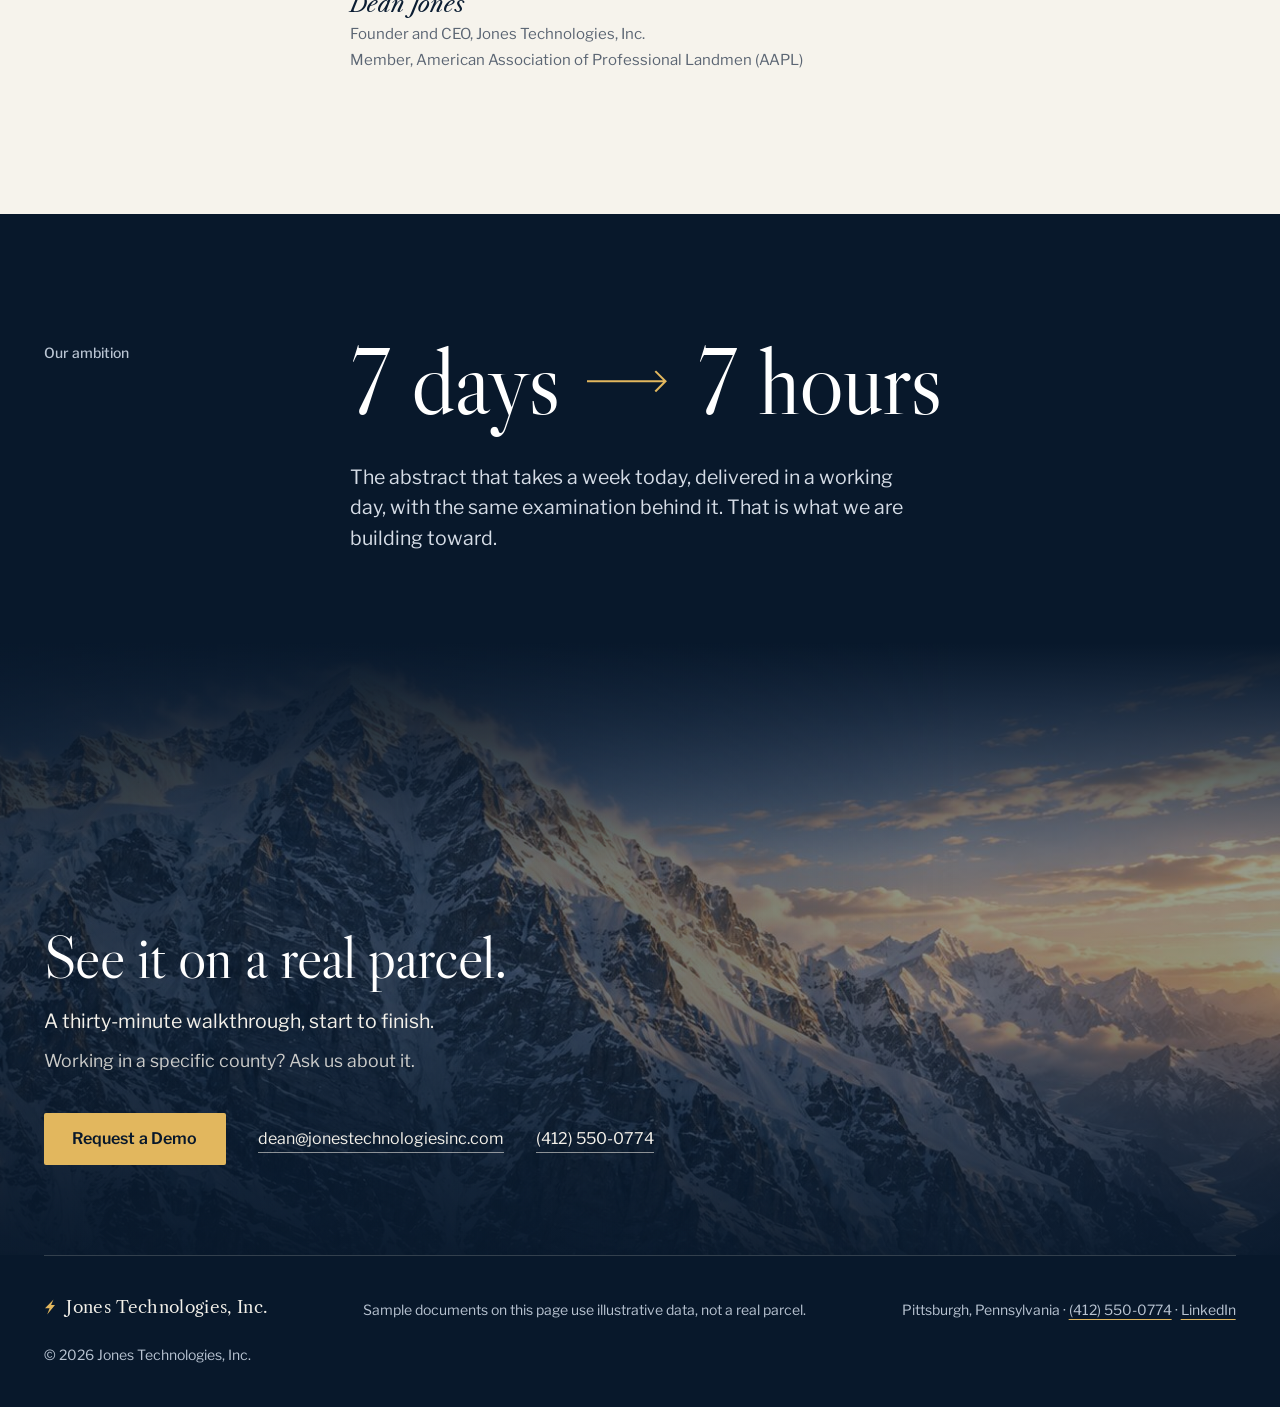
==== commit 2c1c86f2: "Bump cache version Co-Authored-By: Claude Opus 5.5 <noreply@anthropic.com>" ====
--- a/index.html
+++ b/index.html
@@ -20,8 +20,8 @@
 <link rel="preload" as="image" href="assets/summit.jpg">
 <link rel="preload" href="assets/fonts/LibreCaslonDisplay-400-normal.woff2" as="font" type="font/woff2" crossorigin>
 <link rel="preload" href="assets/fonts/LibreFranklin-100-900-normal.woff2" as="font" type="font/woff2" crossorigin>
-<link rel="stylesheet" href="fonts.css?v=dc65fa1">
-<link rel="stylesheet" href="homepage.css?v=dc65fa1">
+<link rel="stylesheet" href="fonts.css?v=b0fce51">
+<link rel="stylesheet" href="homepage.css?v=b0fce51">
 <script>
 (function (r) {
   r.classList.add('js');
@@ -35,7 +35,7 @@
 })(document.documentElement);
 </script>
 <link rel="canonical" href="https://jonestechnologiesinc.com/">
-<script type="application/ld+json">{"@context":"https://schema.org","@type":"Organization","name":"Jones Technologies, Inc.","alternateName":"JTI","url":"https://jonestechnologiesinc.com/","logo":"https://jonestechnologiesinc.com/assets/apple-touch-icon.png","founder":{"@type":"Person","name":"Dean Jones","jobTitle":"Founder and CEO"},"description":"AI-powered title research with human-verified results for oil and gas, real estate and title insurance."}</script>
+<script type="application/ld+json">{"@context":"https://schema.org","@type":"Organization","name":"Jones Technologies, Inc.","alternateName":"JTI","url":"https://jonestechnologiesinc.com/","logo":"https://jonestechnologiesinc.com/assets/apple-touch-icon.png","telephone":"+1-412-550-0774","founder":{"@type":"Person","name":"Dean Jones","jobTitle":"Founder and CEO"},"description":"AI-powered title research with human-verified results for oil and gas, real estate and title insurance."}</script>
 </head>
 <body>
 <main id="discover" tabindex="-1">
@@ -624,6 +624,7 @@
     <div class="close__actions">
       <a class="btn" data-goatcounter-click="demo-close" href="https://calendly.com/dean-jonestechnologiesinc/30min" target="_blank" rel="noopener noreferrer">Request a Demo</a>
       <a class="close__mail" data-goatcounter-click="email" href="mailto:dean@jonestechnologiesinc.com"><span>dean@jonestechnologiesinc.com</span></a>
+      <a class="close__mail" data-goatcounter-click="phone" href="tel:+14125500774"><span>(412) 550-0774</span></a>
     </div>
   </div>
 </section>
@@ -631,7 +632,7 @@
 <footer><div class="wrap"><div class="foot">
   <p class="foot__brand"><svg class="bolt" viewBox="0 0 120 158" aria-hidden="true"><path d="M95 5 10 92h46l-24 62 78-95H71z"/></svg>Jones Technologies, Inc.</p>
   <p>Sample documents on this page use illustrative data, not a real parcel.</p>
-  <p class="foot__place">Pittsburgh, Pennsylvania &middot; <a href="https://www.linkedin.com/in/dean-jones-813531b8/" target="_blank" rel="noopener noreferrer">LinkedIn</a></p>
+  <p class="foot__place">Pittsburgh, Pennsylvania &middot; <a href="tel:+14125500774">(412) 550-0774</a> &middot; <a href="https://www.linkedin.com/in/dean-jones-813531b8/" target="_blank" rel="noopener noreferrer">LinkedIn</a></p>
   <p class="foot__legal">© 2026 Jones Technologies, Inc.</p>
 </div></div></footer>
 
@@ -654,7 +655,7 @@
   <div class="viewer__stage" tabindex="0"><div class="viewer__doc fit"></div></div>
 </div>
 </main>
-<script src="site.js?v=dc65fa1"></script>
+<script src="site.js?v=b0fce51"></script>
 <script data-goatcounter="https://jti.goatcounter.com/count" async src="//gc.zgo.at/count.js"></script>
 <script>window.addEventListener("pageshow",function(e){if(e.persisted){location.reload();}});</script>
 </body>
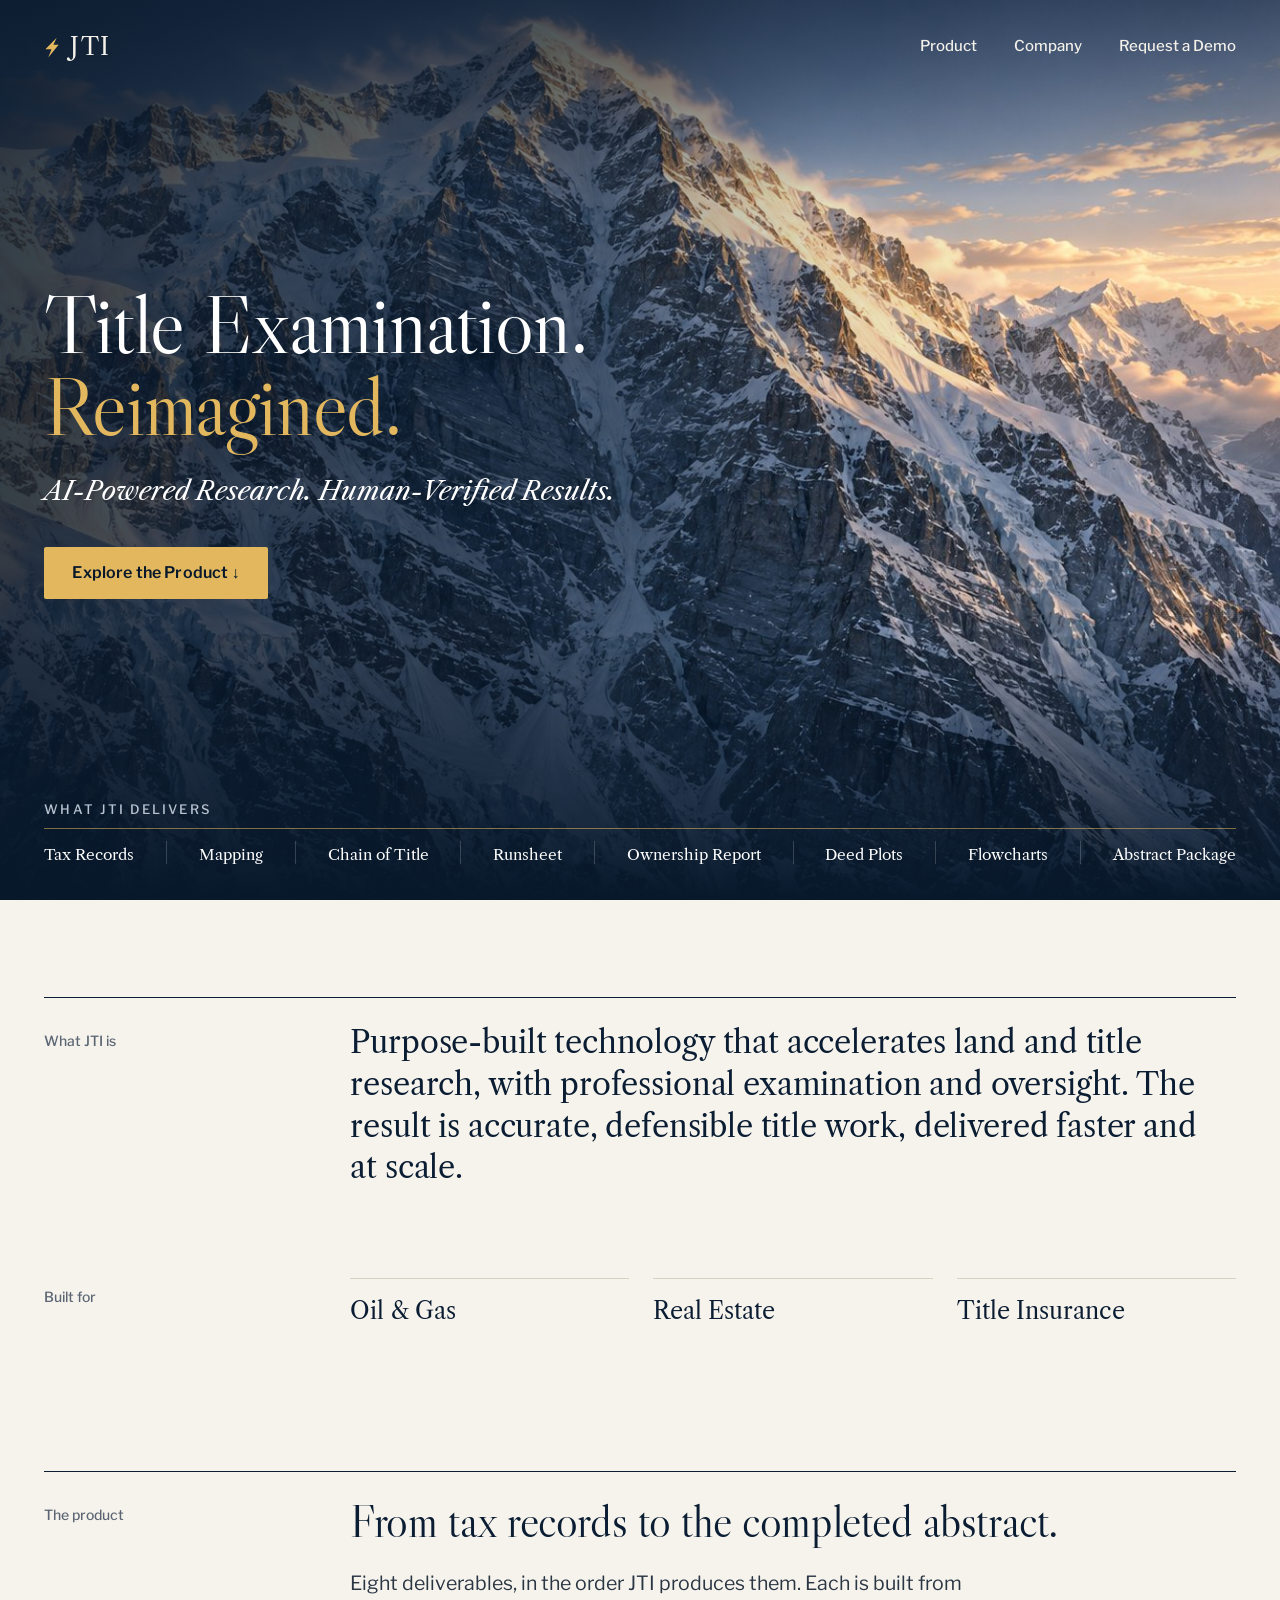
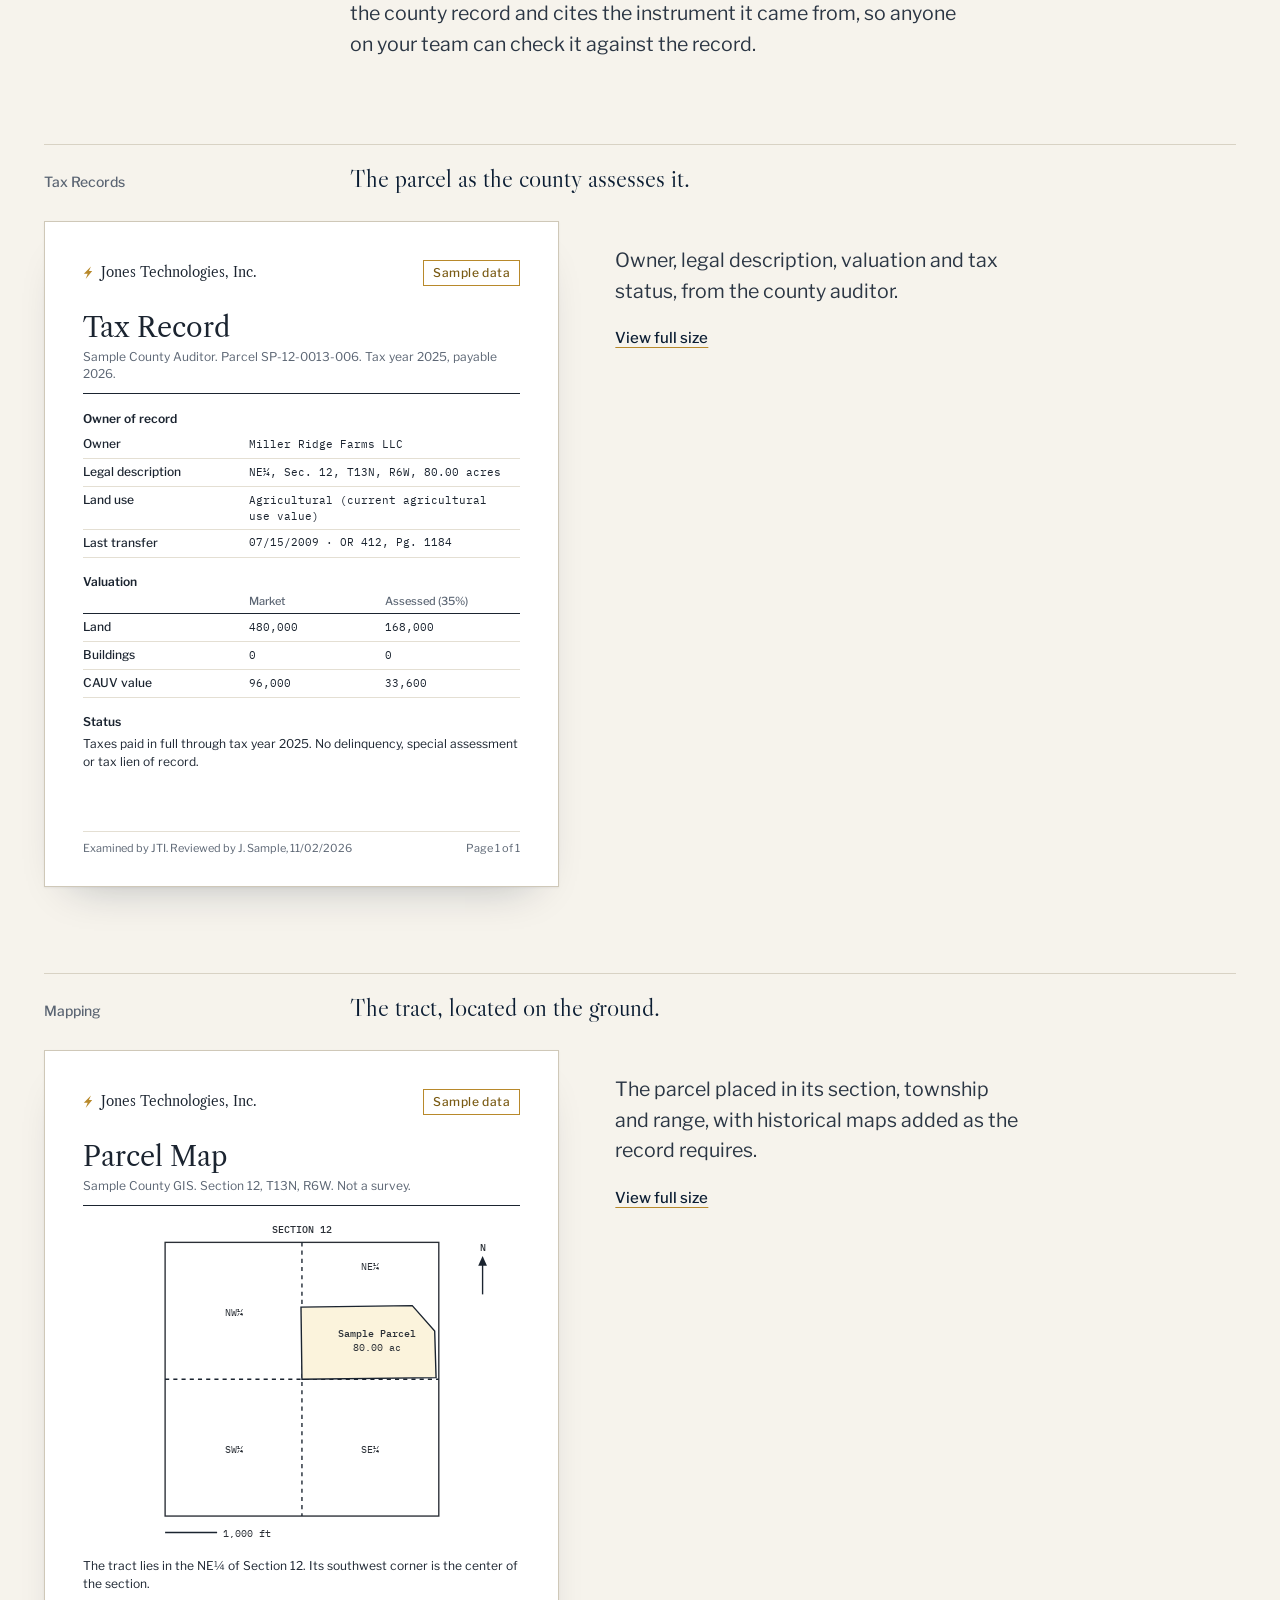
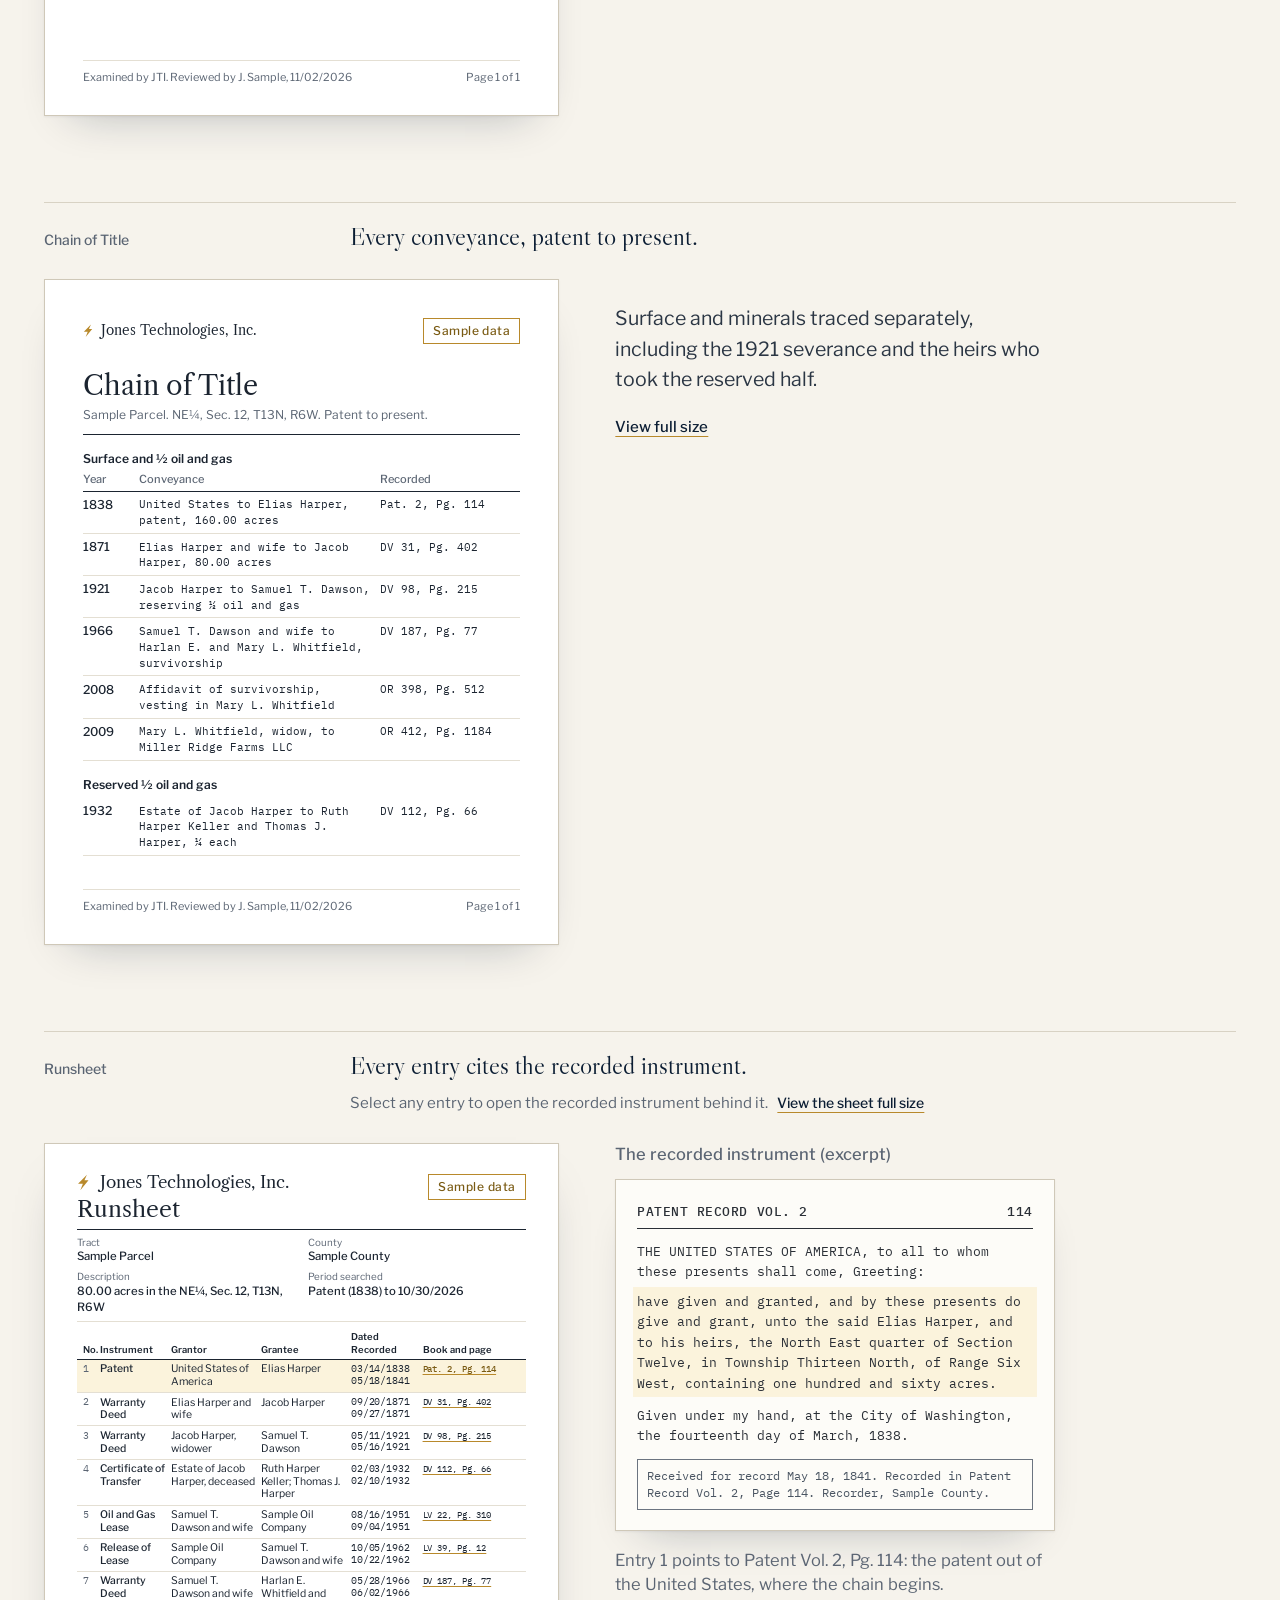
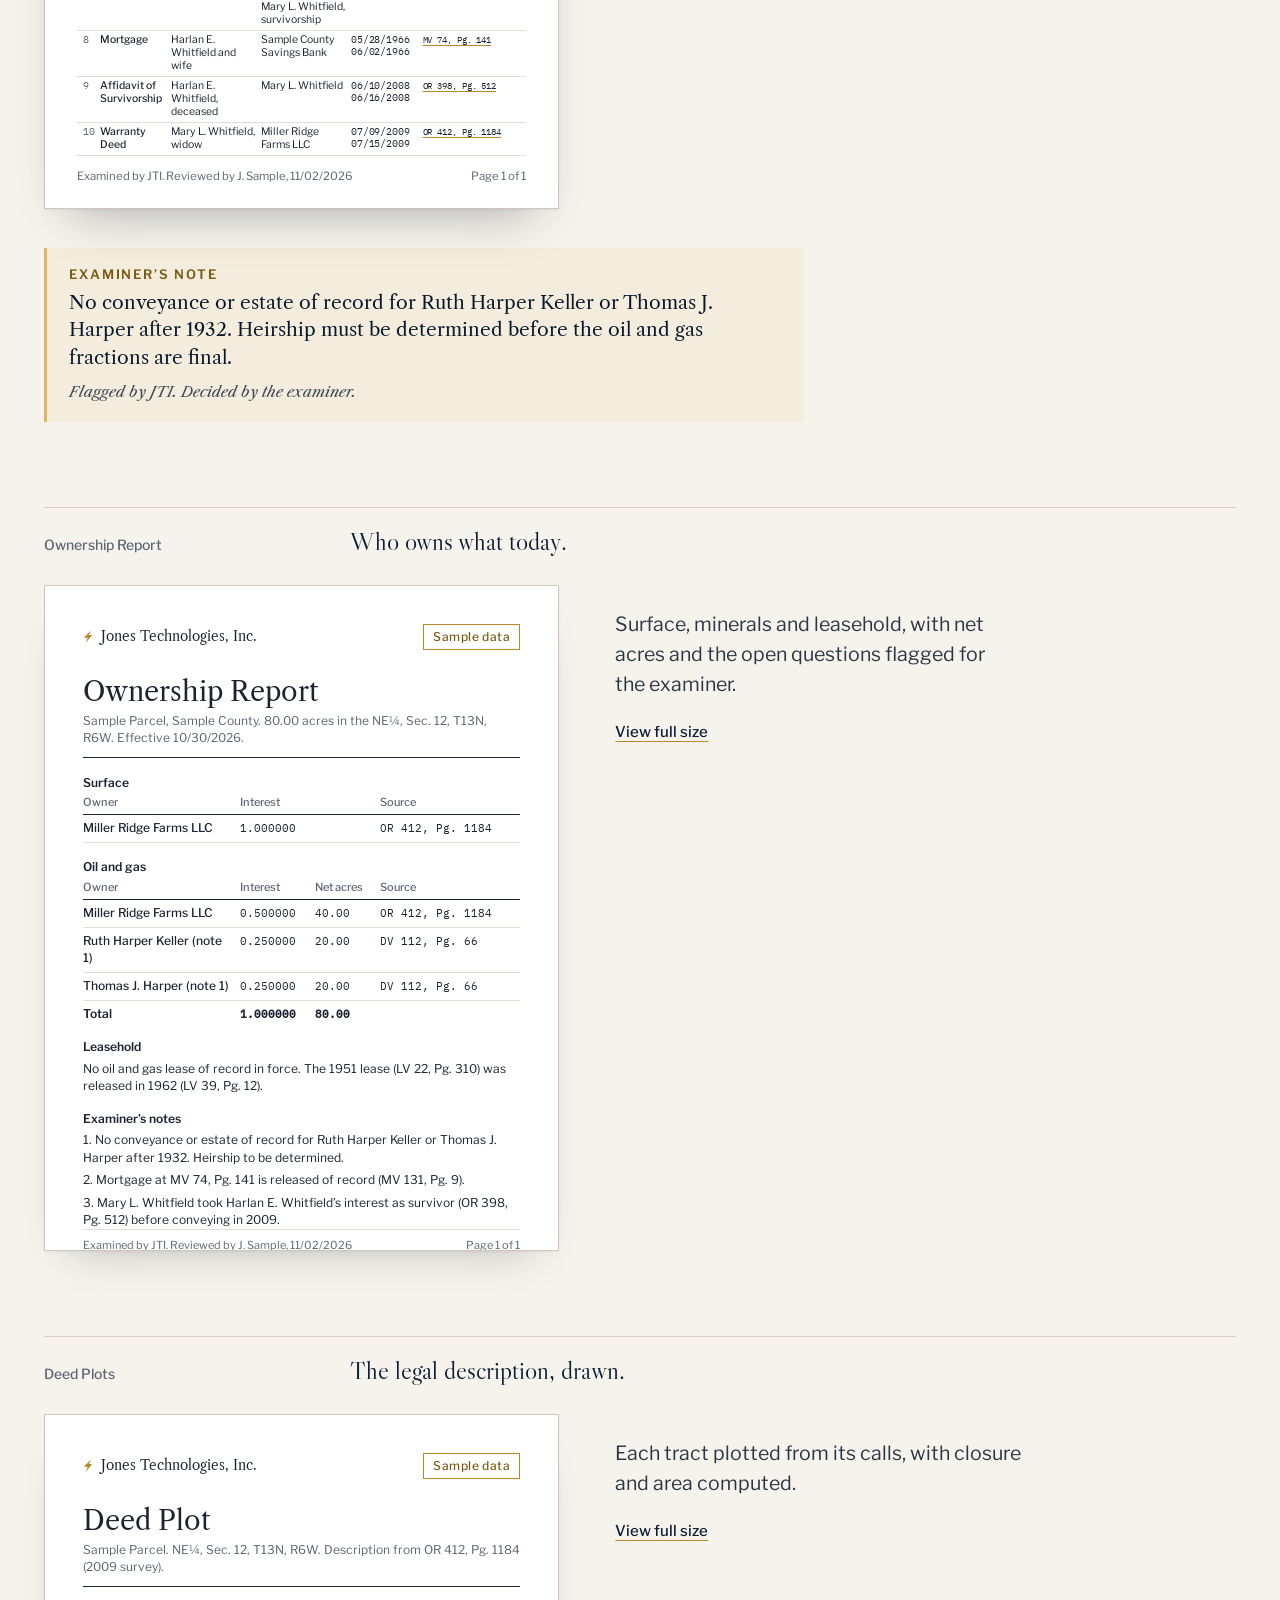
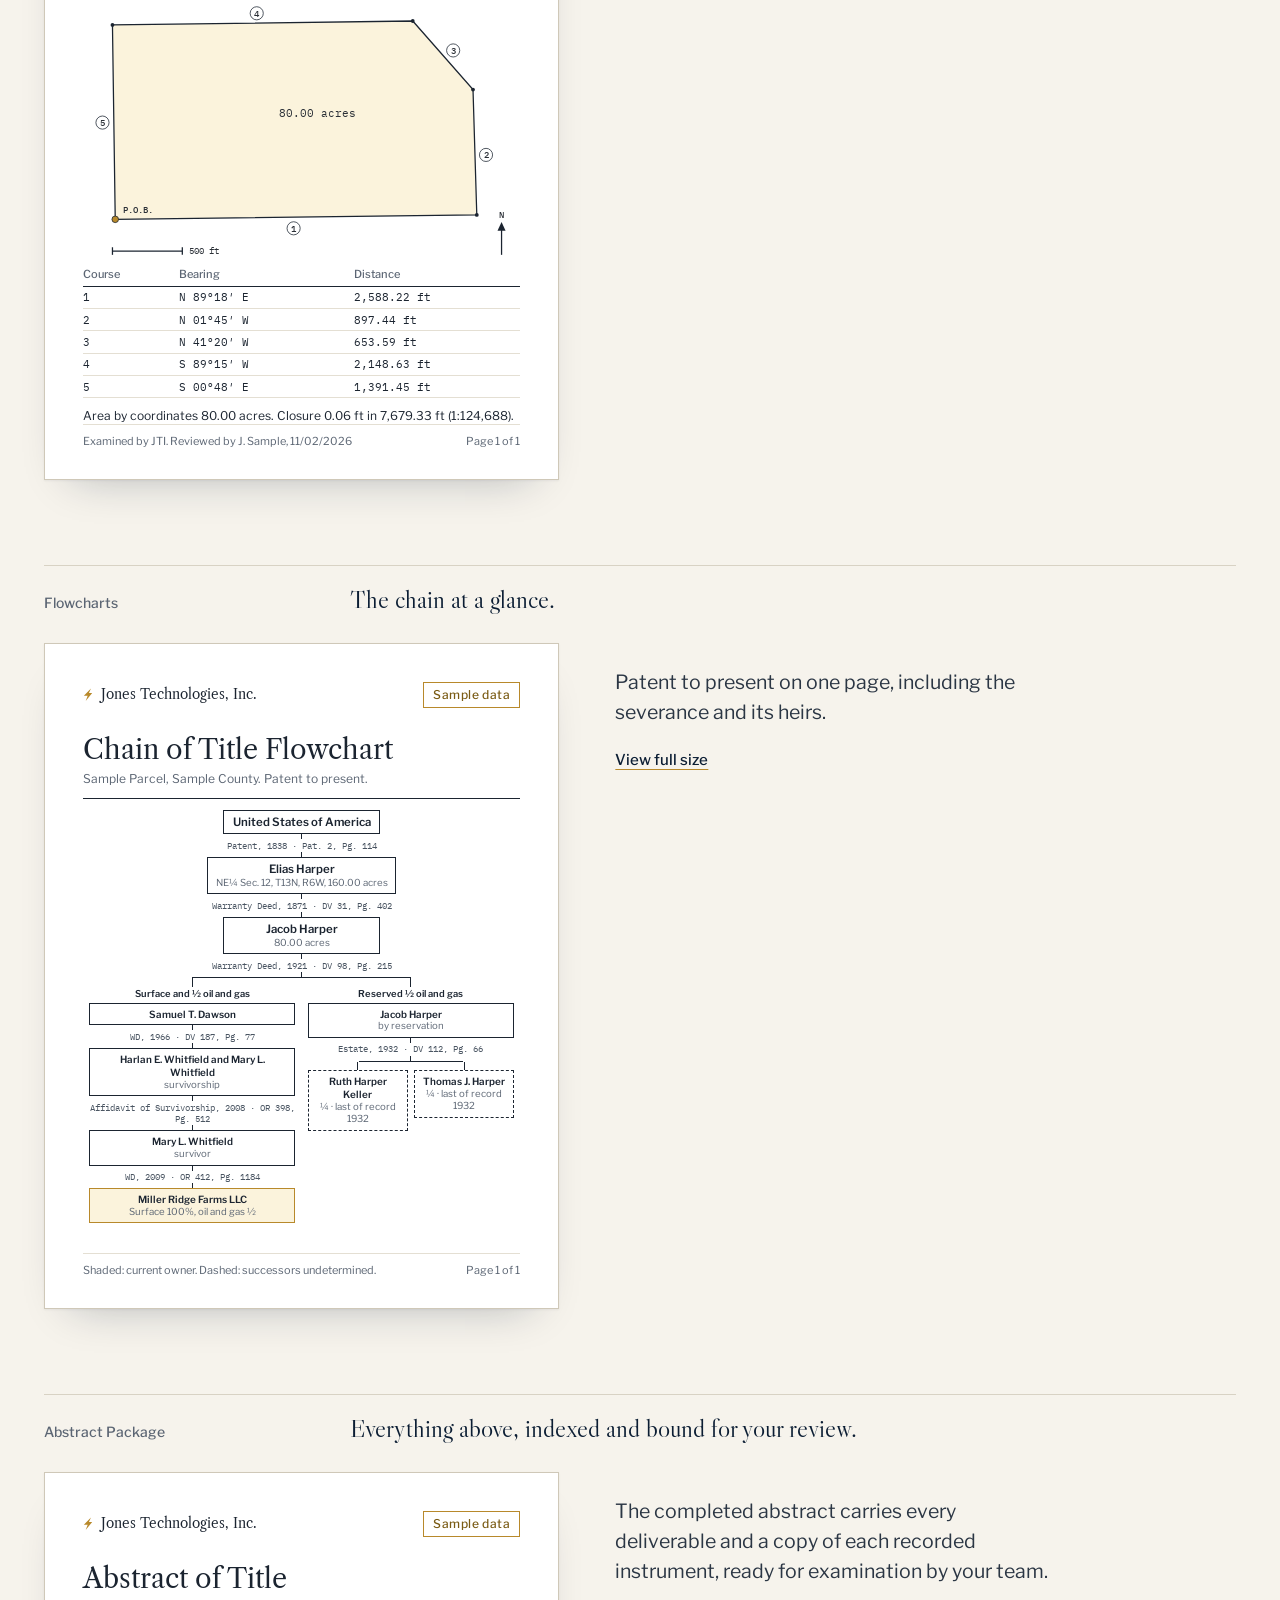
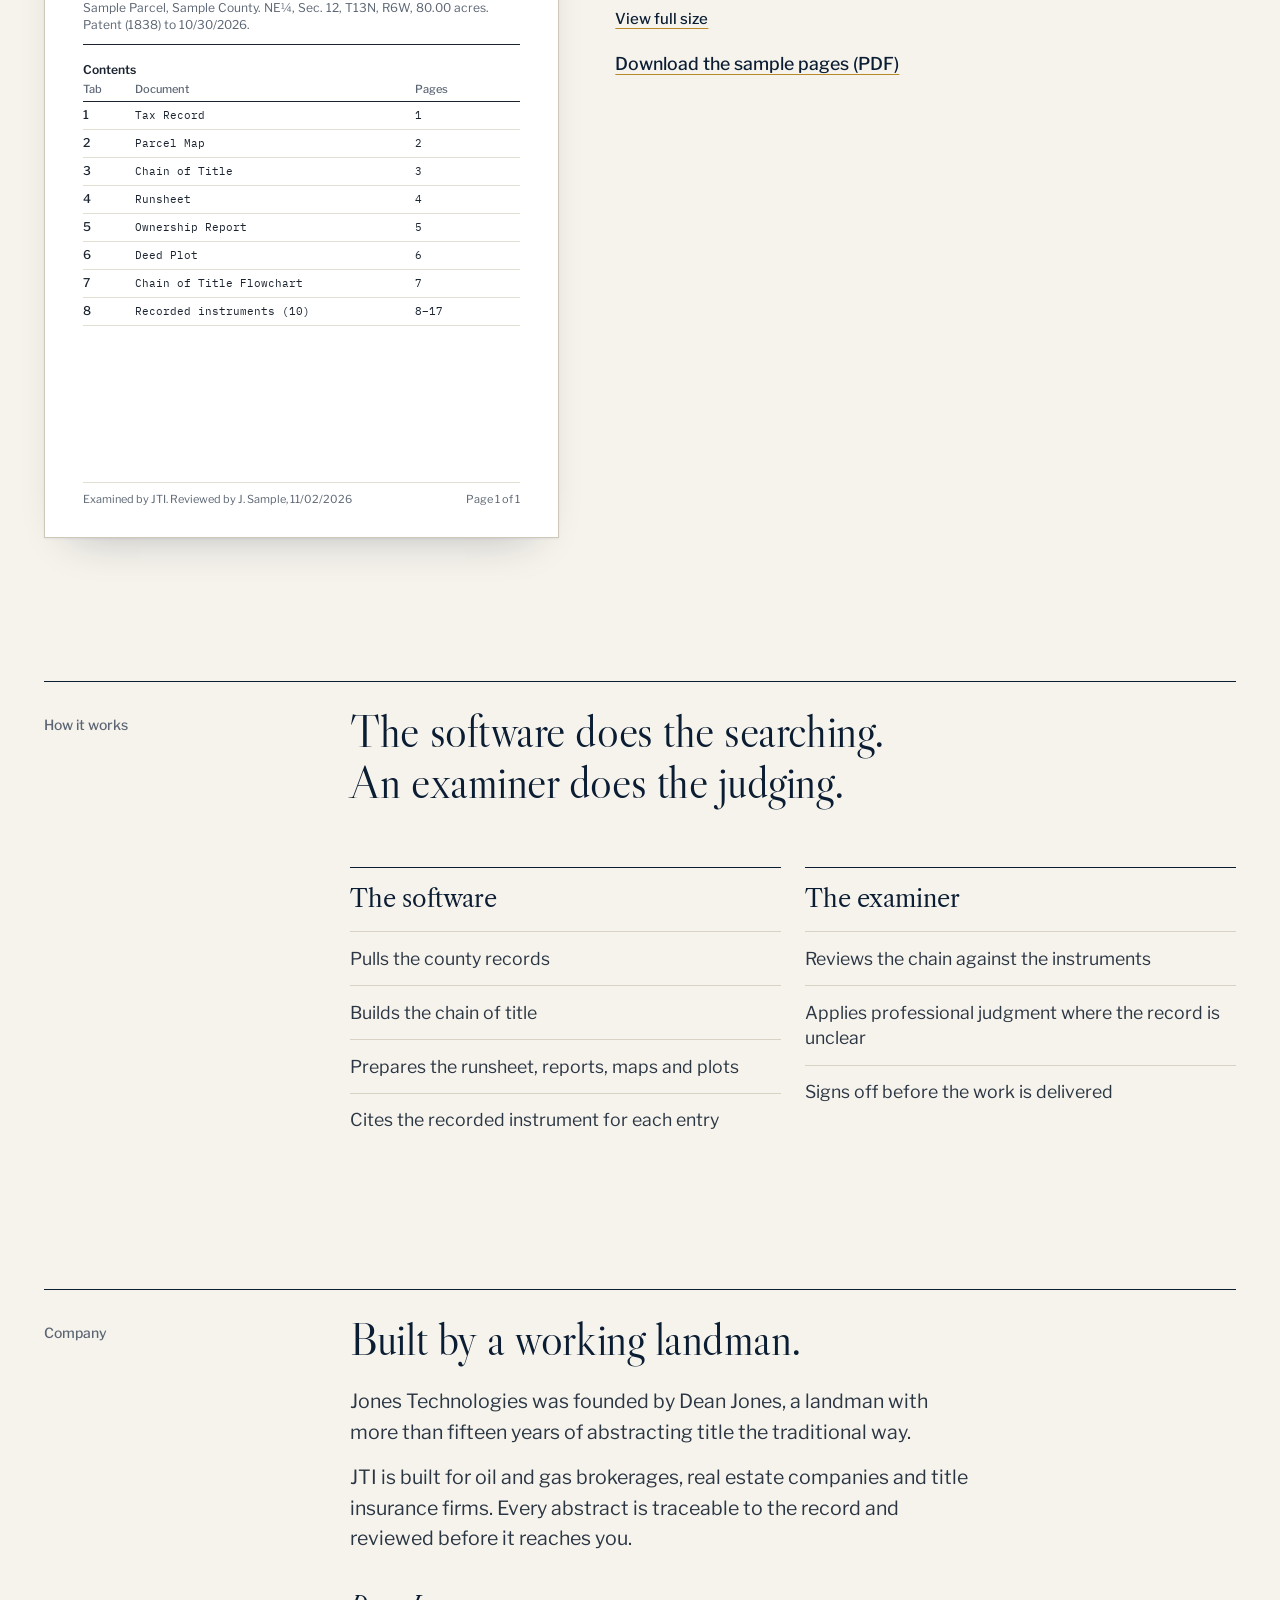
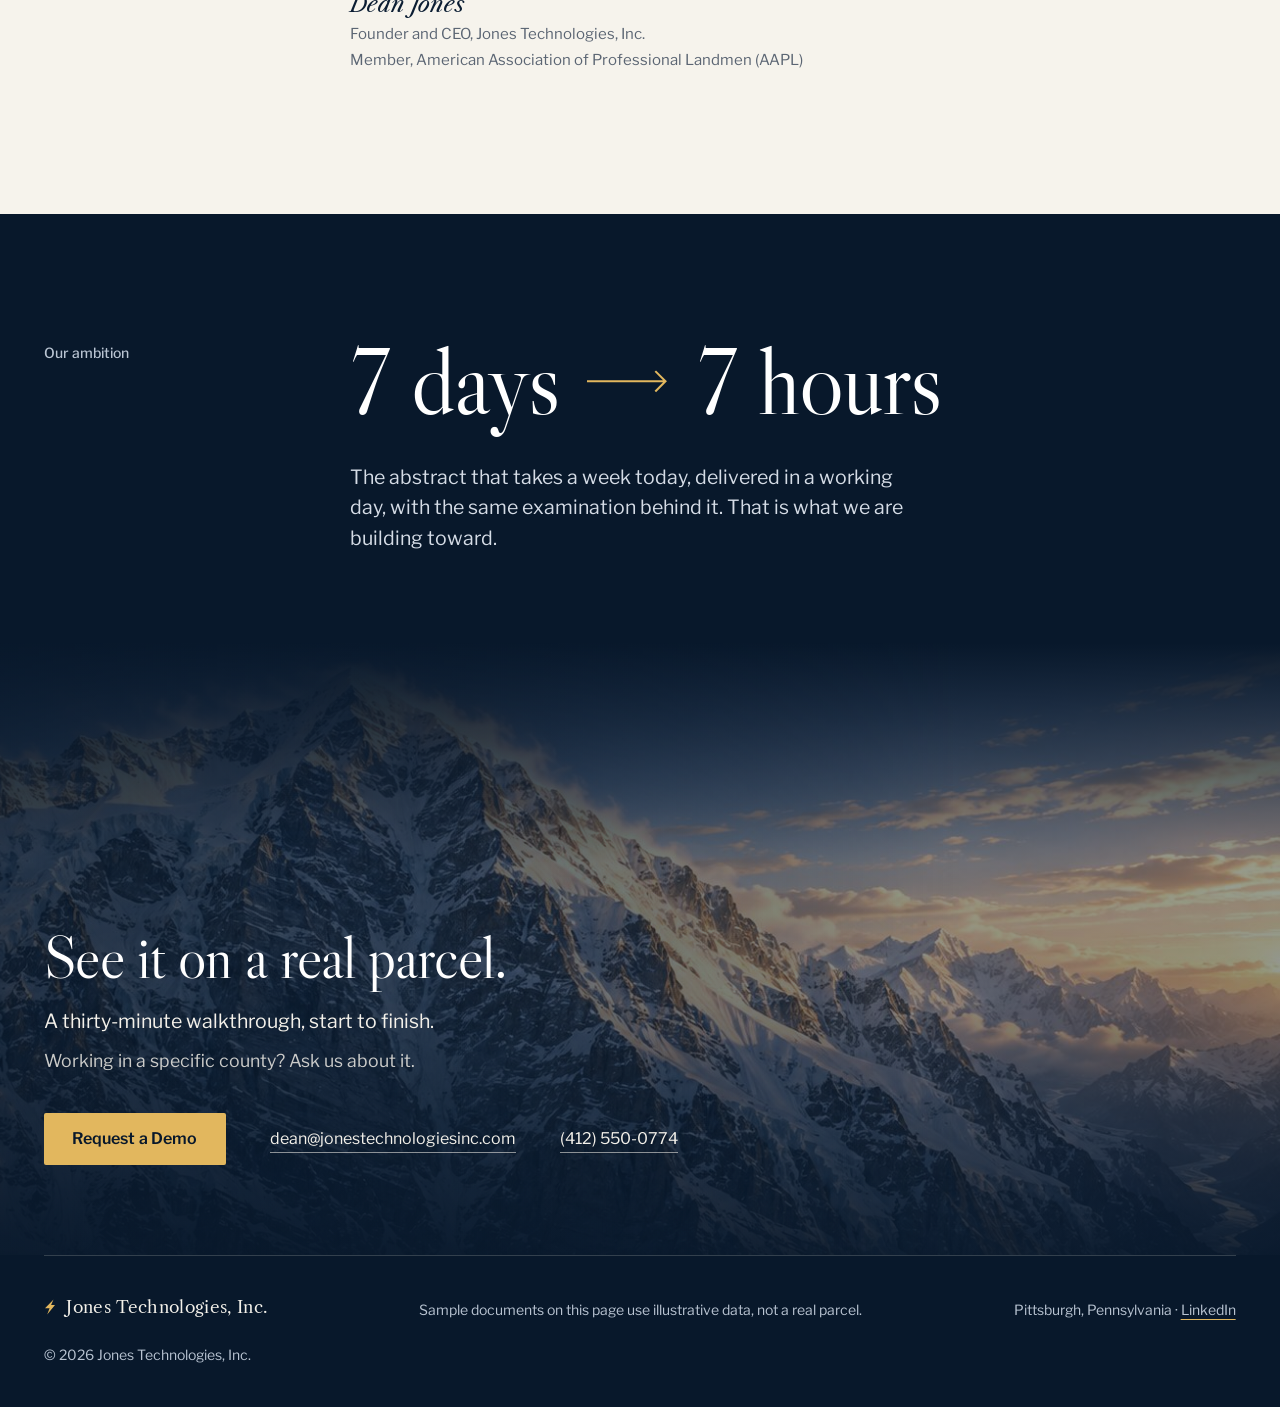
==== commit e0324141: "Phone in closing only; wider spacing between demo, email and phone; footer: Pittsburgh, Pennsylvania" ====
--- a/index.html
+++ b/index.html
@@ -20,8 +20,8 @@
 <link rel="preload" as="image" href="assets/summit.jpg">
 <link rel="preload" href="assets/fonts/LibreCaslonDisplay-400-normal.woff2" as="font" type="font/woff2" crossorigin>
 <link rel="preload" href="assets/fonts/LibreFranklin-100-900-normal.woff2" as="font" type="font/woff2" crossorigin>
-<link rel="stylesheet" href="fonts.css?v=b0fce51">
-<link rel="stylesheet" href="homepage.css?v=b0fce51">
+<link rel="stylesheet" href="fonts.css?v=2c1c86f-1">
+<link rel="stylesheet" href="homepage.css?v=2c1c86f-1">
 <script>
 (function (r) {
   r.classList.add('js');
@@ -632,7 +632,7 @@
 <footer><div class="wrap"><div class="foot">
   <p class="foot__brand"><svg class="bolt" viewBox="0 0 120 158" aria-hidden="true"><path d="M95 5 10 92h46l-24 62 78-95H71z"/></svg>Jones Technologies, Inc.</p>
   <p>Sample documents on this page use illustrative data, not a real parcel.</p>
-  <p class="foot__place">Pittsburgh, Pennsylvania &middot; <a href="tel:+14125500774">(412) 550-0774</a> &middot; <a href="https://www.linkedin.com/in/dean-jones-813531b8/" target="_blank" rel="noopener noreferrer">LinkedIn</a></p>
+  <p class="foot__place">Pittsburgh, Pennsylvania &middot; <a href="https://www.linkedin.com/in/dean-jones-813531b8/" target="_blank" rel="noopener noreferrer">LinkedIn</a></p>
   <p class="foot__legal">© 2026 Jones Technologies, Inc.</p>
 </div></div></footer>
 
@@ -655,7 +655,7 @@
   <div class="viewer__stage" tabindex="0"><div class="viewer__doc fit"></div></div>
 </div>
 </main>
-<script src="site.js?v=b0fce51"></script>
+<script src="site.js?v=2c1c86f-1"></script>
 <script data-goatcounter="https://jti.goatcounter.com/count" async src="//gc.zgo.at/count.js"></script>
 <script>window.addEventListener("pageshow",function(e){if(e.persisted){location.reload();}});</script>
 </body>
--- a/homepage.css
+++ b/homepage.css
@@ -1207,3 +1207,4 @@
 #discover .proof__sheet .sheet__table col:nth-child(6) { width: 23% !important; }
 #discover .proof__sheet .sheet__table td:nth-child(6), #discover .proof__sheet .sheet__table .cite { white-space: nowrap; font-size: .95em; }
 #discover .proof__sheet .doc--sheet .doc__foot span:last-child { white-space: nowrap; }
+#discover .close__actions { column-gap: 44px; }
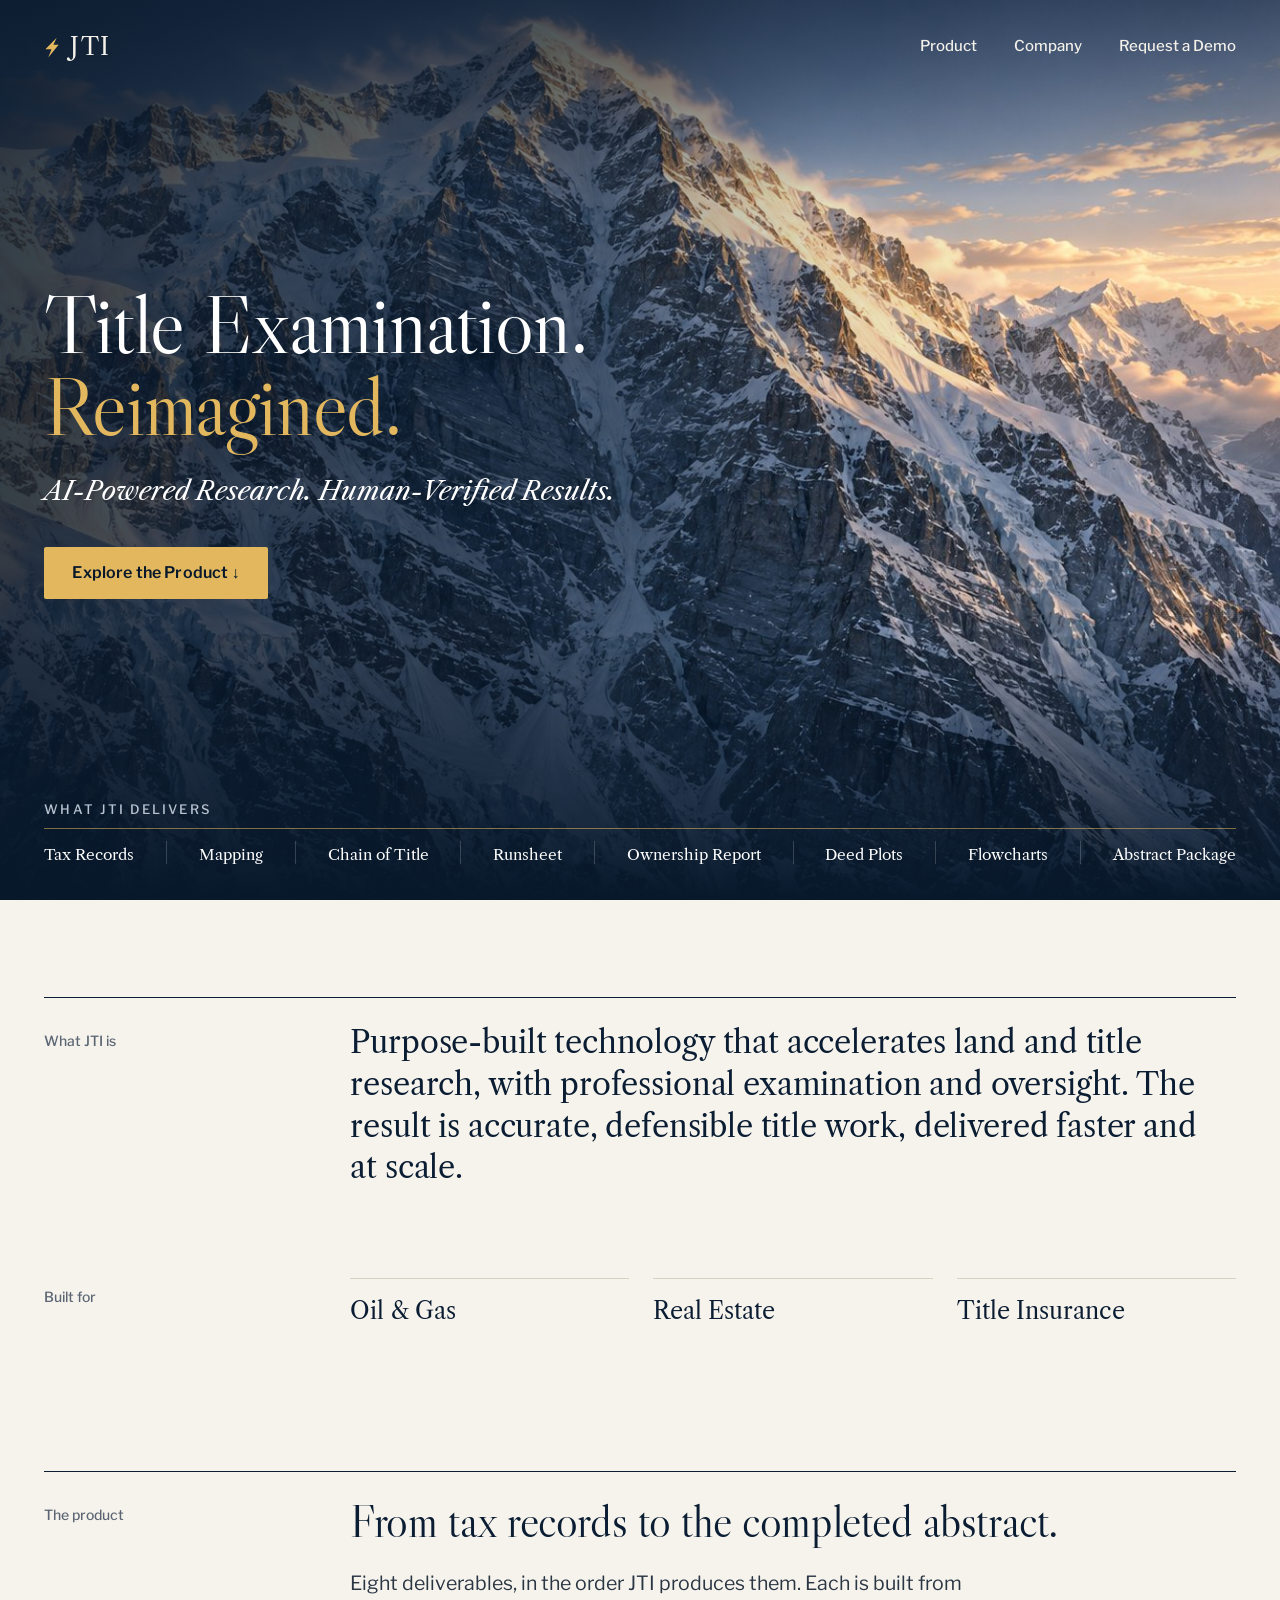
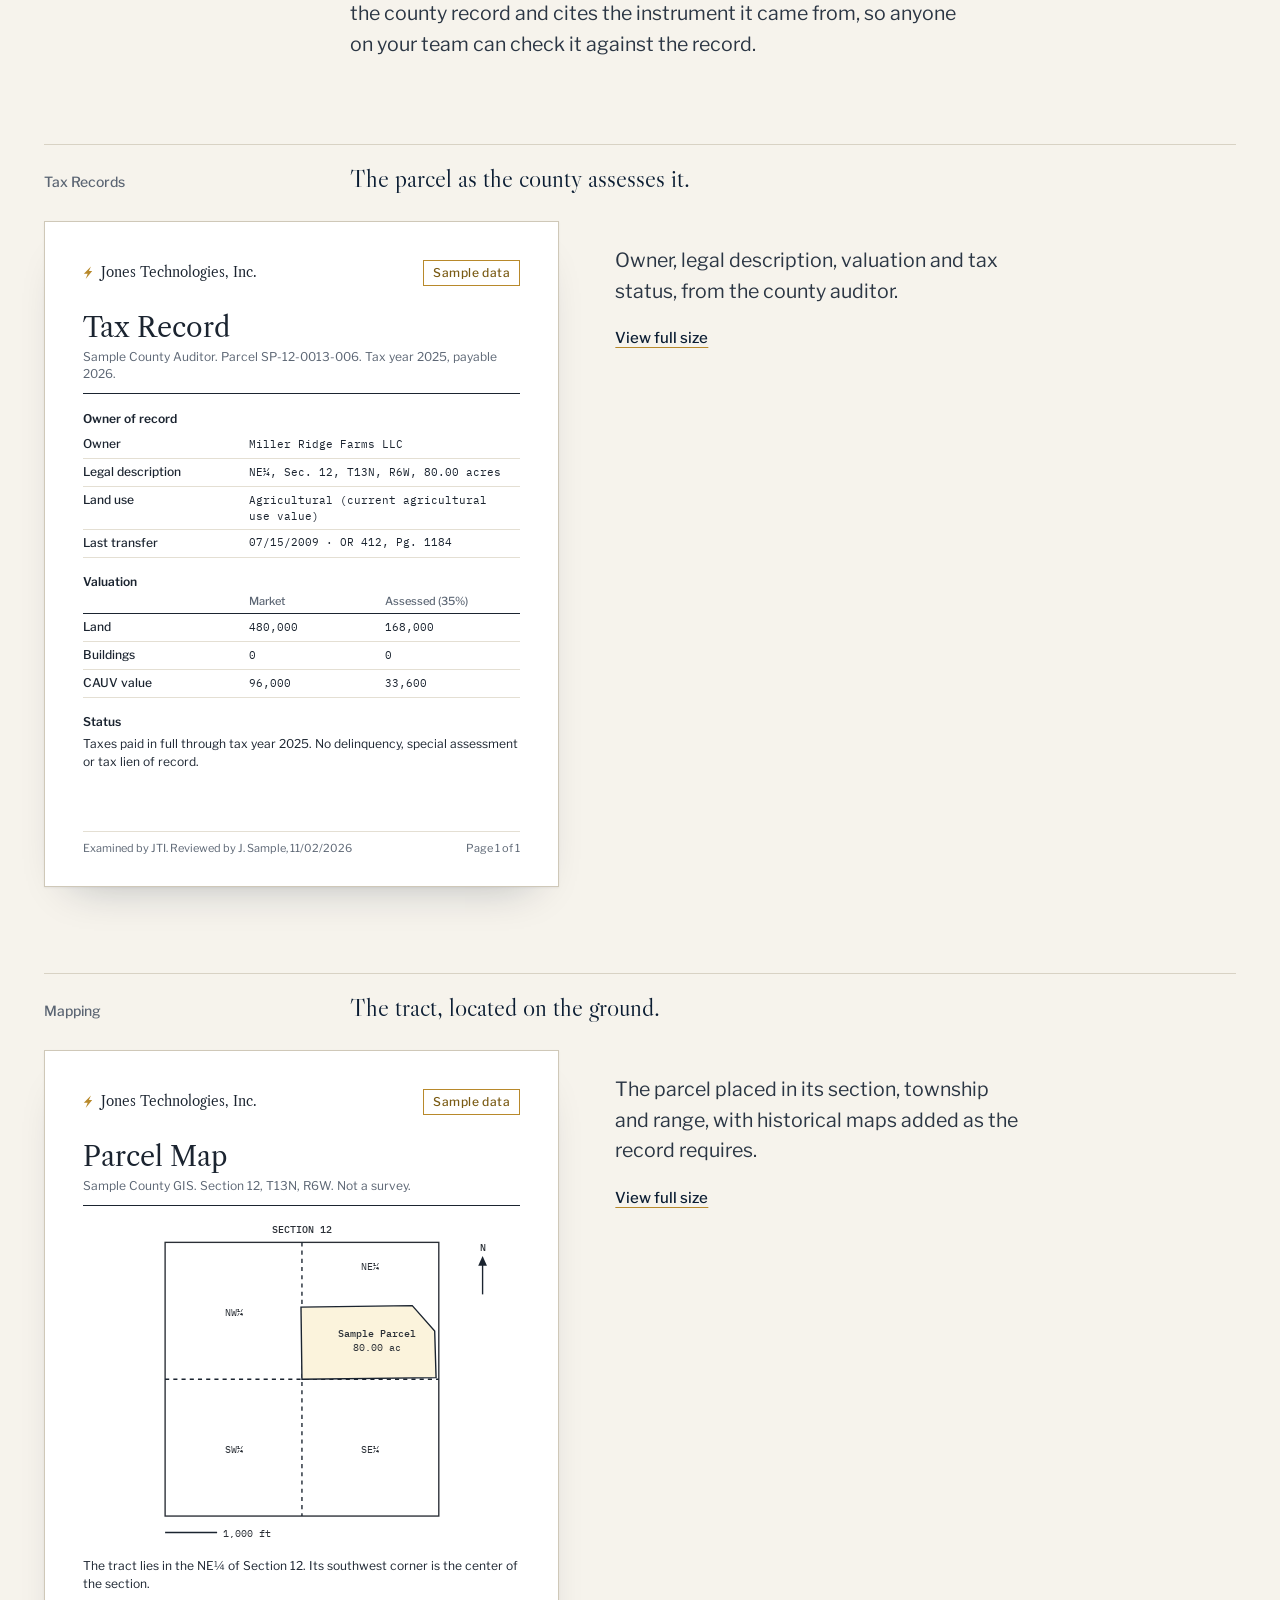
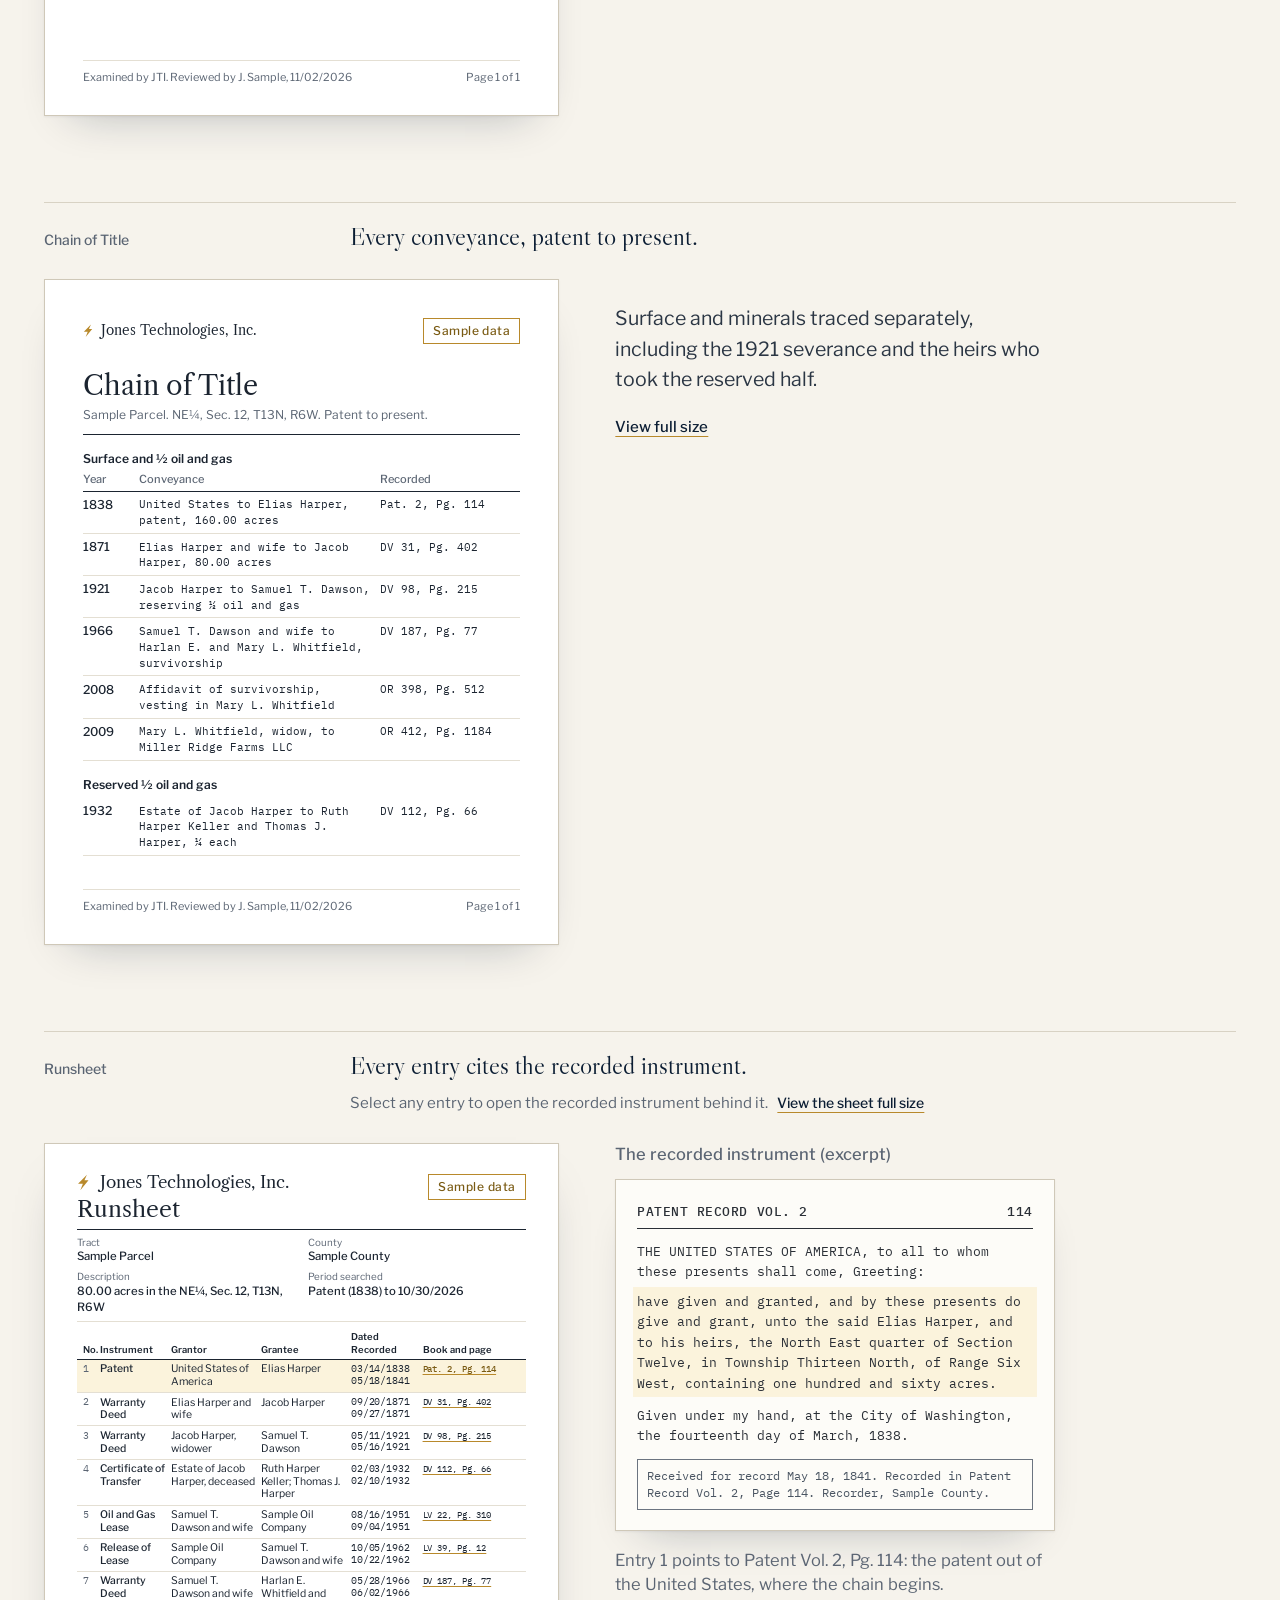
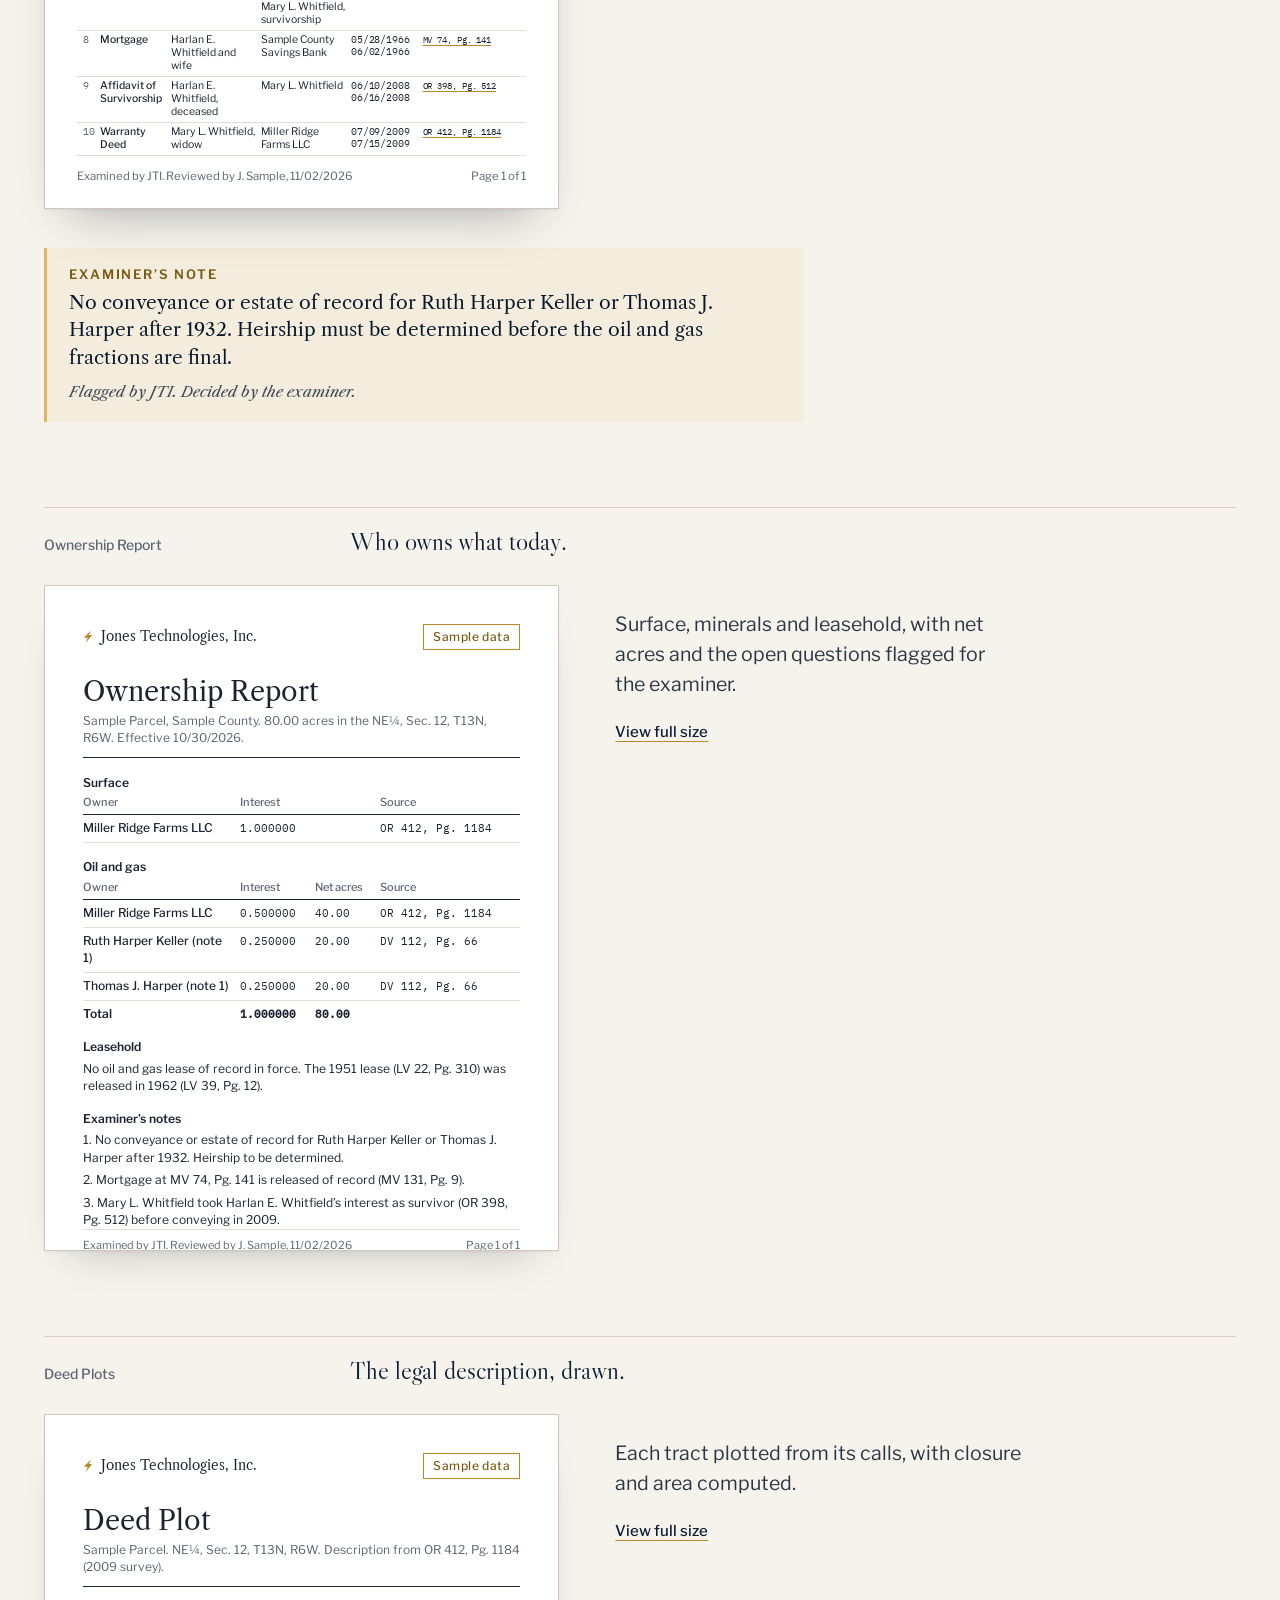
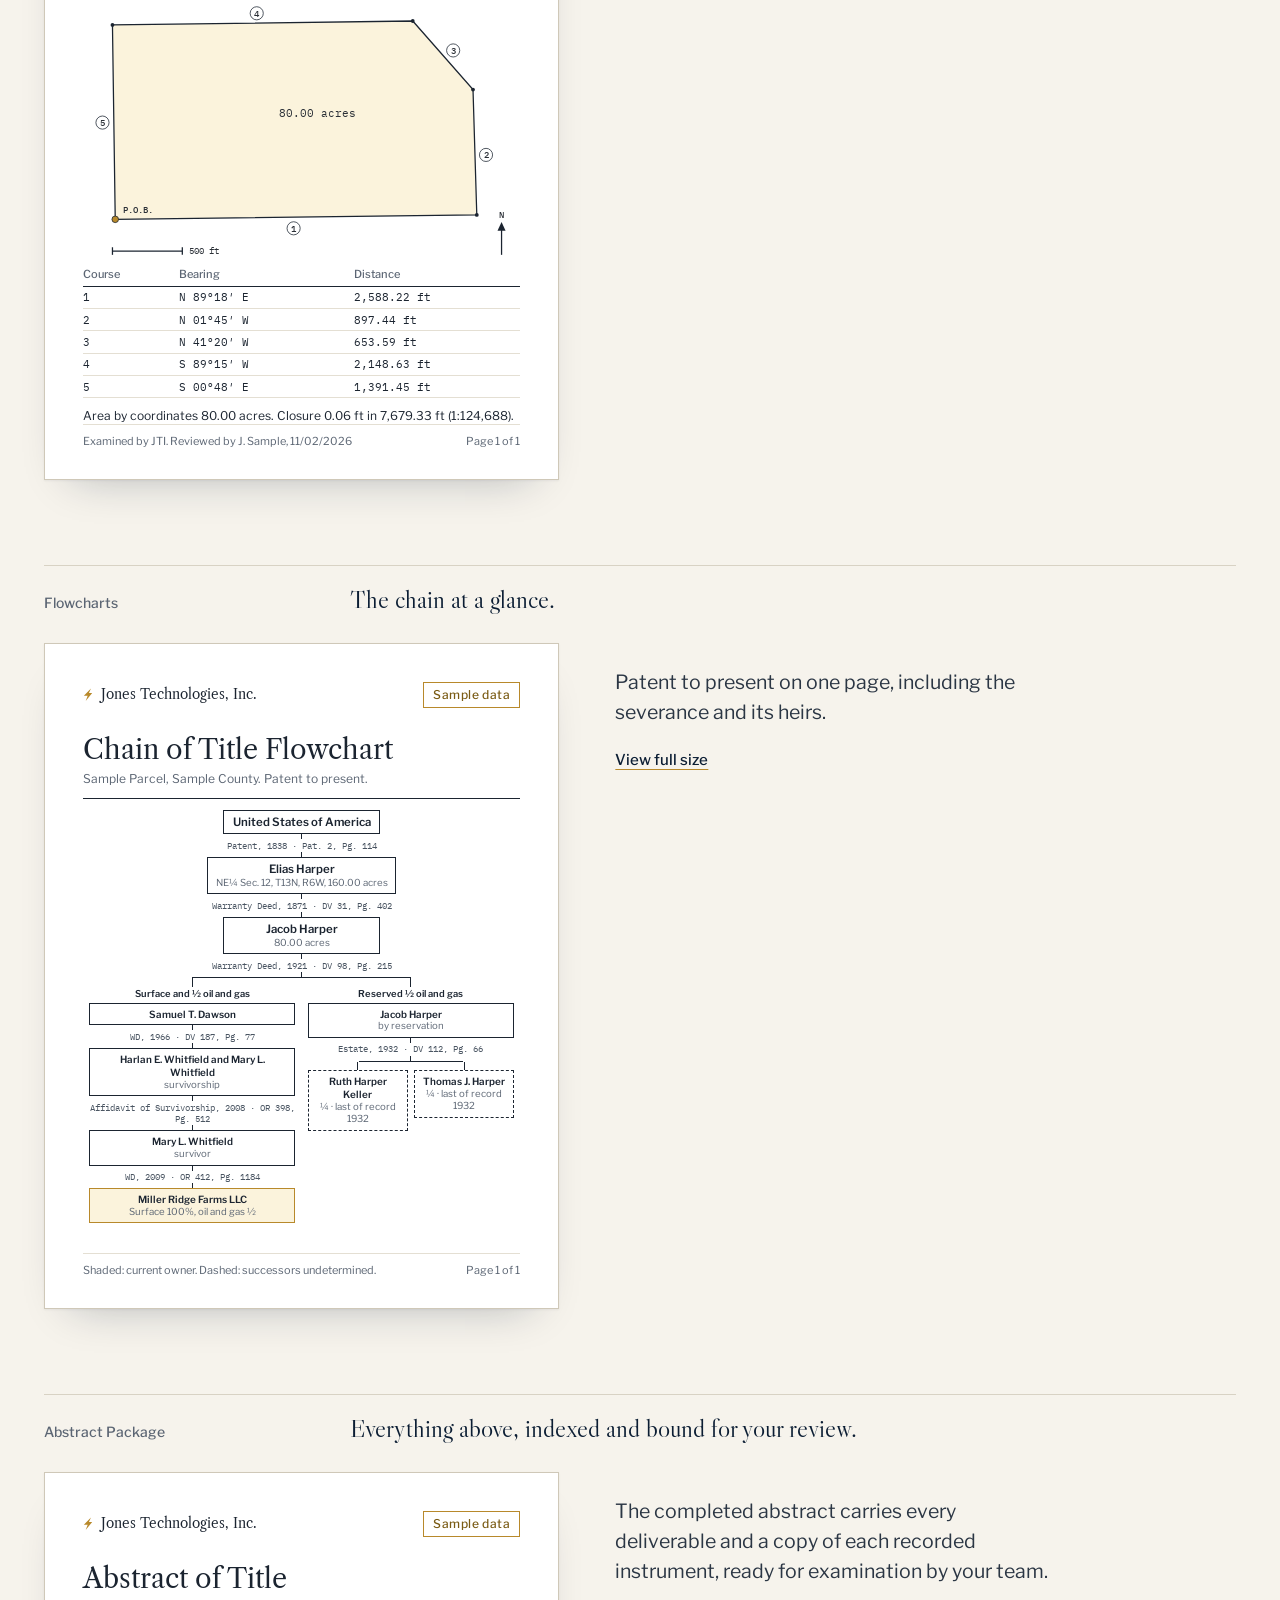
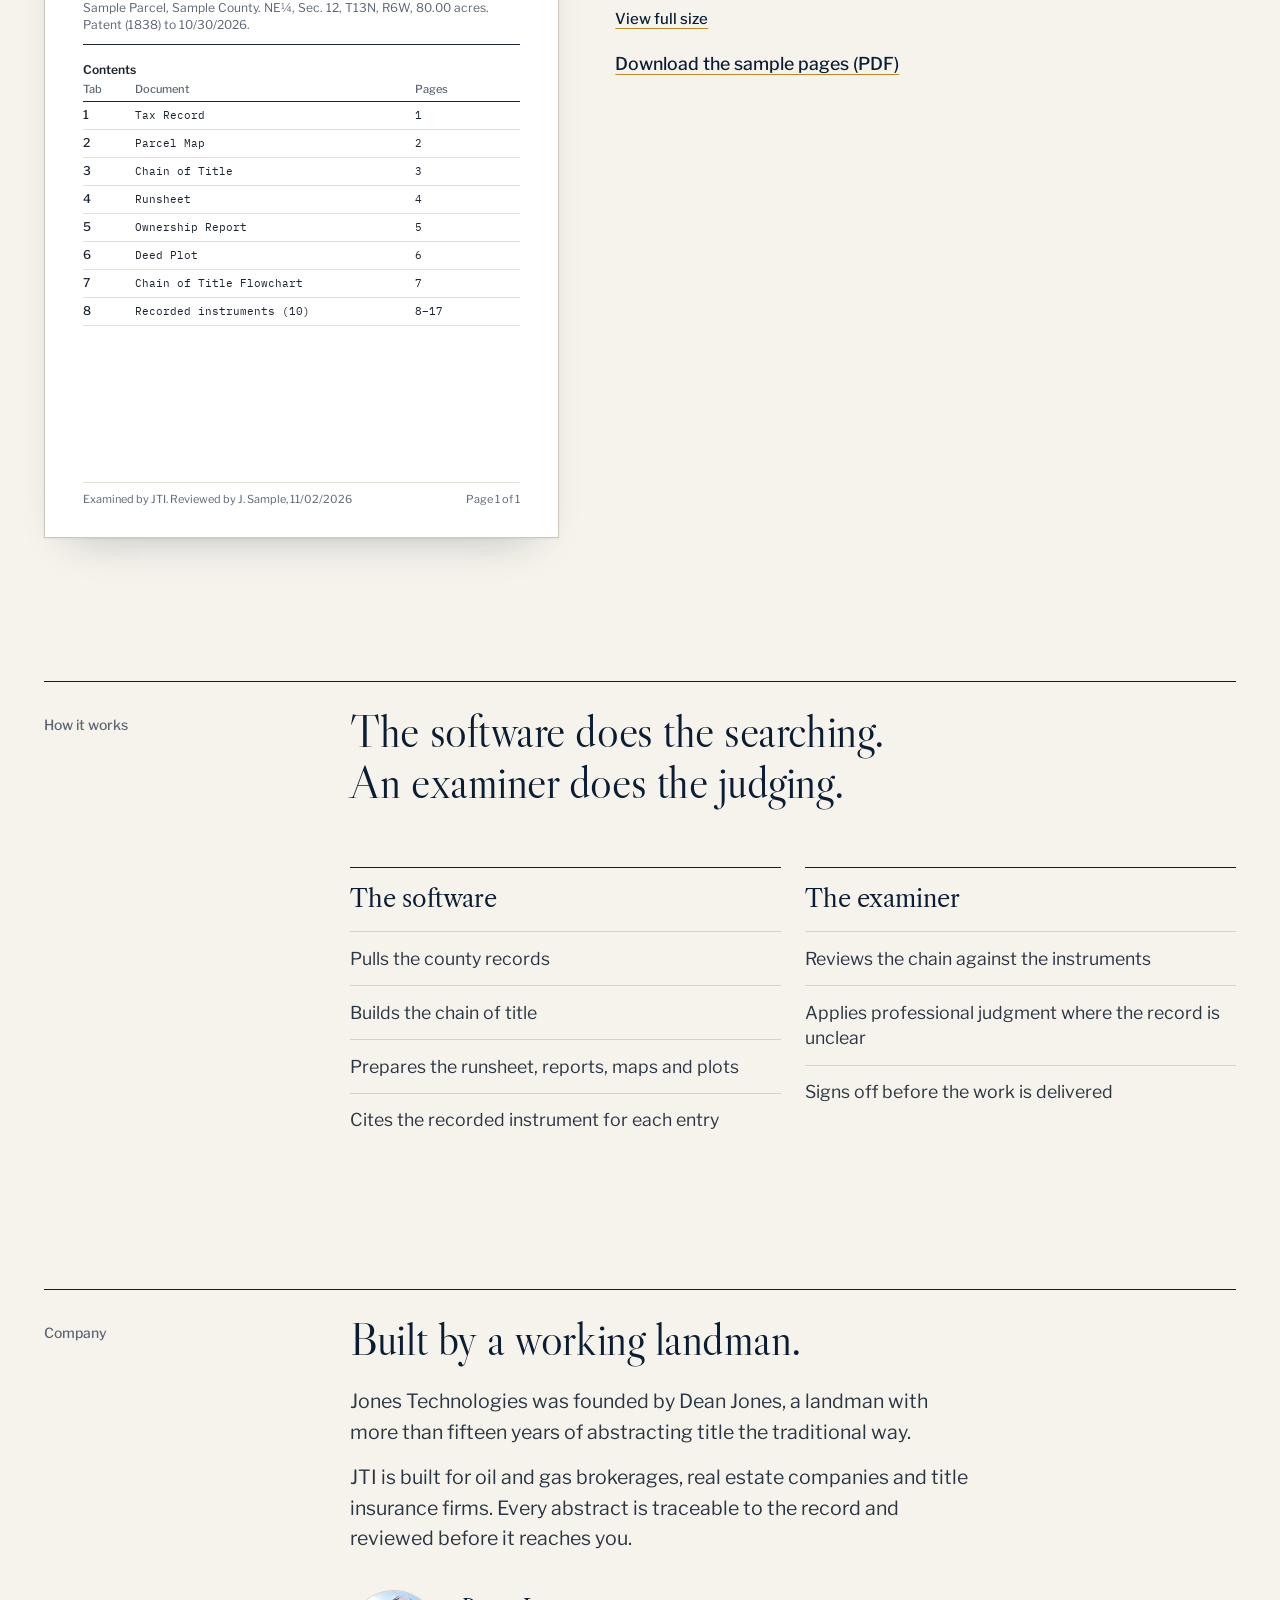
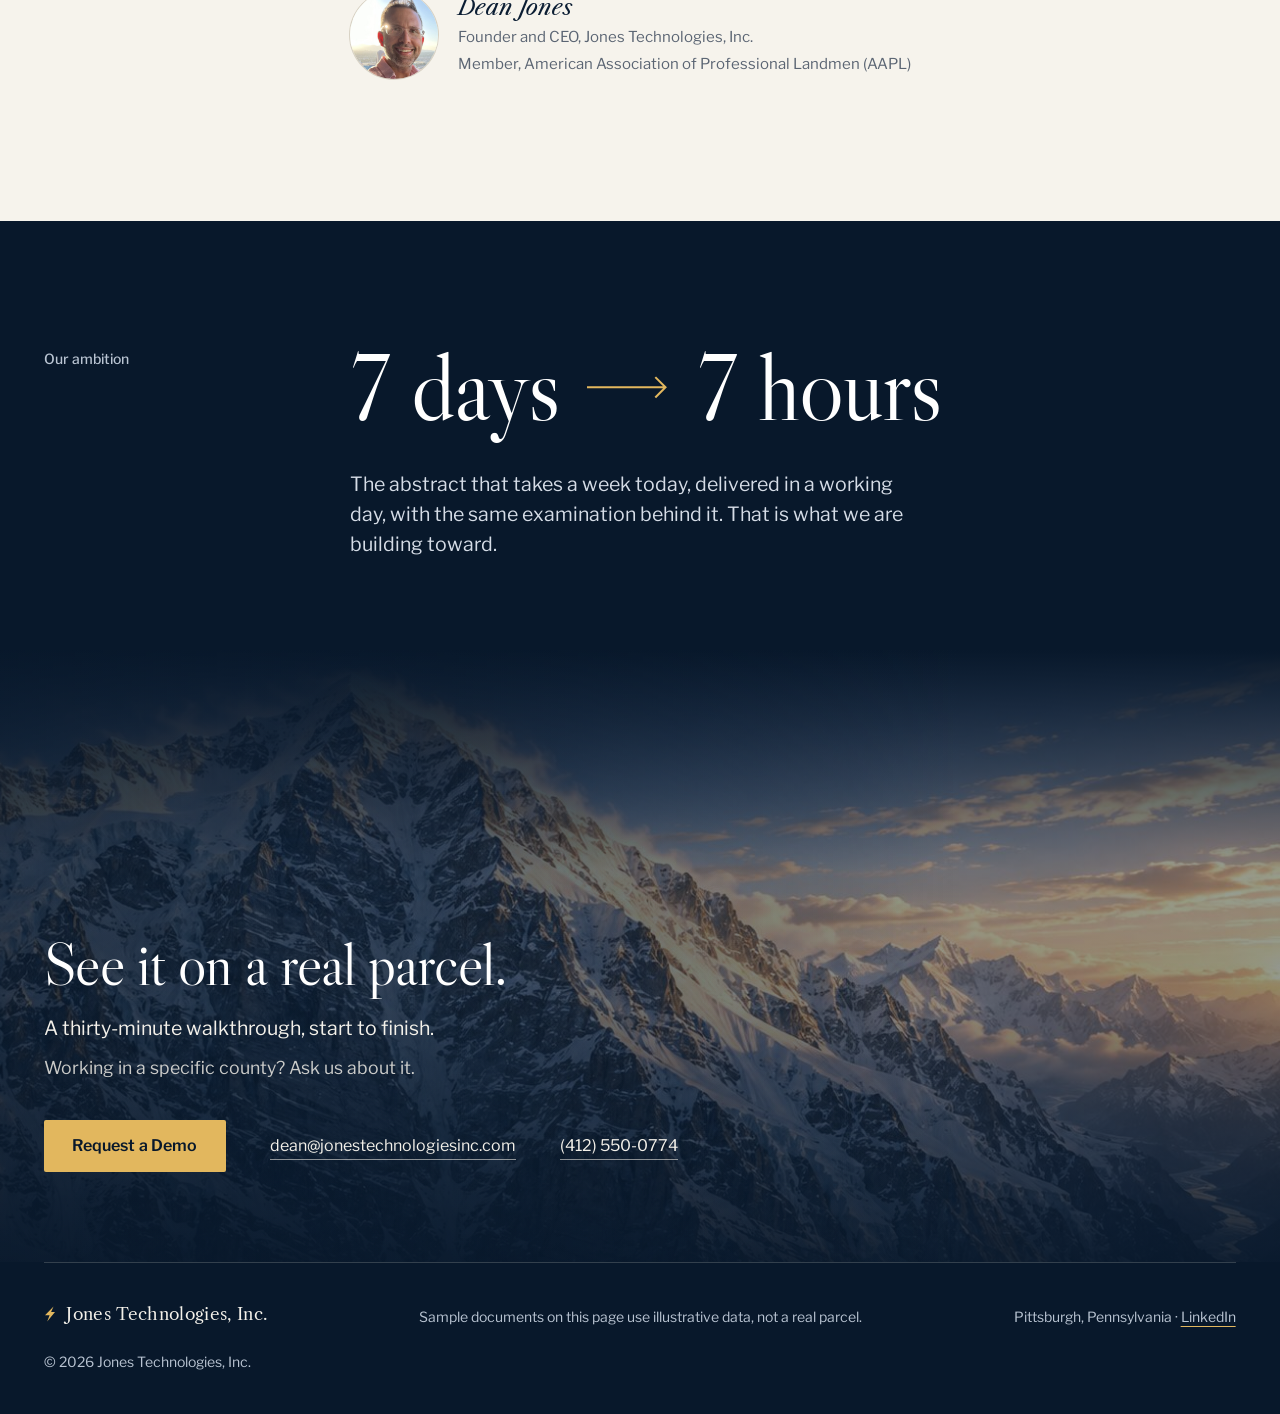
==== commit d9f634f3: "Publish headshot (Dean) Co-Authored-By: Claude Opus 5.5 <noreply@anthropic.com>" ====
--- a/index.html
+++ b/index.html
@@ -598,9 +598,14 @@
       <h2>Built by a working landman.</h2>
       <p class="lede">Jones Technologies was founded by Dean Jones, a landman with more than fifteen years of abstracting title the traditional way.</p>
       <p class="lede">JTI is built for oil and gas brokerages, real estate companies and title insurance firms. Every abstract is traceable to the record and reviewed before it reaches you.</p>
-      <p class="signature">Dean Jones</p>
-      <p class="signature__title">Founder and CEO, Jones Technologies, Inc.</p>
-      <p class="signature__title">Member, American Association of Professional Landmen (AAPL)</p>
+      <div class="founder">
+        <img class="founder__photo" src="assets/dean-jones.jpg" alt="Dean Jones, founder and CEO of Jones Technologies, Inc." width="600" height="600" loading="lazy">
+        <div>
+          <p class="signature">Dean Jones</p>
+          <p class="signature__title">Founder and CEO, Jones Technologies, Inc.</p>
+          <p class="signature__title">Member, American Association of Professional Landmen (AAPL)</p>
+        </div>
+      </div>
     </div>
   </div>
 </div></section>
--- a/homepage.css
+++ b/homepage.css
@@ -1208,3 +1208,6 @@
 #discover .proof__sheet .sheet__table td:nth-child(6), #discover .proof__sheet .sheet__table .cite { white-space: nowrap; font-size: .95em; }
 #discover .proof__sheet .doc--sheet .doc__foot span:last-child { white-space: nowrap; }
 #discover .close__actions { column-gap: 44px; }
+#discover .founder { display: flex; align-items: center; gap: 20px; margin-top: clamp(24px, calc(1.524vw + 18.06px), 40px); }
+#discover .founder .signature { margin-top: 0; }
+#discover .founder__photo { width: 88px; height: 88px; border-radius: 50%; object-fit: cover; flex: none; box-shadow: 0 0 0 1px var(--rule); }
